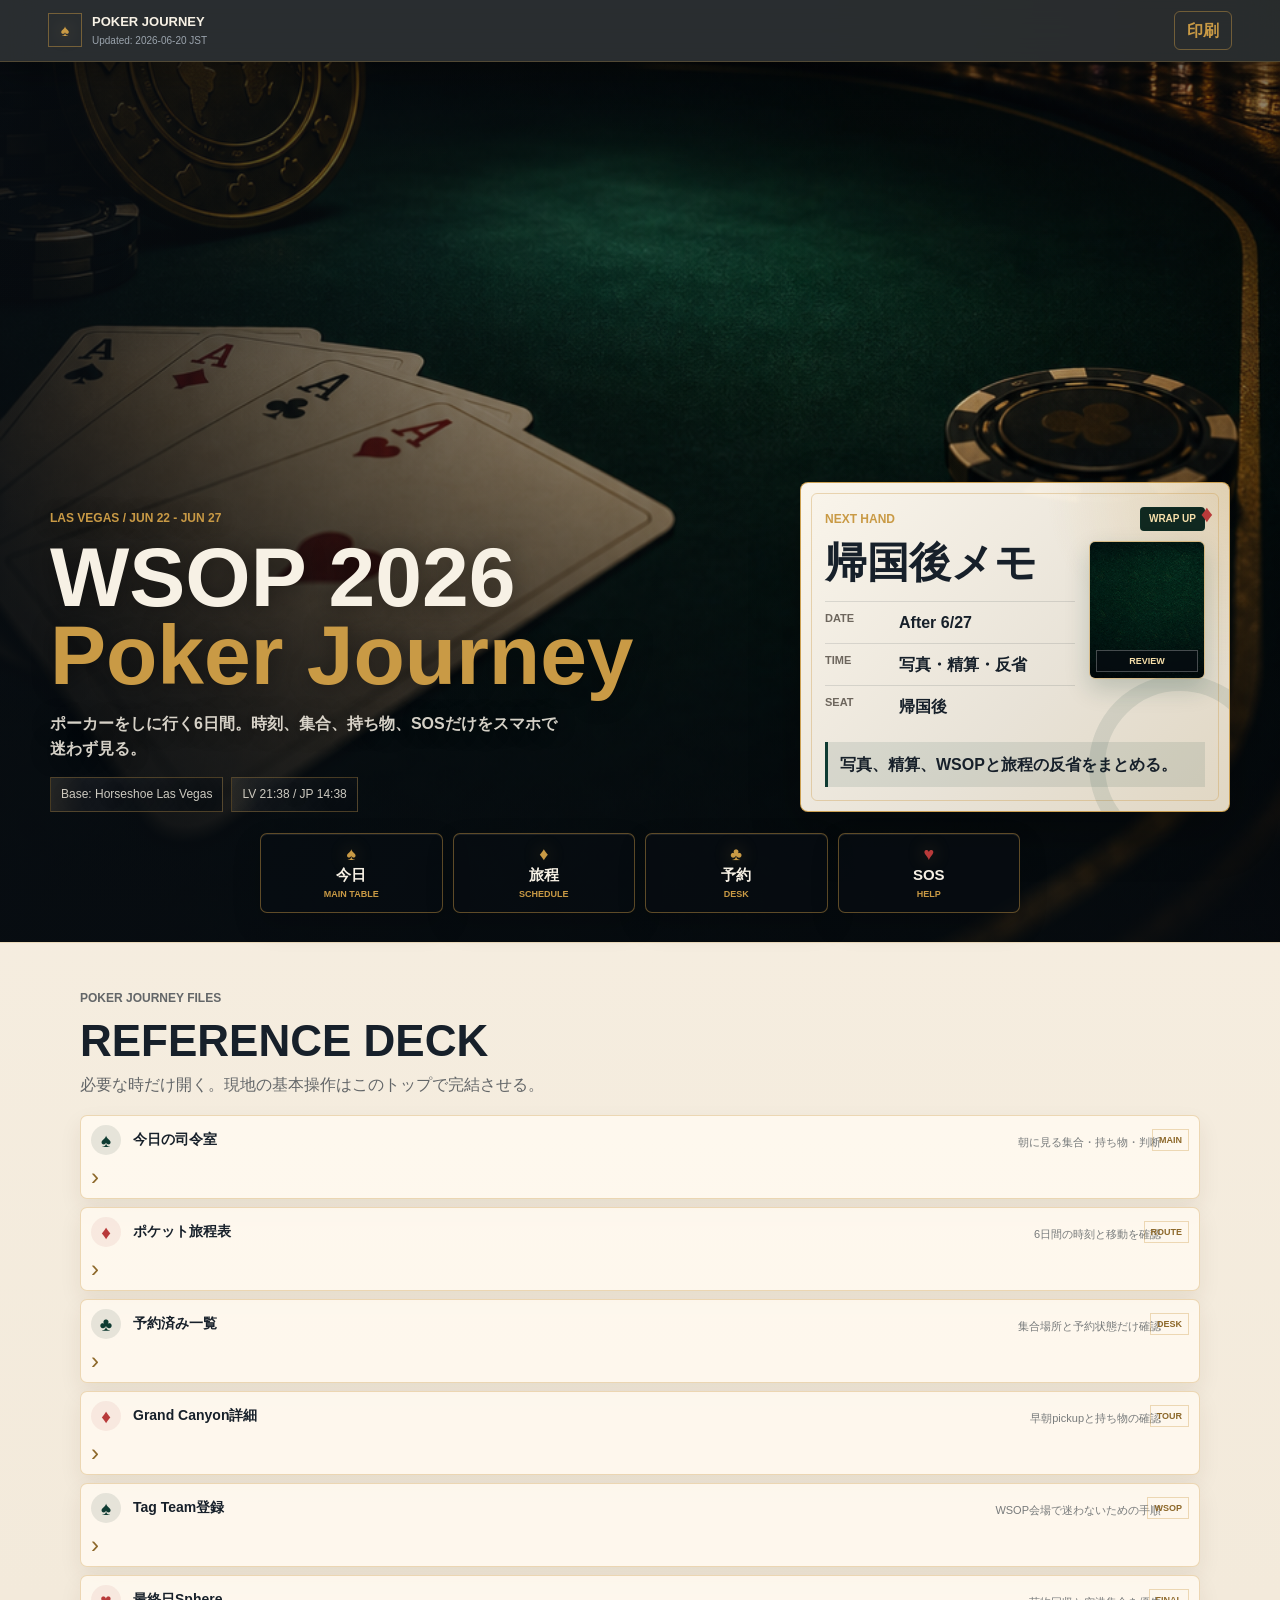
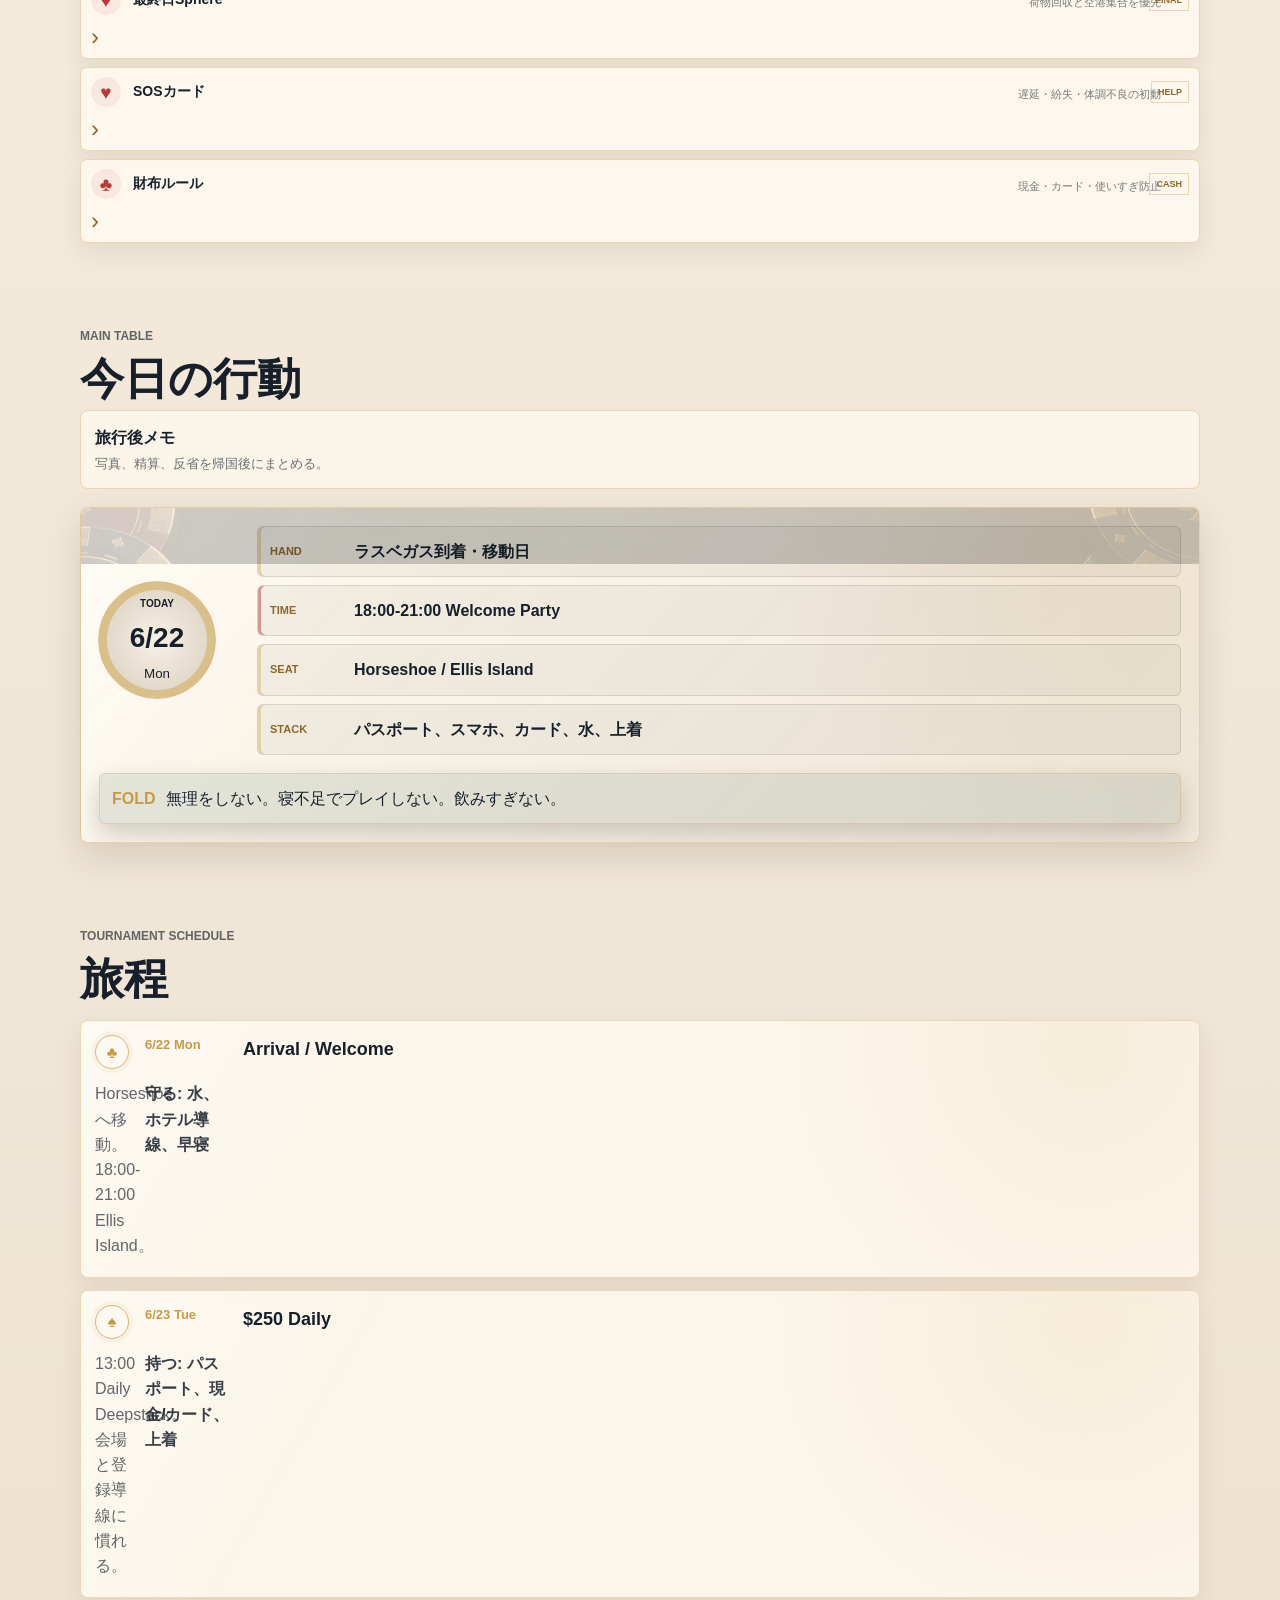
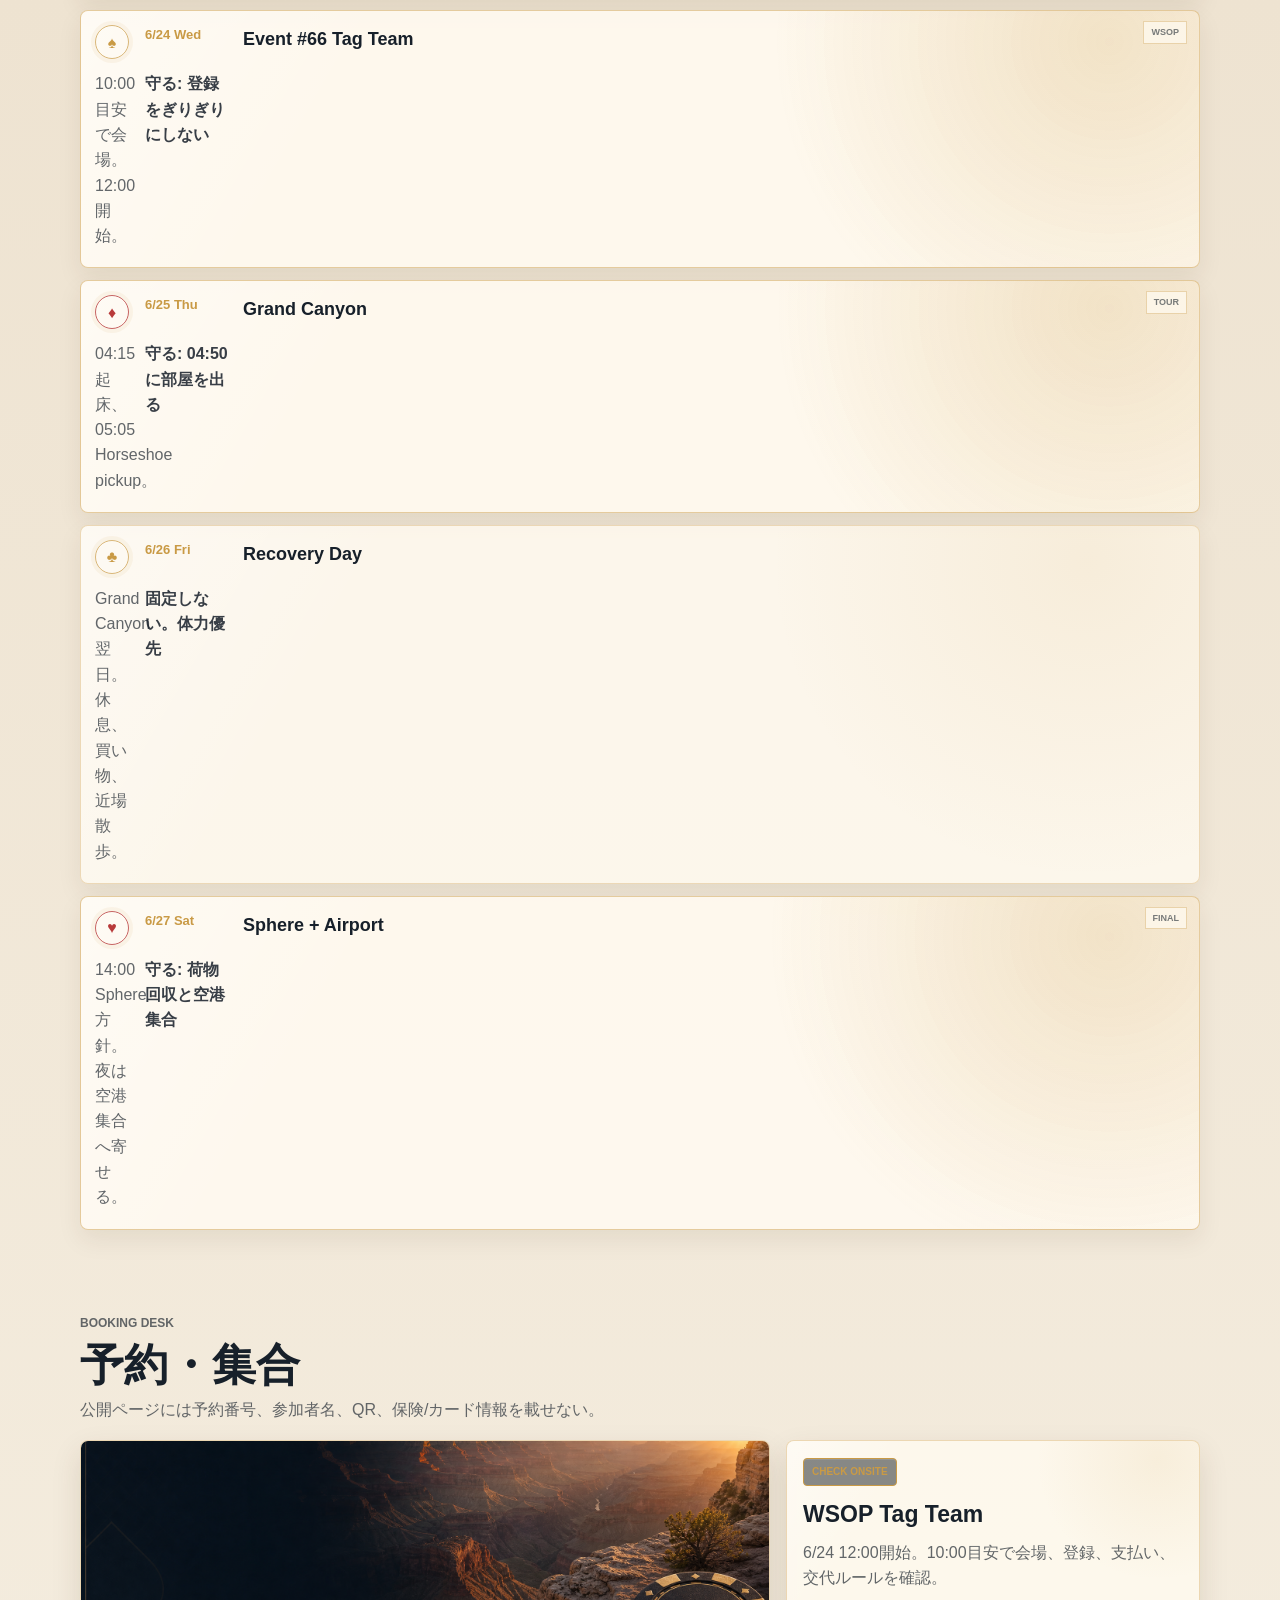
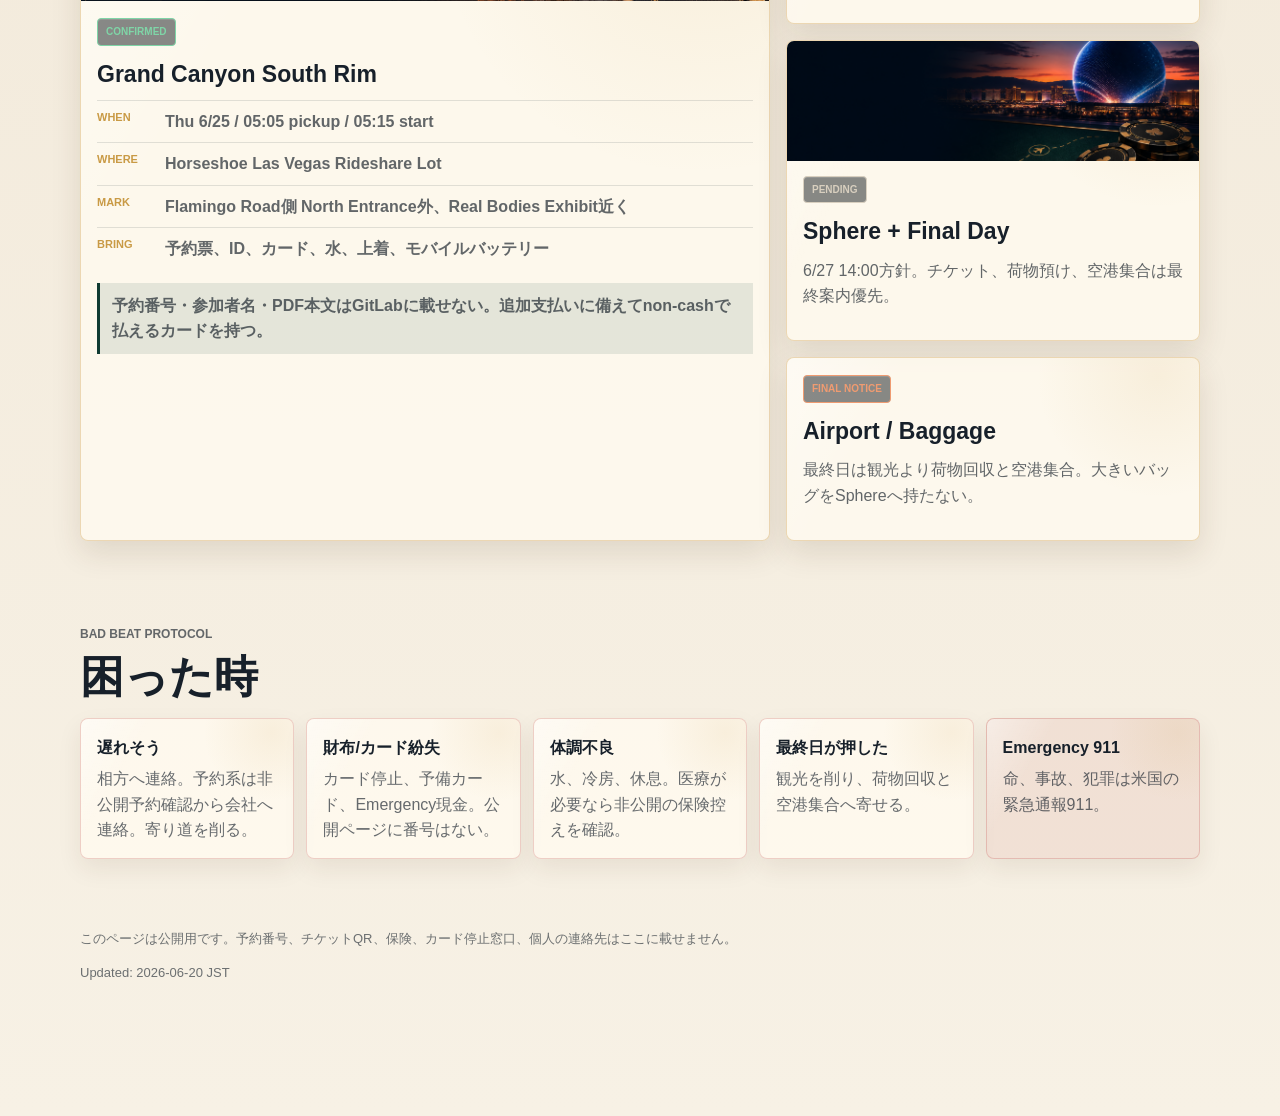
==== public/index.html @ 8a4e8544 "Refine mobile poker journey design" ====
<!doctype html>
<html lang="ja">
  <head>
    <meta charset="utf-8">
    <meta name="viewport" content="width=device-width, initial-scale=1, viewport-fit=cover">
    <title>WSOP 2026 Poker Journey</title>
    <meta name="description" content="WSOP 2026 ラスベガス旅行のスマホ向けポーカー旅しおり">
    <meta name="robots" content="noindex,nofollow">
    <meta name="theme-color" content="#080d12">
    <link rel="manifest" href="manifest.webmanifest">
    <link rel="shortcut icon" href="favicon.ico">
    <link rel="icon" type="image/png" sizes="192x192" href="assets/app-icon-192.png">
    <link rel="apple-touch-icon" href="assets/app-icon-192.png">
    <link rel="stylesheet" href="styles.css">
  </head>
  <body>
    <header class="site-header" aria-label="サイトヘッダー">
      <a class="brand" href="#top" aria-label="Poker Journey top">
        <span class="brand-suit" aria-hidden="true">♠</span>
        <span><b>POKER JOURNEY</b><small>Updated: 2026-06-20 JST</small></span>
      </a>
      <button class="print-button" type="button" data-print>印刷</button>
    </header>

    <main id="top">
      <section class="hero" aria-label="Poker Journey overview">
        <picture>
          <source media="(min-width: 760px)" srcset="assets/generated-poker-journey-hero-desktop.png">
          <img src="assets/generated-poker-journey-cover-mobile.png" alt="ポーカーテーブルとラスベガス夜景の旅しおりビジュアル">
        </picture>
        <div class="hero-shade"></div>
        <div class="hero-grid">
          <div class="hero-copy">
            <p class="kicker">LAS VEGAS / JUN 22 - JUN 27</p>
            <h1>WSOP 2026<br><span>Poker Journey</span></h1>
            <p class="hero-lead">ポーカーをしに行く6日間。時刻、集合、持ち物、SOSだけをスマホで迷わず見る。</p>
            <div class="hero-meta poker-controls" aria-label="旅の基本情報">
              <span>Base: Horseshoe Las Vegas</span>
              <span data-time-summary>LV --:-- / JP --:--</span>
            </div>
          </div>

          <article class="next-card playing-card" aria-label="次の行動" data-next-action>
            <div class="card-corner" aria-hidden="true">♦</div>
            <div class="next-card-top">
              <p class="eyebrow">NEXT HAND</p>
              <span class="next-chip" data-next-tag>ON DECK</span>
            </div>
            <div class="next-card-layout">
              <div class="next-copy">
                <h2 data-next-title>Grand Canyon<br>South Rim</h2>
                <dl>
                  <div><dt>DATE</dt><dd data-next-date>Thu 6/25</dd></div>
                  <div><dt>TIME</dt><dd data-next-time>04:15 Wake / 05:05 Pickup</dd></div>
                  <div><dt>SEAT</dt><dd data-next-seat>Horseshoe Rideshare Lot</dd></div>
                </dl>
              </div>
              <figure class="next-visual">
                <img data-next-visual src="assets/generated-grand-canyon-poker-card.png" alt="">
                <figcaption data-next-visual-label>CONFIRMED</figcaption>
              </figure>
            </div>
            <p class="do-not-break" data-next-rule>04:50に部屋を出る。05:05 pickupを外さない。</p>
          </article>
        </div>

      </section>

      <nav class="hero-actions" aria-label="主要セクション">
        <a href="#today"><span aria-hidden="true">♠</span><b>今日</b><small>MAIN TABLE</small></a>
        <a href="#itinerary"><span aria-hidden="true">♦</span><b>旅程</b><small>SCHEDULE</small></a>
        <a href="#bookings"><span aria-hidden="true">♣</span><b>予約</b><small>DESK</small></a>
        <a class="danger" href="#sos"><span aria-hidden="true">♥</span><b>SOS</b><small>HELP</small></a>
      </nav>

      <section class="section library-section" id="library" aria-labelledby="library-title">
        <div class="section-head compact">
          <p class="eyebrow">POKER JOURNEY FILES</p>
          <h2 id="library-title">REFERENCE DECK</h2>
          <p>必要な時だけ開く。現地の基本操作はこのトップで完結させる。</p>
        </div>
        <div class="library-grid">
          <a href="docs/reader.html?doc=today-command.md"><span aria-hidden="true">♠</span><b>今日の司令室</b><small>朝に見る集合・持ち物・判断</small><em>MAIN</em></a>
          <a href="docs/reader.html?doc=pocket-itinerary.md"><span aria-hidden="true">♦</span><b>ポケット旅程表</b><small>6日間の時刻と移動を確認</small><em>ROUTE</em></a>
          <a href="docs/reader.html?doc=confirmed-bookings.md"><span aria-hidden="true">♣</span><b>予約済み一覧</b><small>集合場所と予約状態だけ確認</small><em>DESK</em></a>
          <a href="docs/reader.html?doc=grand-canyon.md"><span aria-hidden="true">♦</span><b>Grand Canyon詳細</b><small>早朝pickupと持ち物の確認</small><em>TOUR</em></a>
          <a href="docs/reader.html?doc=tag-team-registration.md"><span aria-hidden="true">♠</span><b>Tag Team登録</b><small>WSOP会場で迷わないための手順</small><em>WSOP</em></a>
          <a href="docs/reader.html?doc=final-day-sphere.md"><span aria-hidden="true">♥</span><b>最終日Sphere</b><small>荷物回収と空港集合を優先</small><em>FINAL</em></a>
          <a href="docs/reader.html?doc=sos-quick-card.md"><span aria-hidden="true">♥</span><b>SOSカード</b><small>遅延・紛失・体調不良の初動</small><em>HELP</em></a>
          <a href="docs/reader.html?doc=daily-money-card.md"><span aria-hidden="true">♣</span><b>財布ルール</b><small>現金・カード・使いすぎ防止</small><em>CASH</em></a>
        </div>
      </section>

      <section class="section today-section" id="today" aria-labelledby="today-title">
        <div class="section-head">
          <p class="eyebrow">MAIN TABLE</p>
          <h2 id="today-title">今日の行動</h2>
          <p data-trip-status><b>出発前</b><small>現地日付に合わせて今日のカードを自動で目立たせる。</small></p>
        </div>
        <div class="today-card" data-today-card>
          <div class="chip-date"><span>TODAY</span><b>6/22</b><small>Mon</small></div>
          <div class="today-lines">
            <article><span>HAND</span><b>ラスベガス到着・移動日</b></article>
            <article><span>TIME</span><b>18:00-21:00 Welcome Party</b></article>
            <article><span>SEAT</span><b>Horseshoe / Ellis Island</b></article>
            <article><span>STACK</span><b>パスポート、スマホ、カード、水、上着</b></article>
          </div>
          <div class="fold-note"><b>FOLD</b><span>無理をしない。寝不足でプレイしない。飲みすぎない。</span></div>
        </div>
      </section>

      <section class="section" id="itinerary" aria-labelledby="itinerary-title">
        <div class="section-head compact">
          <p class="eyebrow">TOURNAMENT SCHEDULE</p>
          <h2 id="itinerary-title">旅程</h2>
        </div>
        <div class="timeline" aria-label="6日間の旅程">
          <article data-trip-date="2026-06-22"><div class="dot" aria-hidden="true">♣</div><time>6/22 Mon</time><h3>Arrival / Welcome</h3><p>Horseshoeへ移動。18:00-21:00 Ellis Island。</p><b>守る: 水、ホテル導線、早寝</b></article>
          <article data-trip-date="2026-06-23"><div class="dot" aria-hidden="true">♠</div><time>6/23 Tue</time><h3>$250 Daily</h3><p>13:00 Daily Deepstack。会場と登録導線に慣れる。</p><b>持つ: パスポート、現金/カード、上着</b></article>
          <article data-trip-date="2026-06-24"><div class="dot" aria-hidden="true">♠</div><time>6/24 Wed</time><h3>Event #66 Tag Team</h3><p>10:00目安で会場。12:00開始。</p><b>守る: 登録をぎりぎりにしない</b></article>
          <article data-trip-date="2026-06-25"><div class="dot red" aria-hidden="true">♦</div><time>6/25 Thu</time><h3>Grand Canyon</h3><p>04:15起床、05:05 Horseshoe pickup。</p><b>守る: 04:50に部屋を出る</b></article>
          <article data-trip-date="2026-06-26"><div class="dot" aria-hidden="true">♣</div><time>6/26 Fri</time><h3>Recovery Day</h3><p>Grand Canyon翌日。休息、買い物、近場散歩。</p><b>固定しない。体力優先</b></article>
          <article data-trip-date="2026-06-27"><div class="dot heart" aria-hidden="true">♥</div><time>6/27 Sat</time><h3>Sphere + Airport</h3><p>14:00 Sphere方針。夜は空港集合へ寄せる。</p><b>守る: 荷物回収と空港集合</b></article>
        </div>
      </section>

      <section class="section" id="bookings" aria-labelledby="bookings-title">
        <div class="section-head compact">
          <p class="eyebrow">BOOKING DESK</p>
          <h2 id="bookings-title">予約・集合</h2>
          <p>公開ページには予約番号、参加者名、QR、保険/カード情報を載せない。</p>
        </div>
        <div class="booking-grid">
          <article class="booking-card featured">
            <img src="assets/generated-grand-canyon-poker-card.png" alt="Grand Canyon South Rim sunrise">
            <div class="booking-body">
              <span class="status confirmed">CONFIRMED</span>
              <h3>Grand Canyon South Rim</h3>
              <dl>
                <div><dt>When</dt><dd>Thu 6/25 / 05:05 pickup / 05:15 start</dd></div>
                <div><dt>Where</dt><dd>Horseshoe Las Vegas Rideshare Lot</dd></div>
                <div><dt>Mark</dt><dd>Flamingo Road側 North Entrance外、Real Bodies Exhibit近く</dd></div>
                <div><dt>Bring</dt><dd>予約票、ID、カード、水、上着、モバイルバッテリー</dd></div>
              </dl>
              <p class="private-note">予約番号・参加者名・PDF本文はGitLabに載せない。追加支払いに備えてnon-cashで払えるカードを持つ。</p>
            </div>
          </article>

          <article class="booking-card compact-card">
            <span class="status onsite">CHECK ONSITE</span>
            <h3>WSOP Tag Team</h3>
            <p>6/24 12:00開始。10:00目安で会場、登録、支払い、交代ルールを確認。</p>
          </article>

          <article class="booking-card compact-card image-card">
            <img src="assets/generated-sphere-poker-card.png" alt="Sphere final day visual">
            <span class="status pending">PENDING</span>
            <h3>Sphere + Final Day</h3>
            <p>6/27 14:00方針。チケット、荷物預け、空港集合は最終案内優先。</p>
          </article>

          <article class="booking-card compact-card">
            <span class="status notice">FINAL NOTICE</span>
            <h3>Airport / Baggage</h3>
            <p>最終日は観光より荷物回収と空港集合。大きいバッグをSphereへ持たない。</p>
          </article>
        </div>
      </section>

      <section class="section sos-section" id="sos" aria-labelledby="sos-title">
        <div class="section-head compact">
          <p class="eyebrow red-text">BAD BEAT PROTOCOL</p>
          <h2 id="sos-title">困った時</h2>
        </div>
        <div class="sos-grid">
          <article><span>遅れそう</span><p>相方へ連絡。予約系は非公開予約確認から会社へ連絡。寄り道を削る。</p></article>
          <article><span>財布/カード紛失</span><p>カード停止、予備カード、Emergency現金。公開ページに番号はない。</p></article>
          <article><span>体調不良</span><p>水、冷房、休息。医療が必要なら非公開の保険控えを確認。</p></article>
          <article><span>最終日が押した</span><p>観光を削り、荷物回収と空港集合へ寄せる。</p></article>
          <article class="emergency"><span>Emergency 911</span><p>命、事故、犯罪は米国の緊急通報911。</p></article>
        </div>
      </section>
    </main>

    <nav class="mobile-dock" aria-label="スマホ下部ナビ">
      <a href="#today"><span aria-hidden="true">♠</span><b>今日</b><small>MAIN</small></a>
      <a href="#itinerary"><span aria-hidden="true">♦</span><b>旅程</b><small>ROUTE</small></a>
      <a href="#bookings"><span aria-hidden="true">♣</span><b>予約</b><small>DESK</small></a>
      <a class="danger" href="#sos"><span aria-hidden="true">♥</span><b>SOS</b><small>HELP</small></a>
    </nav>

    <footer class="site-footer">
      <p>このページは公開用です。予約番号、チケットQR、保険、カード停止窓口、個人の連絡先はここに載せません。</p>
      <p>Updated: 2026-06-20 JST</p>
    </footer>

    <script src="app.js"></script>
  </body>
</html>
---- public/styles.css ----
:root {
  --club: #080d12;
  --night: #101827;
  --felt: #0f3b32;
  --felt-soft: #16483f;
  --ivory: #f7f1e5;
  --paper: #efe7d8;
  --gold: #c99a45;
  --red: #b83a3a;
  --ink: #17202a;
  --muted: #9aa3ad;
  --line: rgba(216, 207, 191, 0.28);
  --shadow: 0 18px 50px rgba(0, 0, 0, 0.32);
}
* { box-sizing: border-box; }
html { scroll-behavior: smooth; overflow-x: clip; }
body {
  margin: 0;
  color: var(--ink);
  background:
    radial-gradient(circle at 100% 0%, rgba(201, 154, 69, 0.14), transparent 28rem),
    linear-gradient(180deg, #f8f1e5, #eee3d1 54%, #f7f1e5),
    var(--ivory);
  font-family: Inter, "Helvetica Neue", Arial, "Hiragino Kaku Gothic ProN", Meiryo, sans-serif;
  line-height: 1.58;
  letter-spacing: 0;
  padding-bottom: 78px;
}
a { color: inherit; }
button { font: inherit; }
h1,h2,h3,p { margin-top: 0; }
.site-header {
  position: sticky;
  top: 0;
  z-index: 50;
  display: flex;
  align-items: center;
  justify-content: space-between;
  gap: 16px;
  min-height: 62px;
  padding: 10px clamp(16px, 4vw, 48px);
  background: rgba(8, 13, 18, 0.86);
  color: var(--ivory);
  border-bottom: 1px solid rgba(201, 154, 69, 0.26);
  backdrop-filter: blur(18px);
}
.brand { display: inline-flex; align-items: center; gap: 10px; text-decoration: none; min-width: 0; }
.brand-suit { display: grid; place-items: center; width: 34px; height: 34px; border: 1px solid rgba(201,154,69,.48); color: var(--gold); }
.brand b { display: block; font-size: 13px; }
.brand small { display: block; color: var(--muted); font-size: 10px; }
.print-button { min-height: 36px; padding: 6px 12px; border: 1px solid rgba(201,154,69,.45); color: var(--gold); background: transparent; border-radius: 6px; font-weight: 780; }
.hero { position: relative; width: 100%; max-width: 100vw; min-height: min(880px, calc(100svh - 20px)); overflow: hidden; border-bottom: 1px solid rgba(201,154,69,.24); }
.hero > picture, .hero > picture > img { position: absolute; inset: 0; width: 100%; height: 100%; }
.hero > picture > img { object-fit: cover; object-position: center bottom; }
.hero-shade { position: absolute; inset: 0; background: linear-gradient(180deg, rgba(8,13,18,.34), rgba(8,13,18,.03) 34%, rgba(8,13,18,.7) 100%), linear-gradient(90deg, rgba(8,13,18,.78), rgba(8,13,18,.1) 62%, rgba(8,13,18,.18)); }
.hero-grid { position: relative; z-index: 1; display: grid; gap: 24px; min-width: 0; width: min(1180px, calc(100% - 32px)); margin: 0 auto; padding: clamp(34px, 7vw, 72px) 0 118px; min-height: inherit; align-content: end; }
.hero-copy { max-width: 620px; color: var(--ivory); text-shadow: 0 1px 22px rgba(0,0,0,.42); }
.kicker,.eyebrow { margin: 0 0 10px; color: var(--gold); font-weight: 850; font-size: 12px; text-transform: uppercase; }
h1 { margin-bottom: 16px; font-size: clamp(42px, 10vw, 84px); line-height: .93; }
h1 span { color: var(--gold); }
.hero-lead { max-width: 520px; color: rgba(247,241,229,.86); font-weight: 780; }
.hero-meta { display: flex; flex-wrap: wrap; gap: 8px; }
.hero-meta span { padding: 7px 10px; border: 1px solid rgba(247,241,229,.16); background: rgba(8,13,18,.42); font-size: 12px; color: rgba(247,241,229,.82); }
.playing-card { position: relative; color: var(--ink); background: linear-gradient(135deg, #fffaf0, var(--ivory)); border: 1px solid rgba(201,154,69,.9); box-shadow: var(--shadow); border-radius: 8px; }
.next-card { width: 100%; max-width: 460px; min-width: 0; padding: 24px; align-self: end; justify-self: end; }
.card-corner { position: absolute; right: 16px; top: 12px; color: var(--red); font-size: 24px; }
.next-card h2 { margin-bottom: 16px; font-size: clamp(28px, 7vw, 42px); line-height: 1.04; }
dl { margin: 0; }
.next-card dl div, .booking-card dl div { display: grid; grid-template-columns: 64px 1fr; gap: 10px; padding: 8px 0; border-top: 1px solid rgba(23,32,42,.12); }
dt { color: #6d665d; font-size: 11px; font-weight: 850; text-transform: uppercase; }
dd { margin: 0; font-weight: 850; }
.do-not-break, .private-note { margin: 14px 0 0; padding: 10px 12px; background: rgba(15,59,50,.1); border-left: 3px solid var(--felt); font-weight: 850; overflow-wrap: anywhere; }
.hero-actions { position: relative; z-index: 2; display: grid; grid-template-columns: repeat(4, minmax(0, 1fr)); gap: 10px; width: min(760px, calc(100% - 32px)); margin: -92px auto 34px; }
.hero-actions a, .mobile-dock a { text-decoration: none; text-align: center; border: 1px solid rgba(201,154,69,.45); background: rgba(8,13,18,.74); color: var(--ivory); border-radius: 7px; padding: 11px 6px; }
.hero-actions span, .mobile-dock span { display: block; color: var(--gold); font-size: 18px; line-height: 1; }
.hero-actions b, .mobile-dock b { display: block; font-size: 15px; }
.hero-actions small, .mobile-dock small { display: block; color: var(--gold); font-size: 9px; font-weight: 850; }
.hero-actions .danger span, .mobile-dock .danger span { color: var(--red); }
.section { width: min(1120px, calc(100% - 32px)); max-width: 100vw; margin: 0 auto; padding: 42px 0; color: var(--ink); scroll-margin-top: 76px; }
.section-head { margin-bottom: 18px; }
.section-head h2 { margin-bottom: 8px; font-size: clamp(28px, 6vw, 44px); line-height: 1.05; }
.section-head p { color: rgba(23,32,42,.66); }
.section-head p[data-trip-status] { display: grid; gap: 2px; padding: 14px; border: 1px solid rgba(201,154,69,.34); background: rgba(255,250,240,.72); border-radius: 8px; }
.section-head p[data-trip-status] b { color: var(--ink); }
.section-head p[data-trip-status] small { color: rgba(23,32,42,.62); }
.today-card { display: grid; gap: 18px; padding: 18px; border: 1px solid rgba(201,154,69,.42); background: linear-gradient(135deg, rgba(255,250,240,.98), rgba(239,231,216,.94)); color: var(--ink); border-radius: 8px; box-shadow: 0 14px 34px rgba(62,43,18,.14); }
.chip-date { display: grid; place-items: center; justify-self: start; width: 116px; aspect-ratio: 1; border: 8px solid #d9c08a; outline: 1px solid rgba(201,154,69,.6); border-radius: 999px; background: radial-gradient(circle, var(--ivory), #d8cfbf); color: var(--ink); }
.chip-date span { font-size: 10px; font-weight: 850; }
.chip-date b { font-size: 28px; line-height: 1; }
.today-lines { display: grid; gap: 8px; }
.today-lines article { display: grid; grid-template-columns: 72px 1fr; gap: 12px; align-items: center; padding: 12px; border: 1px solid rgba(23,32,42,.12); background: rgba(8,13,18,.04); border-radius: 6px; }
.today-lines span { color: #8d682a; font-size: 11px; font-weight: 850; }
.fold-note { display: flex; gap: 10px; padding: 12px; border: 1px solid rgba(201,154,69,.28); background: rgba(15,59,50,.1); border-radius: 6px; }
.fold-note b { color: var(--gold); }
.timeline { display: grid; gap: 12px; position: relative; }
.timeline article { display: grid; grid-template-columns: 38px 86px 1fr; gap: 12px; align-items: start; padding: 14px; border: 1px solid rgba(201,154,69,.32); background: rgba(255,250,240,.8); border-radius: 8px; box-shadow: 0 10px 24px rgba(62,43,18,.08); }
.timeline .dot { display: grid; place-items: center; width: 34px; height: 34px; border: 1px solid rgba(201,154,69,.7); color: var(--gold); border-radius: 999px; }
.timeline .red, .timeline .heart { color: var(--red); border-color: rgba(184,58,58,.78); }
.timeline time { color: var(--gold); font-weight: 850; font-size: 13px; }
.timeline h3 { margin: 0 0 4px; font-size: 18px; }
.timeline p { margin-bottom: 5px; color: rgba(23,32,42,.68); }
.timeline b { color: rgba(23,32,42,.86); }
.is-trip-today { outline: 2px solid var(--gold); }
.booking-grid { display: grid; gap: 16px; }
.booking-card { overflow: hidden; border: 1px solid rgba(201,154,69,.34); background: rgba(255,250,240,.82); color: var(--ink); border-radius: 8px; box-shadow: 0 12px 30px rgba(62,43,18,.12); }
.booking-card img { width: 100%; height: 160px; object-fit: cover; display: block; }
.booking-body, .compact-card { padding: 16px; }
.status { display: inline-flex; margin-bottom: 10px; padding: 5px 8px; border: 1px solid currentColor; border-radius: 4px; font-size: 10px; font-weight: 850; color: var(--gold); background: rgba(8,13,18,.48); }
.status.confirmed { color: #7fd5a7; }
.status.onsite { color: var(--gold); }
.status.pending { color: #d8cfbf; }
.status.notice { color: #ef9b71; }
.booking-card h3 { margin-bottom: 8px; font-size: 23px; }
.booking-card p, .booking-card dd { color: rgba(23,32,42,.68); }
.featured .booking-body { color: var(--ink); }
.featured dl div { grid-template-columns: 58px 1fr; border-color: rgba(23,32,42,.12); }
.featured dt { color: var(--gold); }
.image-card { position: relative; }
.image-card img { height: 120px; margin: -16px -16px 14px; width: calc(100% + 32px); }
.sos-grid { display: grid; gap: 12px; }
.sos-grid article { padding: 16px; border: 1px solid rgba(184,58,58,.22); background: rgba(255,250,240,.82); border-radius: 8px; box-shadow: 0 10px 24px rgba(62,43,18,.08); }
.sos-grid span { color: var(--ink); font-weight: 850; }
.sos-grid p { margin: 6px 0 0; color: rgba(23,32,42,.66); }
.sos-grid .emergency { background: rgba(184,58,58,.08); }
.red-text { color: var(--red); }
.library-grid { display: grid; gap: 8px; }
.library-grid a { position: relative; display: grid; grid-template-columns: 32px minmax(0, 1fr) auto 18px; gap: 10px; align-items: center; min-height: 58px; padding: 9px 10px; border: 1px solid rgba(201,154,69,.34); background: rgba(255,250,240,.86); color: var(--ink); border-radius: 7px; text-decoration: none; box-shadow: 0 9px 22px rgba(62,43,18,.08); }
.library-grid a::after { content: "›"; color: #8d682a; font-size: 24px; line-height: 1; }
.library-grid a span { display: grid; place-items: center; width: 30px; height: 30px; border-radius: 50%; background: rgba(15,59,50,.1); color: var(--felt); font-size: 19px; line-height: 1; }
.library-grid a:nth-child(2n) span,
.library-grid a:nth-child(4n) span,
.library-grid a:nth-child(6n) span,
.library-grid a:nth-child(7n) span { color: var(--red); background: rgba(184,58,58,.08); }
.library-grid b { min-width: 0; font-size: 14px; line-height: 1.12; overflow-wrap: anywhere; }
.library-grid small { display: block; min-width: 0; margin-top: 3px; color: rgba(23,32,42,.58); font-size: 11px; line-height: 1.3; overflow-wrap: anywhere; }
.library-grid em { justify-self: end; padding: 3px 6px; border: 1px solid rgba(201,154,69,.34); color: #8d682a; font-size: 9px; font-style: normal; font-weight: 850; white-space: nowrap; }
.site-footer { width: min(1120px, calc(100% - 32px)); margin: 0 auto; padding: 28px 0 120px; color: rgba(23,32,42,.62); font-size: 13px; }
.mobile-dock { position: fixed; left: 0; right: 0; bottom: 0; z-index: 60; display: grid; grid-template-columns: repeat(4,minmax(0,1fr)); gap: 0; max-width: 100vw; overflow: hidden; padding: 5px 10px calc(5px + env(safe-area-inset-bottom)); background: rgba(8,13,18,.94); border-top: 1px solid rgba(201,154,69,.3); backdrop-filter: blur(18px); }
.mobile-dock a { border-radius: 0; border-width: 0 0 3px; border-color: transparent; background: transparent; }
.mobile-dock a.is-active { border-bottom-color: var(--gold); }
.mobile-dock a.danger.is-active { border-bottom-color: var(--red); }
@media (min-width: 760px) {
  body { padding-bottom: 0; }
  .hero-grid { grid-template-columns: 1fr 430px; align-items: end; padding-bottom: 130px; }
  .hero-actions { margin-top: -110px; }
  .today-card { grid-template-columns: 140px 1fr; align-items: center; }
  .fold-note { grid-column: 1 / -1; }
  .booking-grid { grid-template-columns: 1.25fr .75fr; }
  .featured { grid-row: span 3; }
  .sos-grid { grid-template-columns: repeat(5, minmax(0, 1fr)); }
  .mobile-dock { display: none; }
}
@media (max-width: 520px) {
  .site-header { min-height: 58px; padding-inline: 12px; }
  .print-button { display: none; }
  .hero { min-height: 724px; }
  .hero-grid { width: calc(100vw - 24px); max-width: 420px; padding-top: 24px; padding-bottom: 92px; }
  h1 { font-size: 40px; }
  .hero-lead { font-size: 13px; }
  .next-card { width: 100%; max-width: calc(100vw - 24px); justify-self: stretch; padding: 15px; }
  .next-card h2 { font-size: 27px; overflow-wrap: anywhere; }
  .hero-actions { display: none; }
  .section { width: calc(100vw - 24px); max-width: 420px; padding: 34px 0; }
  .today-lines article { grid-template-columns: 58px 1fr; }
  .timeline article { grid-template-columns: 30px 68px 1fr; gap: 9px; padding: 12px 10px; }
  .timeline .dot { width: 28px; height: 28px; }
  .timeline h3 { font-size: 16px; }
  .timeline p, .timeline b { font-size: 13px; }
  .library-grid { grid-template-columns: 1fr; }
}
@media print {
  body { background: #fff; color: #111; padding: 0; }
  .site-header,.hero picture,.hero-shade,.hero-actions,.mobile-dock,.library-section,.print-button { display: none !important; }
  .hero { min-height: 0; border: 0; }
  .hero-grid,.section,.site-footer { width: 100%; padding: 0 0 16px; margin: 0; }
  .hero-copy,.next-card,.today-card,.timeline article,.booking-card,.sos-grid article { box-shadow: none; background: #fff; color: #111; border-color: #bbb; }
  .next-card { width: 100%; }
}

@media (max-width: 520px) {
  .mobile-dock span { font-size: 15px; }
  .mobile-dock b { font-size: 14px; }
  .mobile-dock small { display: none; }
  .mobile-dock a { padding: 7px 4px; }
  .timeline article { grid-template-columns: 30px 1fr; }
  .timeline time { grid-column: 2; }
  .timeline h3, .timeline p, .timeline b { grid-column: 2; }
}

@media (max-width: 520px) {
  html, body, main { max-width: 100vw; overflow-x: clip; }
  .hero-copy, .next-card, .today-card, .booking-card, .timeline article { min-width: 0; }
  .next-card dd, .today-lines b, .timeline h3, .timeline p, .timeline b { overflow-wrap: anywhere; }
}


/* Poker Journey polish pass */
.site-header {
  box-shadow: 0 10px 34px rgba(0, 0, 0, 0.34);
}
.brand-suit,
.hero-actions a span,
.mobile-dock a span {
  text-shadow: 0 0 18px rgba(201, 154, 69, 0.42);
}
.poker-controls span {
  position: relative;
  overflow: hidden;
  border-color: rgba(201, 154, 69, 0.32);
  background:
    linear-gradient(135deg, rgba(255,255,255,.08), rgba(255,255,255,0)),
    rgba(8, 13, 18, 0.58);
}
.poker-controls span::before {
  content: "";
  position: absolute;
  inset: 0;
  background: linear-gradient(90deg, transparent, rgba(201,154,69,.16), transparent);
  transform: translateX(-80%);
}
.next-card {
  isolation: isolate;
  overflow: hidden;
  background:
    radial-gradient(circle at 100% 0%, rgba(201,154,69,.26), transparent 34%),
    linear-gradient(135deg, rgba(255,250,240,.98), rgba(247,241,229,.94) 58%, rgba(229,219,199,.98));
}
.next-card::before {
  content: "";
  position: absolute;
  inset: 10px;
  z-index: -1;
  border: 1px solid rgba(201,154,69,.36);
  border-radius: 6px;
  pointer-events: none;
}
.next-card::after {
  content: "";
  position: absolute;
  right: -42px;
  bottom: -46px;
  width: 150px;
  height: 150px;
  border: 16px solid rgba(15,59,50,.1);
  border-radius: 50%;
  pointer-events: none;
}
.next-card-top {
  display: flex;
  align-items: center;
  justify-content: space-between;
  gap: 12px;
  margin-bottom: 10px;
}
.next-card-top .eyebrow {
  margin: 0;
}
.next-chip {
  display: inline-flex;
  min-height: 24px;
  align-items: center;
  padding: 3px 8px;
  border: 1px solid rgba(15,59,50,.26);
  border-radius: 4px;
  background: #102820;
  color: #f6dfaa;
  font-size: 10px;
  font-weight: 850;
  letter-spacing: 0;
}
.next-card-layout {
  display: grid;
  grid-template-columns: minmax(0, 1fr) 116px;
  gap: 14px;
  align-items: start;
}
.next-copy {
  min-width: 0;
}
.next-visual {
  position: relative;
  margin: 0;
  min-width: 0;
}
.next-visual img {
  display: block;
  width: 100%;
  height: 138px;
  object-fit: cover;
  border: 1px solid rgba(201,154,69,.52);
  border-radius: 6px;
  box-shadow: 0 10px 24px rgba(15, 59, 50, .2);
}
.next-visual figcaption {
  position: absolute;
  left: 7px;
  right: 7px;
  bottom: 7px;
  padding: 3px 6px;
  border: 1px solid rgba(255,255,255,.26);
  background: rgba(8,13,18,.74);
  color: #f6dfaa;
  font-size: 9px;
  font-weight: 850;
  text-align: center;
  backdrop-filter: blur(8px);
}
.today-card,
.booking-card,
.timeline article,
.sos-grid article {
  position: relative;
  overflow: hidden;
}
.today-card::before,
.booking-card::before,
.timeline article::before,
.sos-grid article::before {
  content: "";
  position: absolute;
  inset: 0;
  pointer-events: none;
  background:
    linear-gradient(120deg, rgba(255,255,255,.42), transparent 24%),
    radial-gradient(circle at 90% 10%, rgba(201,154,69,.1), transparent 30%);
}
.today-card::after {
  content: "";
  position: absolute;
  left: 0;
  right: 0;
  top: 0;
  height: 56px;
  background: url("assets/generated-chip-tray-accent.png") center / cover no-repeat;
  opacity: .2;
  pointer-events: none;
}
.today-card > *,
.booking-card > *,
.timeline article > *,
.sos-grid article > * {
  position: relative;
}
.today-lines article {
  box-shadow: inset 3px 0 0 rgba(201,154,69,.34);
}
.today-lines article:nth-child(2) {
  box-shadow: inset 3px 0 0 rgba(184,58,58,.48);
}
.fold-note {
  box-shadow: inset 0 1px 0 rgba(255,255,255,.1), 0 10px 26px rgba(0,0,0,.18);
}
.hero-actions a {
  position: relative;
  overflow: hidden;
  min-height: 76px;
  box-shadow: inset 0 1px 0 rgba(255,255,255,.08), 0 12px 28px rgba(0,0,0,.18);
}
.hero-actions a::before,
.mobile-dock a::before {
  content: "";
  position: absolute;
  inset: 0;
  background: radial-gradient(circle at 50% 0%, rgba(201,154,69,.18), transparent 54%);
  opacity: 0;
  transition: opacity 160ms ease;
}
.hero-actions a:hover::before,
.mobile-dock a.is-active::before {
  opacity: 1;
}
.mobile-dock {
  background:
    linear-gradient(180deg, rgba(8,13,18,.74), rgba(8,13,18,.96)),
    url("assets/generated-chip-tray-accent.png") center / cover no-repeat;
  box-shadow: 0 -18px 42px rgba(0,0,0,.45);
}
.mobile-dock a {
  position: relative;
  border-left: 1px solid rgba(247,241,229,.08);
  border-bottom-width: 2px;
  border-radius: 6px 6px 0 0;
}
.mobile-dock a:first-child {
  border-left: 0;
}
.mobile-dock a.is-active {
  background: rgba(201,154,69,.09);
  box-shadow: inset 0 1px 0 rgba(255,255,255,.12);
}
.timeline .dot {
  box-shadow: 0 0 0 4px rgba(201,154,69,.08), inset 0 1px 0 rgba(255,255,255,.16);
}
.timeline article[data-trip-date="2026-06-24"],
.timeline article[data-trip-date="2026-06-25"],
.timeline article[data-trip-date="2026-06-27"] {
  border-color: rgba(201,154,69,.48);
  background:
    radial-gradient(circle at 92% 12%, rgba(201,154,69,.14), transparent 32%),
    rgba(255,250,240,.9);
}
.timeline article[data-trip-date="2026-06-24"]::after,
.timeline article[data-trip-date="2026-06-25"]::after,
.timeline article[data-trip-date="2026-06-27"]::after {
  position: absolute;
  right: 12px;
  top: 10px;
  padding: 3px 7px;
  border: 1px solid rgba(201,154,69,.38);
  background: rgba(255,250,240,.76);
  color: rgba(23,32,42,.58);
  font-size: 9px;
  font-weight: 850;
}
.timeline article[data-trip-date="2026-06-24"]::after { content: "WSOP"; }
.timeline article[data-trip-date="2026-06-25"]::after { content: "TOUR"; }
.timeline article[data-trip-date="2026-06-27"]::after { content: "FINAL"; }
.status {
  box-shadow: inset 0 1px 0 rgba(255,255,255,.12);
}
@media (max-width: 520px) {
  body {
    padding-bottom: 62px;
  }
  .site-header {
    min-height: 50px;
    padding-block: 7px;
    background: rgba(8,13,18,.78);
  }
  .brand-suit {
    width: 30px;
    height: 30px;
  }
  .brand b {
    font-size: 12px;
  }
  .brand small {
    font-size: 9px;
  }
  .hero {
    min-height: 552px;
  }
  .hero > picture > img {
    object-position: 62% bottom;
    filter: saturate(1.12) contrast(1.06) brightness(1.06);
  }
  .hero-shade {
    background:
      linear-gradient(180deg, rgba(8,13,18,.16), rgba(8,13,18,.02) 38%, rgba(8,13,18,.56) 100%),
      linear-gradient(90deg, rgba(8,13,18,.58), rgba(8,13,18,.04) 74%);
  }
  .hero-grid {
    gap: 12px;
    padding-top: 14px;
    padding-bottom: 36px;
    align-content: end;
  }
  .hero-copy {
    padding-top: 0;
  }
  .kicker {
    margin-bottom: 8px;
  }
  h1 {
    margin-bottom: 10px;
    font-size: 31px;
  }
  .hero-lead {
    max-width: 350px;
    margin-bottom: 10px;
    font-size: 12.5px;
    line-height: 1.5;
    text-shadow: 0 1px 16px rgba(0,0,0,.36);
  }
  .hero-meta span {
    padding: 6px 8px;
    font-size: 11px;
  }
  .next-card {
    width: 100%;
    max-width: 100%;
    justify-self: stretch;
    padding: 10px 12px;
    color: var(--ivory);
    border-color: rgba(201,154,69,.4);
    border-inline: 0;
    background:
      linear-gradient(135deg, rgba(8,13,18,.62), rgba(8,13,18,.38)),
      rgba(15,59,50,.24);
    box-shadow: 0 16px 38px rgba(0,0,0,.28);
    backdrop-filter: blur(10px);
  }
  .next-card::before,
  .next-card::after,
  .card-corner {
    display: none;
  }
  .next-card-top {
    position: static;
    margin-bottom: 6px;
    min-width: 0;
  }
  .next-card-top .eyebrow {
    color: #f6dfaa;
    text-shadow: 0 1px 12px rgba(0,0,0,.5);
  }
  .next-chip {
    flex: 0 1 auto;
    max-width: 112px;
    min-width: 0;
    border-color: rgba(201,154,69,.44);
    background: rgba(8,13,18,.72);
    color: #f6dfaa;
    font-size: 9px;
    overflow: hidden;
    text-overflow: ellipsis;
    white-space: nowrap;
  }
  .next-card-layout {
    display: block;
  }
  .next-copy {
    padding: 0;
  }
  .next-card h2 {
    margin-bottom: 7px;
    color: var(--ivory);
    font-size: 20px;
    text-shadow: 0 1px 14px rgba(0,0,0,.35);
    overflow-wrap: anywhere;
  }
  .next-card dl {
    display: grid;
    grid-template-columns: minmax(82px, .72fr) minmax(0, 1.28fr);
    gap: 6px;
  }
  .next-card dl div {
    display: block;
    min-width: 0;
    overflow: hidden;
    padding: 5px 7px;
    border: 1px solid rgba(201,154,69,.2);
    border-radius: 6px;
    background: rgba(247,241,229,.06);
  }
  .next-card dl div:nth-child(3) {
    grid-column: 1 / -1;
  }
  .next-card dt {
    margin-bottom: 2px;
    color: rgba(246,223,170,.82);
    font-size: 9px;
  }
  .next-card dd {
    color: var(--ivory);
    font-size: 12.5px;
    line-height: 1.3;
    overflow-wrap: anywhere;
  }
  .next-visual {
    display: none;
  }
  .do-not-break {
    margin: 7px 0 0;
    padding: 7px 10px;
    border-left-color: var(--gold);
    background: rgba(15,59,50,.62);
    color: var(--ivory);
    font-size: 12.5px;
    line-height: 1.45;
  }
  .today-card {
    grid-template-columns: 86px minmax(0, 1fr);
    gap: 10px;
    align-items: start;
    padding: 12px;
    border-color: rgba(201,154,69,.56);
    background:
      linear-gradient(135deg, rgba(255,250,240,.96), rgba(239,231,216,.94)),
      var(--ivory);
    color: var(--ink);
    box-shadow: 0 14px 34px rgba(0,0,0,.22);
  }
  .section {
    width: calc(100svw - 24px);
    padding: 28px 0;
  }
  .section-head {
    margin-bottom: 14px;
  }
  .section-head h2 {
    font-size: 30px;
  }
  .section-head p[data-trip-status] {
    padding: 11px 12px;
  }
  .chip-date {
    width: 82px;
    border-width: 6px;
  }
  .chip-date b {
    font-size: 22px;
  }
  .today-lines {
    gap: 6px;
  }
  .today-lines article {
    grid-template-columns: 44px minmax(0, 1fr);
    gap: 8px;
    padding: 7px 8px;
    border-color: rgba(23,32,42,.12);
    background: rgba(8,13,18,.04);
  }
  .today-lines span {
    color: #8d682a;
    font-size: 9px;
  }
  .today-lines b {
    color: var(--ink);
    font-size: 12px;
    line-height: 1.35;
  }
  .fold-note {
    grid-column: 1 / -1;
    padding: 9px 10px;
    background: rgba(15,59,50,.1);
    color: var(--ink);
    font-size: 12px;
  }
  .mobile-dock {
    padding: 4px 10px calc(4px + env(safe-area-inset-bottom));
    background: rgba(8,13,18,.96);
  }
  .mobile-dock a {
    min-height: 50px;
    padding: 5px 2px 4px;
  }
  .mobile-dock span { font-size: 15px; }
  .mobile-dock b { font-size: 12px; line-height: 1.08; }
  .mobile-dock small { display: none; }
  .timeline article {
    grid-template-columns: 30px minmax(0, 1fr);
    gap: 8px;
  }
  .timeline time,
  .timeline h3,
  .timeline p,
  .timeline b {
    grid-column: 2;
  }
  .timeline h3 {
    overflow-wrap: anywhere;
  }
  .booking-card img {
    height: 128px;
  }
  .library-section {
    padding-bottom: 92px;
  }
  .library-grid a {
    grid-template-columns: 32px minmax(0, 1fr) auto 18px;
    min-height: 60px;
    padding: 9px 10px;
  }
  .library-grid em {
    max-width: 52px;
    overflow: hidden;
    text-overflow: ellipsis;
  }
}

@media (max-width: 520px) {
  body {
    background:
      radial-gradient(circle at 100% -8%, rgba(201, 154, 69, 0.18), transparent 18rem),
      linear-gradient(180deg, #f8f1e5 0%, #efe5d4 42%, #fbf6eb 100%),
      var(--ivory);
  }

  .hero {
    min-height: 340px;
    border-bottom: 0;
  }

  .hero::after {
    content: "";
    position: absolute;
    left: -12%;
    right: -12%;
    bottom: -46px;
    height: 80px;
    border-top: 1px solid rgba(201,154,69,.74);
    border-radius: 50% 50% 0 0 / 100% 100% 0 0;
    background: #f8f1e5;
    box-shadow: 0 -8px 22px rgba(201,154,69,.18);
  }

  .hero > picture > img {
    object-position: 58% center;
    filter: saturate(1.08) contrast(1.08) brightness(.94);
  }

  .hero-shade {
    background:
      radial-gradient(circle at 50% 36%, rgba(201,154,69,.12), transparent 30%),
      linear-gradient(180deg, rgba(8,13,18,.14), rgba(8,13,18,.3) 42%, rgba(8,13,18,.72) 100%),
      linear-gradient(90deg, rgba(8,13,18,.68), rgba(8,13,18,.08) 56%, rgba(8,13,18,.46));
  }

  .hero-grid {
    width: calc(100svw - 28px);
    max-width: 410px;
    min-height: 340px;
    padding: 22px 0 46px;
    align-content: center;
    justify-items: center;
  }

  .hero-copy {
    max-width: 350px;
    text-align: center;
  }

  .kicker {
    margin-bottom: 9px;
    color: #f6dfaa;
    font-size: 10px;
    letter-spacing: 0;
  }

  h1 {
    margin-bottom: 10px;
    color: #fff7e6;
    font-family: Georgia, "Times New Roman", "Yu Mincho", serif;
    font-size: 39px;
    font-weight: 700;
    line-height: .9;
  }

  h1 span {
    color: #f0cf86;
  }

  .hero-lead {
    display: none;
  }

  .hero-meta {
    justify-content: center;
  }

  .hero-meta span {
    max-width: 100%;
    border-color: rgba(246,223,170,.3);
    background: rgba(8,13,18,.42);
    color: rgba(255,250,240,.9);
    font-size: 10px;
  }

  .next-card {
    display: none;
  }

  .hero-actions {
    display: grid;
    grid-template-columns: 1fr;
    gap: 8px;
    width: calc(100svw - 44px);
    max-width: 390px;
    margin: 0 auto 96px;
  }

  .hero-actions::before {
    content: "MAIN TABLE";
    display: flex;
    align-items: center;
    justify-content: center;
    margin: 0 0 4px;
    color: var(--felt);
    font-family: Georgia, "Times New Roman", "Yu Mincho", serif;
    font-size: 27px;
    font-weight: 700;
    letter-spacing: 0;
    text-align: center;
    white-space: nowrap;
  }

  .hero-actions::before {
    text-shadow: 0 1px 0 rgba(255,255,255,.82);
  }

  .hero-actions a {
    display: grid;
    grid-template-columns: 58px minmax(0, 1fr) 18px;
    grid-template-rows: auto auto;
    column-gap: 12px;
    align-items: center;
    min-height: 70px;
    padding: 9px 12px;
    border: 1px solid rgba(201,154,69,.48);
    border-radius: 8px;
    background:
      linear-gradient(135deg, rgba(255,253,248,.96), rgba(246,239,225,.94)),
      var(--ivory);
    color: var(--ink);
    text-align: left;
    box-shadow: 0 11px 24px rgba(62,43,18,.13);
  }

  .hero-actions a::before {
    display: none;
  }

  .hero-actions a::after {
    content: "›";
    grid-column: 3;
    grid-row: 1 / span 2;
    align-self: center;
    justify-self: end;
    color: #8d682a;
    font-size: 30px;
    line-height: 1;
  }

  .hero-actions span {
    display: grid;
    grid-column: 1;
    grid-row: 1 / span 2;
    place-items: center;
    width: 46px;
    height: 46px;
    border: 1px solid rgba(201,154,69,.42);
    border-radius: 50%;
    background:
      radial-gradient(circle at 38% 30%, rgba(255,255,255,.18), transparent 38%),
      var(--felt);
    color: #f6dfaa;
    font-size: 22px;
    box-shadow: inset 0 1px 0 rgba(255,255,255,.18), 0 8px 18px rgba(15,59,50,.2);
  }

  .hero-actions .danger span {
    background:
      radial-gradient(circle at 38% 30%, rgba(255,255,255,.2), transparent 38%),
      #b20f1d;
    color: #fffdf8;
  }

  .hero-actions b {
    grid-column: 2;
    min-width: 0;
    color: var(--felt);
    font-family: Georgia, "Times New Roman", "Yu Mincho", serif;
    font-size: 22px;
    font-weight: 700;
    line-height: 1.05;
    overflow-wrap: anywhere;
  }

  .hero-actions small {
    grid-column: 2;
    color: #8d682a;
    font-size: 9px;
    font-weight: 900;
    letter-spacing: 0;
  }

  .library-section {
    overflow: hidden;
    padding-top: 2px;
    padding-bottom: 118px;
  }

  .library-section:target::before {
    content: "";
    display: block;
    height: 118px;
    margin: -2px -12px 22px;
    border-bottom: 1px solid rgba(201,154,69,.54);
    background:
      linear-gradient(180deg, rgba(8,13,18,.04), rgba(8,13,18,.7)),
      url("assets/generated-poker-journey-cover-mobile.png") center 55% / cover no-repeat;
    box-shadow: 0 14px 30px rgba(62,43,18,.16);
  }

  .library-section .section-head {
    margin-bottom: 14px;
    text-align: center;
  }

  .library-section .section-head .eyebrow {
    margin-bottom: 5px;
  }

  .library-section .section-head h2 {
    margin-bottom: 0;
    color: var(--felt);
    font-family: Georgia, "Times New Roman", "Yu Mincho", serif;
    font-size: 30px;
    line-height: 1;
  }

  .library-section .section-head p:not(.eyebrow) {
    display: none;
  }

  .library-grid {
    gap: 7px;
  }

  .library-grid a {
    grid-template-columns: 30px minmax(0, 1fr) auto 16px;
    min-height: 56px;
    padding: 8px 10px;
    border-color: rgba(201,154,69,.42);
    background:
      linear-gradient(135deg, rgba(255,253,248,.96), rgba(246,239,225,.92)),
      var(--ivory);
    box-shadow: 0 8px 18px rgba(62,43,18,.09);
  }

  .library-grid a span {
    width: 28px;
    height: 28px;
    background: transparent;
    color: #0b1016;
    font-size: 22px;
  }

  .library-grid a:nth-child(2n) span,
  .library-grid a:nth-child(4n) span,
  .library-grid a:nth-child(6n) span,
  .library-grid a:nth-child(7n) span {
    background: transparent;
    color: #b20f1d;
  }

  .library-grid b {
    color: var(--ink);
    font-size: 14px;
    line-height: 1.12;
  }

  .library-grid small {
    display: none;
  }

  .library-grid em {
    max-width: 56px;
    padding: 0;
    border: 0;
    color: #8d682a;
    font-size: 10px;
  }

  .section:not(.library-section) {
    padding-top: 28px;
  }

  .section-head h2 {
    font-family: Georgia, "Times New Roman", "Yu Mincho", serif;
    color: var(--felt);
  }
}
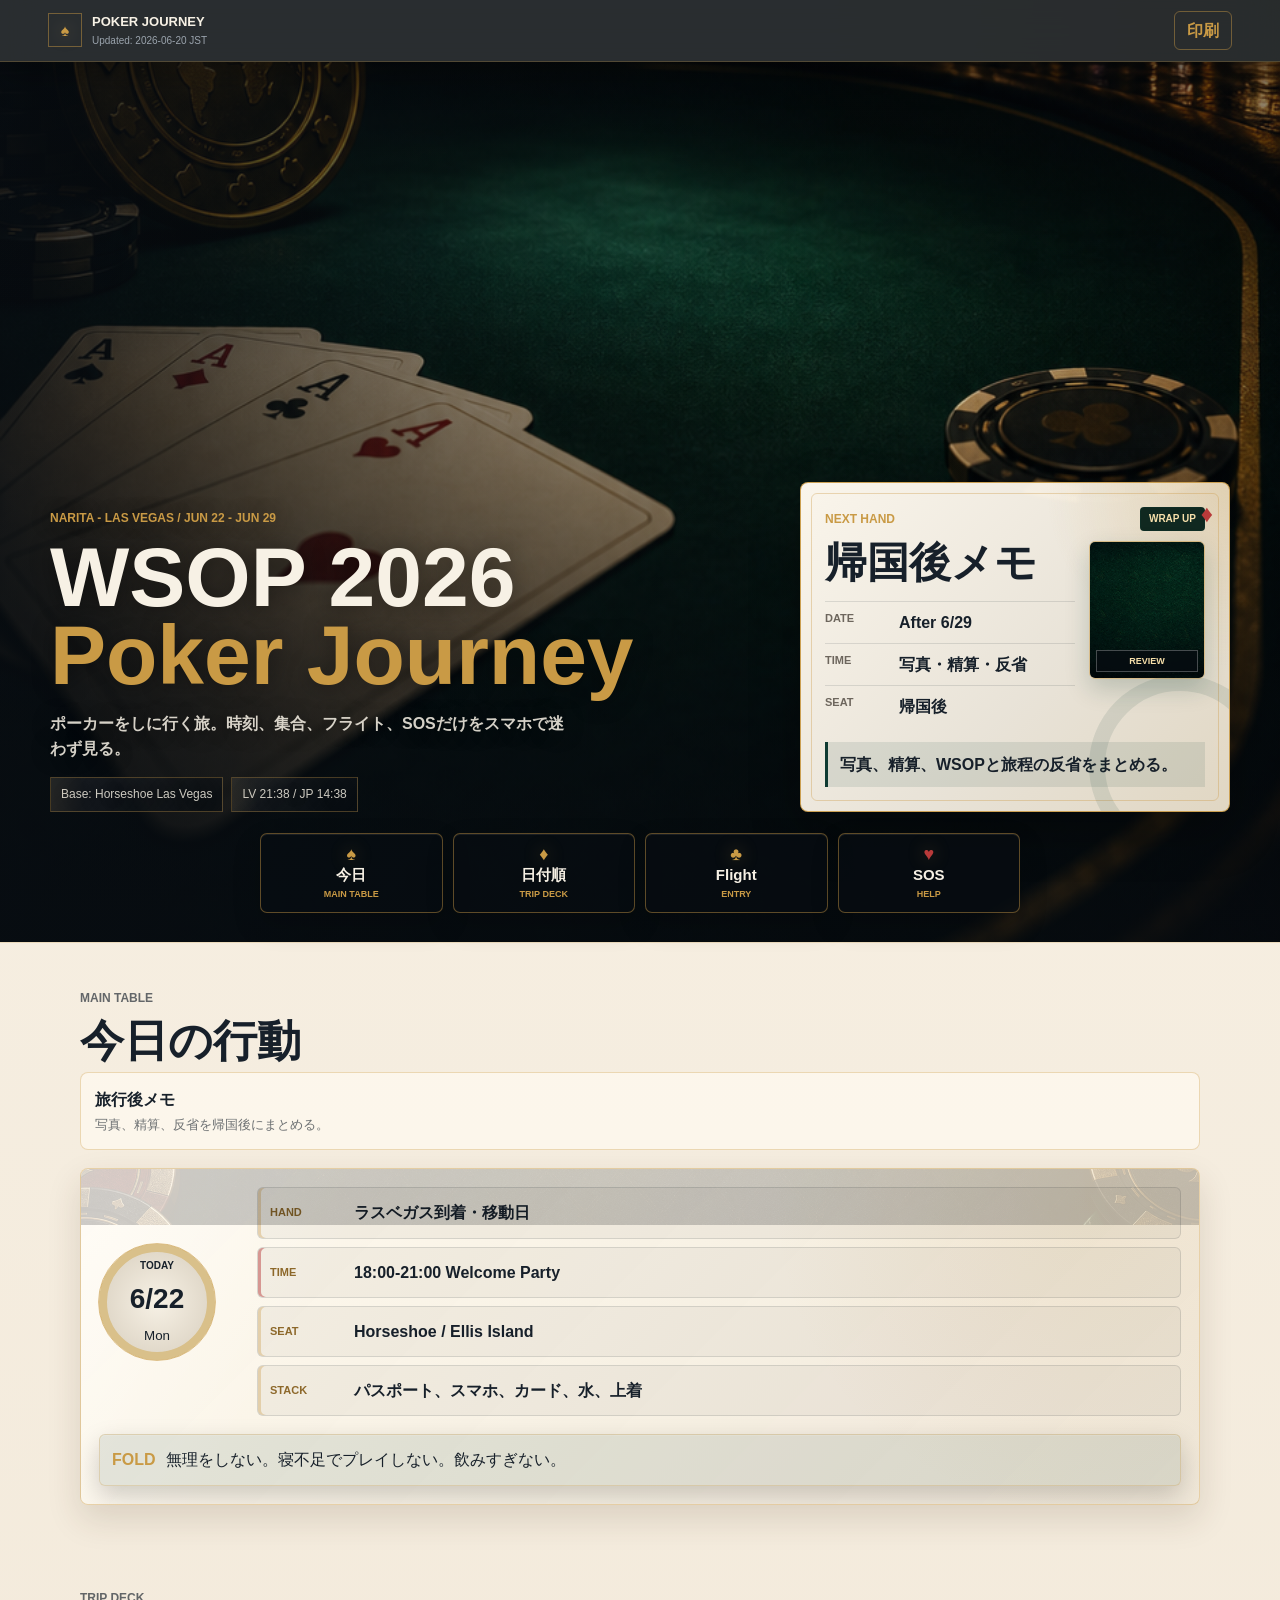
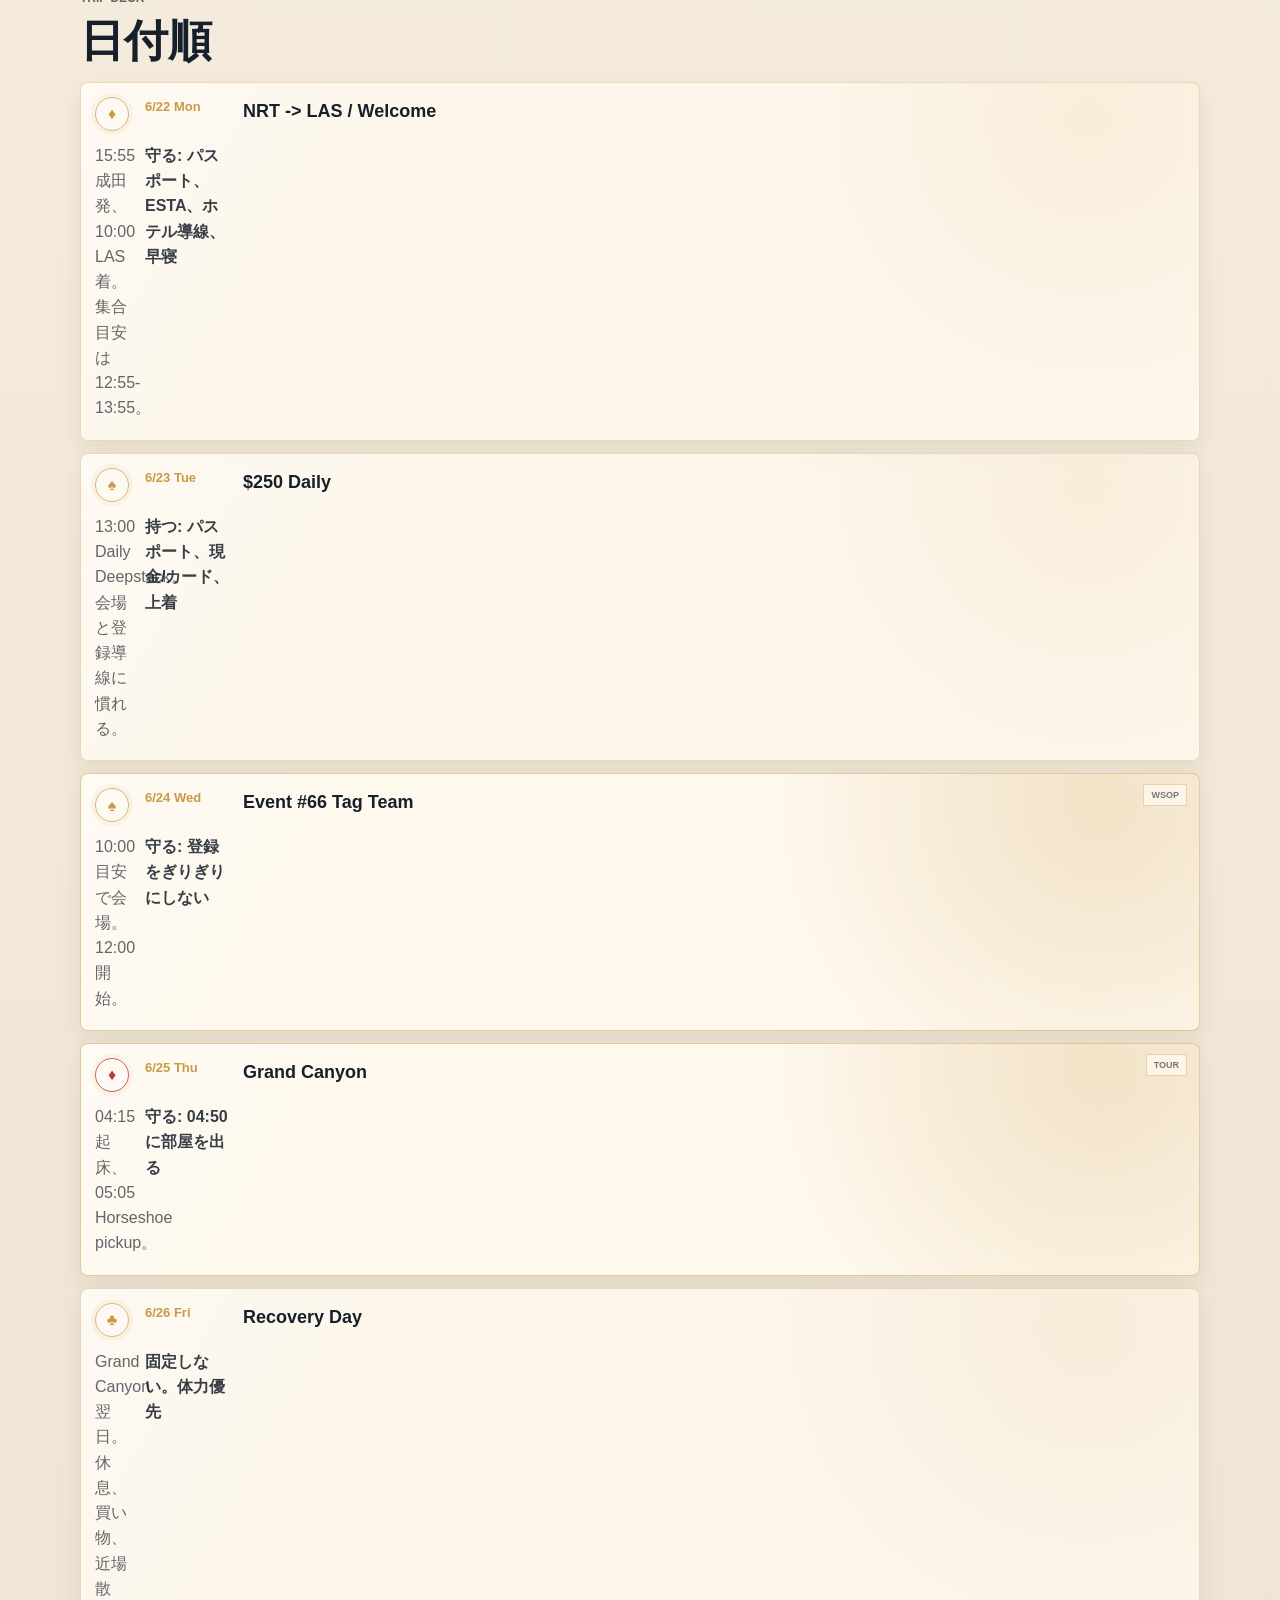
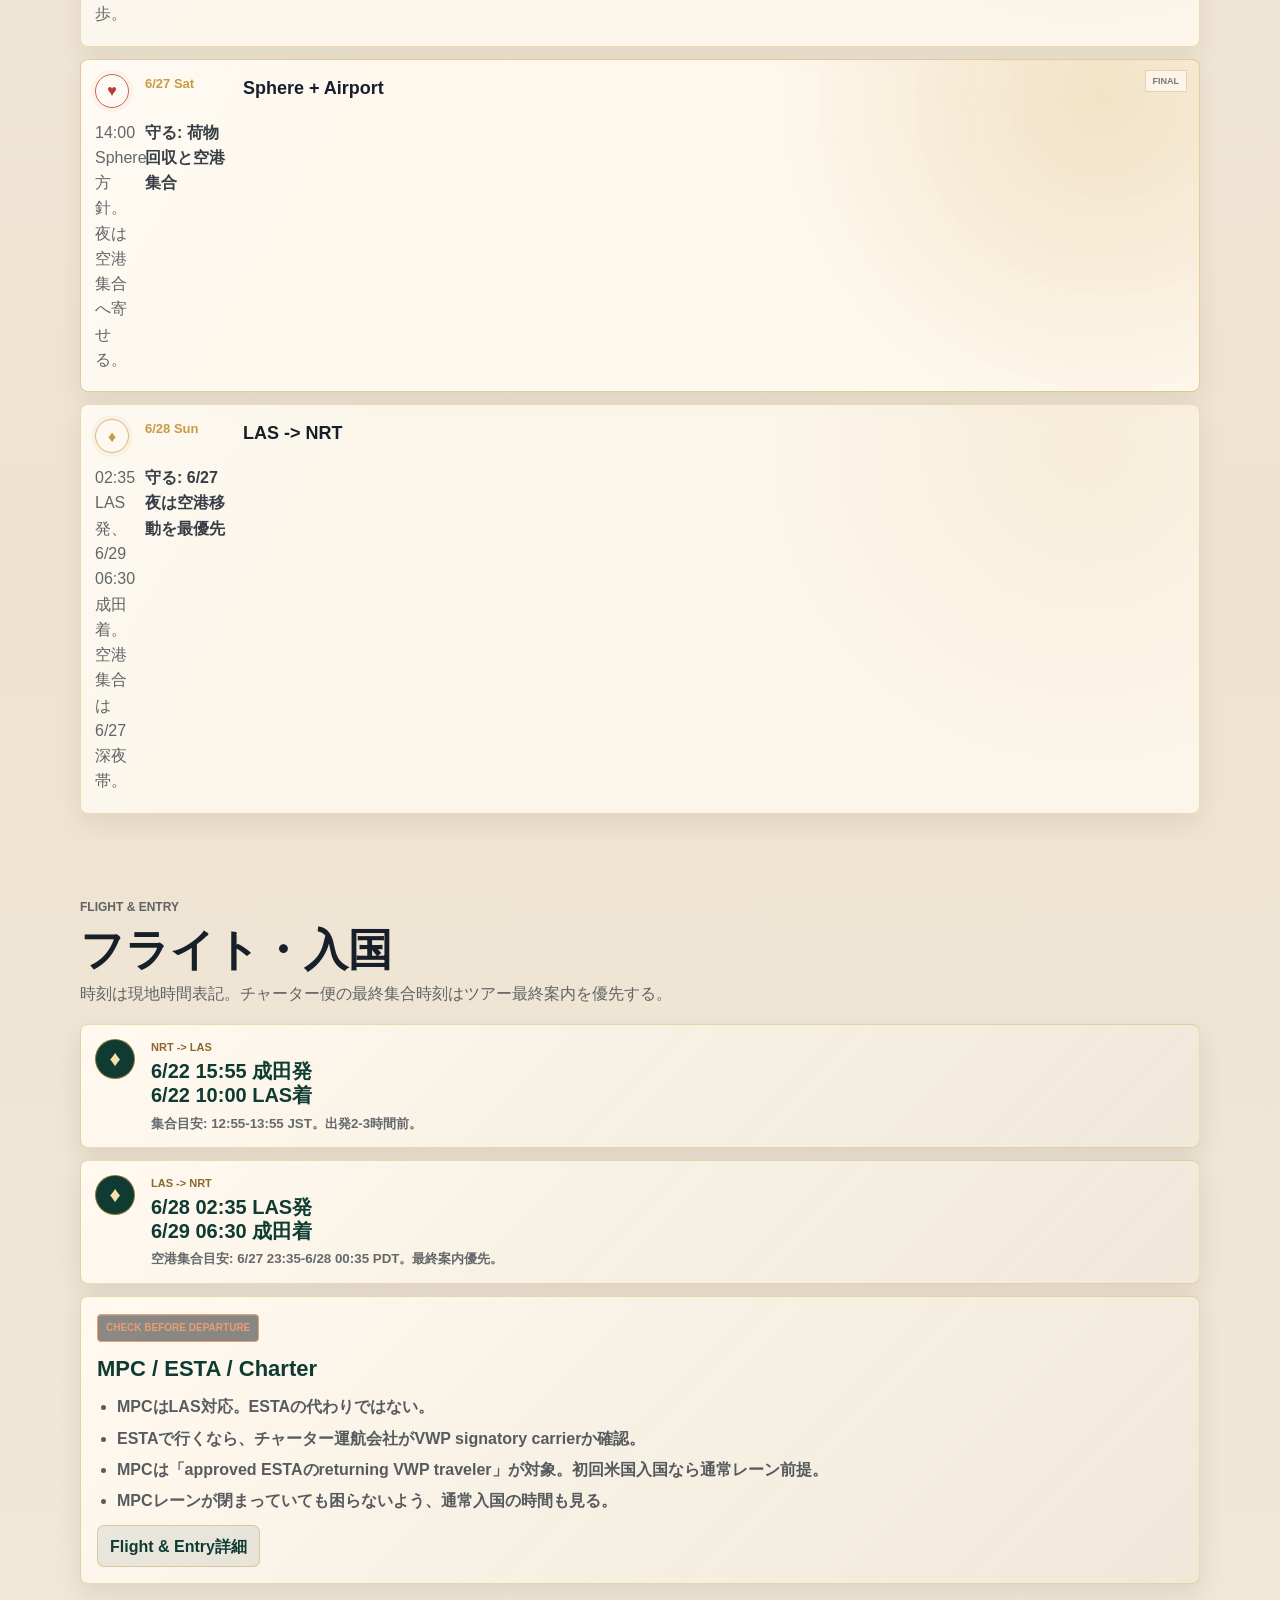
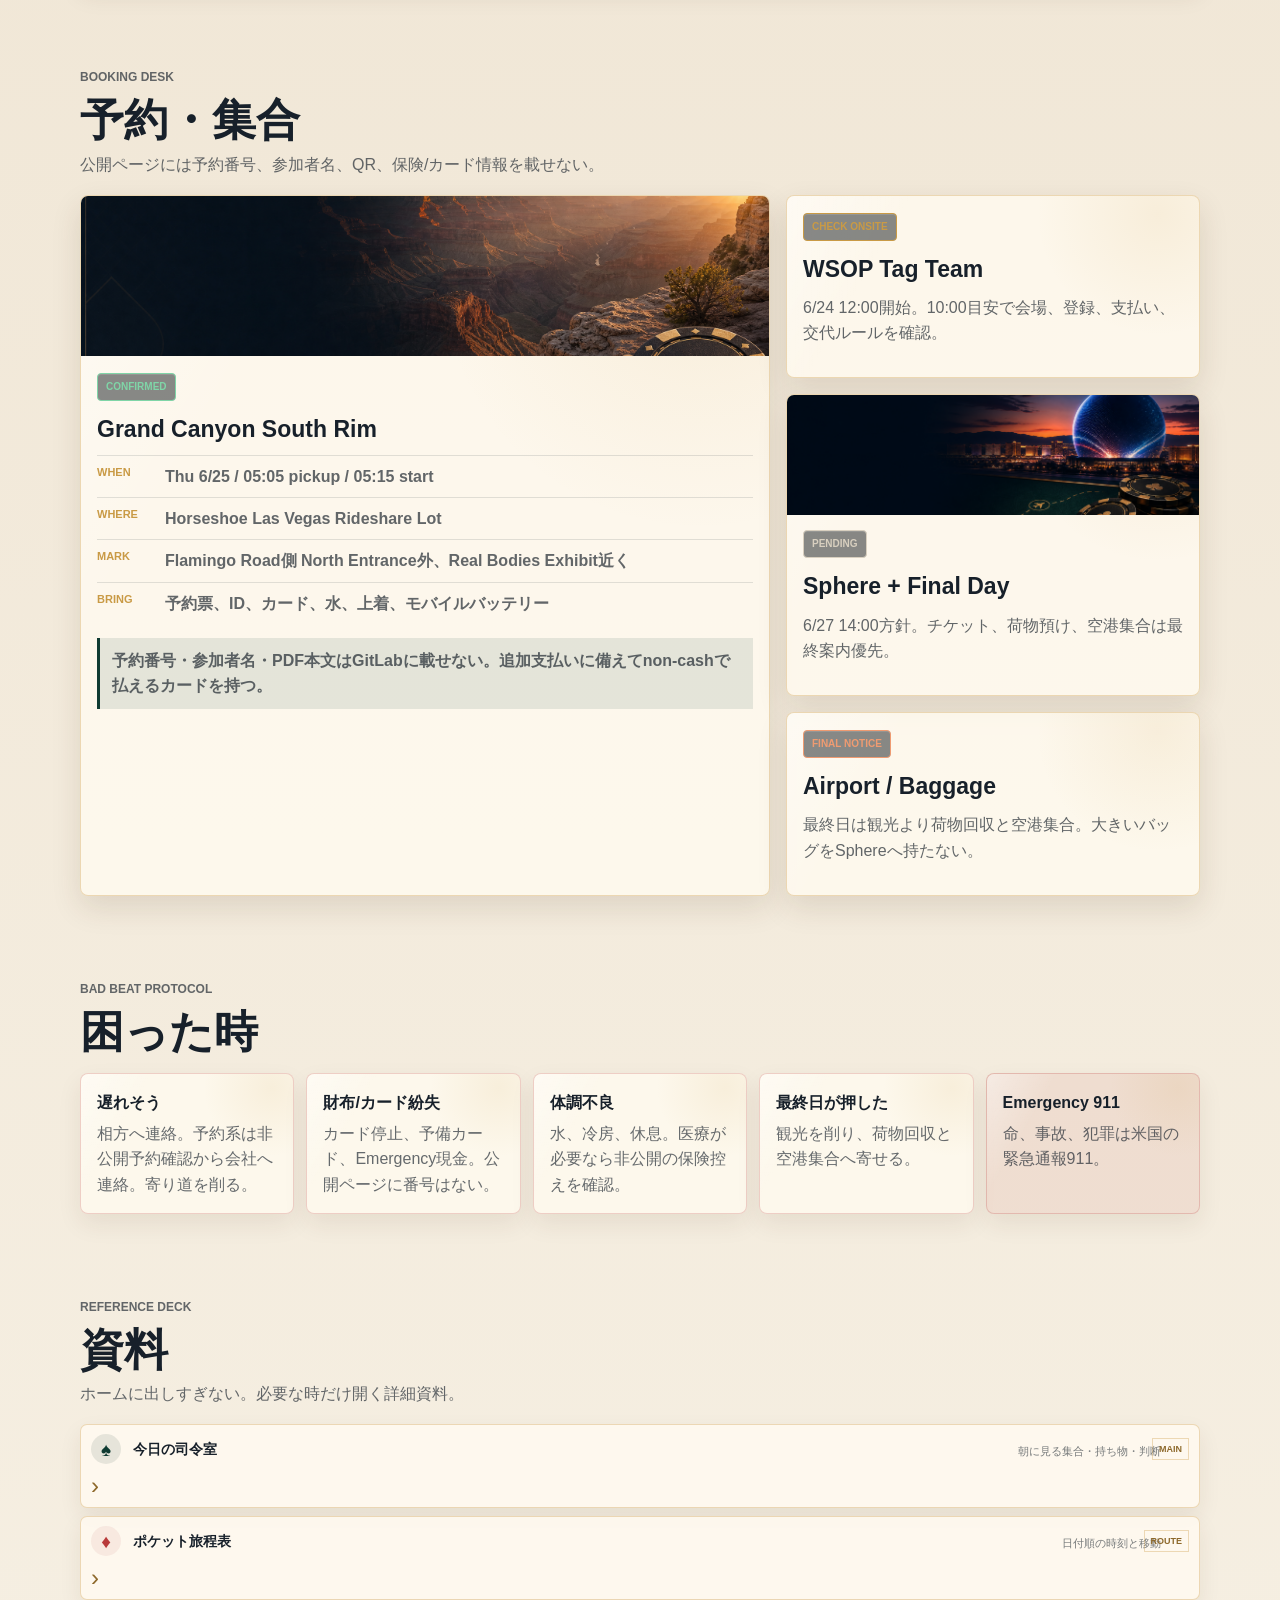
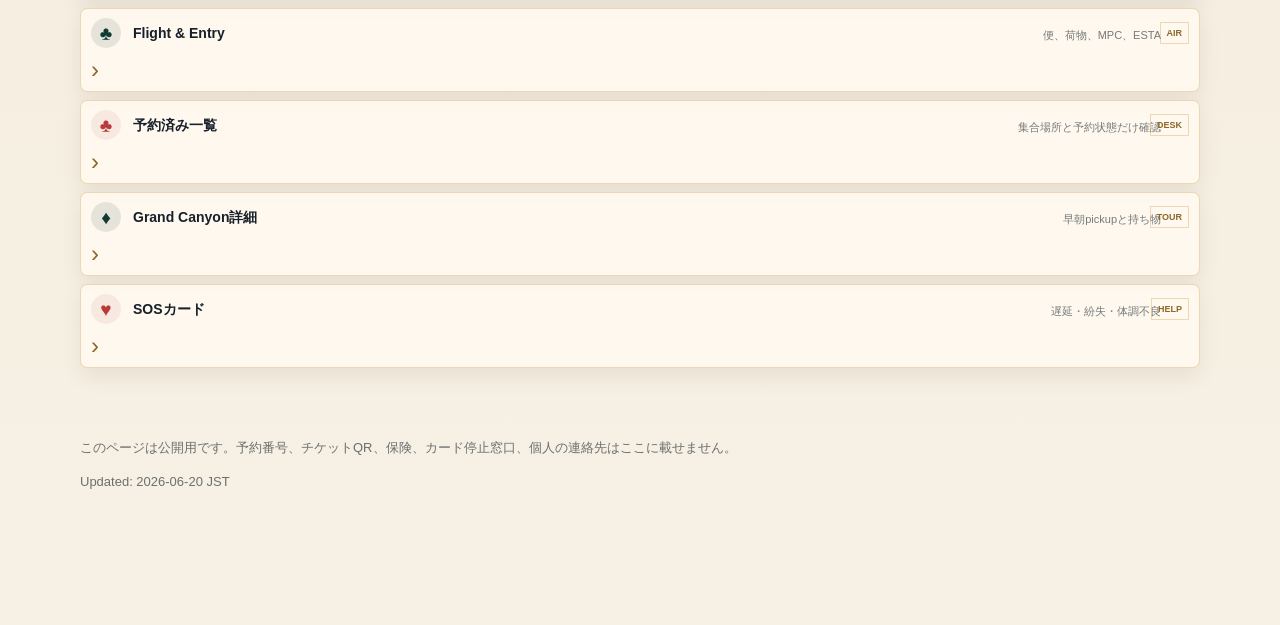
==== commit 680196c0: "Add flight entry flow and simplify mobile deck" ====
--- a/public/index.html
+++ b/public/index.html
@@ -31,9 +31,9 @@
         <div class="hero-shade"></div>
         <div class="hero-grid">
           <div class="hero-copy">
-            <p class="kicker">LAS VEGAS / JUN 22 - JUN 27</p>
+            <p class="kicker">NARITA - LAS VEGAS / JUN 22 - JUN 29</p>
             <h1>WSOP 2026<br><span>Poker Journey</span></h1>
-            <p class="hero-lead">ポーカーをしに行く6日間。時刻、集合、持ち物、SOSだけをスマホで迷わず見る。</p>
+            <p class="hero-lead">ポーカーをしに行く旅。時刻、集合、フライト、SOSだけをスマホで迷わず見る。</p>
             <div class="hero-meta poker-controls" aria-label="旅の基本情報">
               <span>Base: Horseshoe Las Vegas</span>
               <span data-time-summary>LV --:-- / JP --:--</span>
@@ -68,28 +68,10 @@
 
       <nav class="hero-actions" aria-label="主要セクション">
         <a href="#today"><span aria-hidden="true">♠</span><b>今日</b><small>MAIN TABLE</small></a>
-        <a href="#itinerary"><span aria-hidden="true">♦</span><b>旅程</b><small>SCHEDULE</small></a>
-        <a href="#bookings"><span aria-hidden="true">♣</span><b>予約</b><small>DESK</small></a>
+        <a href="#itinerary"><span aria-hidden="true">♦</span><b>日付順</b><small>TRIP DECK</small></a>
+        <a href="#flight"><span aria-hidden="true">♣</span><b>Flight</b><small>ENTRY</small></a>
         <a class="danger" href="#sos"><span aria-hidden="true">♥</span><b>SOS</b><small>HELP</small></a>
       </nav>
-
-      <section class="section library-section" id="library" aria-labelledby="library-title">
-        <div class="section-head compact">
-          <p class="eyebrow">POKER JOURNEY FILES</p>
-          <h2 id="library-title">REFERENCE DECK</h2>
-          <p>必要な時だけ開く。現地の基本操作はこのトップで完結させる。</p>
-        </div>
-        <div class="library-grid">
-          <a href="docs/reader.html?doc=today-command.md"><span aria-hidden="true">♠</span><b>今日の司令室</b><small>朝に見る集合・持ち物・判断</small><em>MAIN</em></a>
-          <a href="docs/reader.html?doc=pocket-itinerary.md"><span aria-hidden="true">♦</span><b>ポケット旅程表</b><small>6日間の時刻と移動を確認</small><em>ROUTE</em></a>
-          <a href="docs/reader.html?doc=confirmed-bookings.md"><span aria-hidden="true">♣</span><b>予約済み一覧</b><small>集合場所と予約状態だけ確認</small><em>DESK</em></a>
-          <a href="docs/reader.html?doc=grand-canyon.md"><span aria-hidden="true">♦</span><b>Grand Canyon詳細</b><small>早朝pickupと持ち物の確認</small><em>TOUR</em></a>
-          <a href="docs/reader.html?doc=tag-team-registration.md"><span aria-hidden="true">♠</span><b>Tag Team登録</b><small>WSOP会場で迷わないための手順</small><em>WSOP</em></a>
-          <a href="docs/reader.html?doc=final-day-sphere.md"><span aria-hidden="true">♥</span><b>最終日Sphere</b><small>荷物回収と空港集合を優先</small><em>FINAL</em></a>
-          <a href="docs/reader.html?doc=sos-quick-card.md"><span aria-hidden="true">♥</span><b>SOSカード</b><small>遅延・紛失・体調不良の初動</small><em>HELP</em></a>
-          <a href="docs/reader.html?doc=daily-money-card.md"><span aria-hidden="true">♣</span><b>財布ルール</b><small>現金・カード・使いすぎ防止</small><em>CASH</em></a>
-        </div>
-      </section>
 
       <section class="section today-section" id="today" aria-labelledby="today-title">
         <div class="section-head">
@@ -111,16 +93,54 @@
 
       <section class="section" id="itinerary" aria-labelledby="itinerary-title">
         <div class="section-head compact">
-          <p class="eyebrow">TOURNAMENT SCHEDULE</p>
-          <h2 id="itinerary-title">旅程</h2>
+          <p class="eyebrow">TRIP DECK</p>
+          <h2 id="itinerary-title">日付順</h2>
         </div>
         <div class="timeline" aria-label="6日間の旅程">
-          <article data-trip-date="2026-06-22"><div class="dot" aria-hidden="true">♣</div><time>6/22 Mon</time><h3>Arrival / Welcome</h3><p>Horseshoeへ移動。18:00-21:00 Ellis Island。</p><b>守る: 水、ホテル導線、早寝</b></article>
+          <article data-trip-date="2026-06-22"><div class="dot" aria-hidden="true">♦</div><time>6/22 Mon</time><h3>NRT -> LAS / Welcome</h3><p>15:55成田発、10:00 LAS着。集合目安は12:55-13:55。</p><b>守る: パスポート、ESTA、ホテル導線、早寝</b></article>
           <article data-trip-date="2026-06-23"><div class="dot" aria-hidden="true">♠</div><time>6/23 Tue</time><h3>$250 Daily</h3><p>13:00 Daily Deepstack。会場と登録導線に慣れる。</p><b>持つ: パスポート、現金/カード、上着</b></article>
           <article data-trip-date="2026-06-24"><div class="dot" aria-hidden="true">♠</div><time>6/24 Wed</time><h3>Event #66 Tag Team</h3><p>10:00目安で会場。12:00開始。</p><b>守る: 登録をぎりぎりにしない</b></article>
           <article data-trip-date="2026-06-25"><div class="dot red" aria-hidden="true">♦</div><time>6/25 Thu</time><h3>Grand Canyon</h3><p>04:15起床、05:05 Horseshoe pickup。</p><b>守る: 04:50に部屋を出る</b></article>
           <article data-trip-date="2026-06-26"><div class="dot" aria-hidden="true">♣</div><time>6/26 Fri</time><h3>Recovery Day</h3><p>Grand Canyon翌日。休息、買い物、近場散歩。</p><b>固定しない。体力優先</b></article>
           <article data-trip-date="2026-06-27"><div class="dot heart" aria-hidden="true">♥</div><time>6/27 Sat</time><h3>Sphere + Airport</h3><p>14:00 Sphere方針。夜は空港集合へ寄せる。</p><b>守る: 荷物回収と空港集合</b></article>
+          <article data-trip-date="2026-06-28"><div class="dot" aria-hidden="true">♦</div><time>6/28 Sun</time><h3>LAS -> NRT</h3><p>02:35 LAS発、6/29 06:30成田着。空港集合は6/27深夜帯。</p><b>守る: 6/27夜は空港移動を最優先</b></article>
+        </div>
+      </section>
+
+      <section class="section flight-section" id="flight" aria-labelledby="flight-title">
+        <div class="section-head compact">
+          <p class="eyebrow">FLIGHT & ENTRY</p>
+          <h2 id="flight-title">フライト・入国</h2>
+          <p>時刻は現地時間表記。チャーター便の最終集合時刻はツアー最終案内を優先する。</p>
+        </div>
+        <div class="flight-grid">
+          <article class="flight-card">
+            <span aria-hidden="true">♦</span>
+            <div>
+              <p>NRT -> LAS</p>
+              <h3>6/22 15:55 成田発<br>6/22 10:00 LAS着</h3>
+              <small>集合目安: 12:55-13:55 JST。出発2-3時間前。</small>
+            </div>
+          </article>
+          <article class="flight-card">
+            <span aria-hidden="true">♦</span>
+            <div>
+              <p>LAS -> NRT</p>
+              <h3>6/28 02:35 LAS発<br>6/29 06:30 成田着</h3>
+              <small>空港集合目安: 6/27 23:35-6/28 00:35 PDT。最終案内優先。</small>
+            </div>
+          </article>
+          <article class="entry-card">
+            <span class="status notice">CHECK BEFORE DEPARTURE</span>
+            <h3>MPC / ESTA / Charter</h3>
+            <ul>
+              <li>MPCはLAS対応。ESTAの代わりではない。</li>
+              <li>ESTAで行くなら、チャーター運航会社がVWP signatory carrierか確認。</li>
+              <li>MPCは「approved ESTAのreturning VWP traveler」が対象。初回米国入国なら通常レーン前提。</li>
+              <li>MPCレーンが閉まっていても困らないよう、通常入国の時間も見る。</li>
+            </ul>
+            <a href="docs/reader.html?doc=flight-baggage.md">Flight & Entry詳細</a>
+          </article>
         </div>
       </section>
 
@@ -180,12 +200,28 @@
           <article class="emergency"><span>Emergency 911</span><p>命、事故、犯罪は米国の緊急通報911。</p></article>
         </div>
       </section>
+
+      <section class="section library-section" id="library" aria-labelledby="library-title">
+        <div class="section-head compact">
+          <p class="eyebrow">REFERENCE DECK</p>
+          <h2 id="library-title">資料</h2>
+          <p>ホームに出しすぎない。必要な時だけ開く詳細資料。</p>
+        </div>
+        <div class="library-grid">
+          <a href="docs/reader.html?doc=today-command.md"><span aria-hidden="true">♠</span><b>今日の司令室</b><small>朝に見る集合・持ち物・判断</small><em>MAIN</em></a>
+          <a href="docs/reader.html?doc=pocket-itinerary.md"><span aria-hidden="true">♦</span><b>ポケット旅程表</b><small>日付順の時刻と移動</small><em>ROUTE</em></a>
+          <a href="docs/reader.html?doc=flight-baggage.md"><span aria-hidden="true">♣</span><b>Flight & Entry</b><small>便、荷物、MPC、ESTA</small><em>AIR</em></a>
+          <a href="docs/reader.html?doc=confirmed-bookings.md"><span aria-hidden="true">♣</span><b>予約済み一覧</b><small>集合場所と予約状態だけ確認</small><em>DESK</em></a>
+          <a href="docs/reader.html?doc=grand-canyon.md"><span aria-hidden="true">♦</span><b>Grand Canyon詳細</b><small>早朝pickupと持ち物</small><em>TOUR</em></a>
+          <a href="docs/reader.html?doc=sos-quick-card.md"><span aria-hidden="true">♥</span><b>SOSカード</b><small>遅延・紛失・体調不良</small><em>HELP</em></a>
+        </div>
+      </section>
     </main>
 
     <nav class="mobile-dock" aria-label="スマホ下部ナビ">
       <a href="#today"><span aria-hidden="true">♠</span><b>今日</b><small>MAIN</small></a>
-      <a href="#itinerary"><span aria-hidden="true">♦</span><b>旅程</b><small>ROUTE</small></a>
-      <a href="#bookings"><span aria-hidden="true">♣</span><b>予約</b><small>DESK</small></a>
+      <a href="#itinerary"><span aria-hidden="true">♦</span><b>日付順</b><small>ROUTE</small></a>
+      <a href="#flight"><span aria-hidden="true">♣</span><b>Flight</b><small>ENTRY</small></a>
       <a class="danger" href="#sos"><span aria-hidden="true">♥</span><b>SOS</b><small>HELP</small></a>
     </nav>
 
--- a/public/styles.css
+++ b/public/styles.css
@@ -101,6 +101,80 @@
 .timeline p { margin-bottom: 5px; color: rgba(23,32,42,.68); }
 .timeline b { color: rgba(23,32,42,.86); }
 .is-trip-today { outline: 2px solid var(--gold); }
+.flight-grid { display: grid; gap: 12px; }
+.flight-card,
+.entry-card {
+  border: 1px solid rgba(201,154,69,.34);
+  border-radius: 8px;
+  background:
+    linear-gradient(135deg, rgba(255,250,240,.96), rgba(239,231,216,.9)),
+    var(--ivory);
+  box-shadow: 0 10px 24px rgba(62,43,18,.1);
+}
+.flight-card {
+  display: grid;
+  grid-template-columns: 44px minmax(0, 1fr);
+  gap: 12px;
+  align-items: start;
+  padding: 14px;
+}
+.flight-card > span {
+  display: grid;
+  place-items: center;
+  width: 40px;
+  height: 40px;
+  border: 1px solid rgba(201,154,69,.62);
+  border-radius: 50%;
+  background: var(--felt);
+  color: #f6dfaa;
+  font-size: 22px;
+}
+.flight-card p {
+  margin: 0 0 4px;
+  color: #8d682a;
+  font-size: 11px;
+  font-weight: 900;
+}
+.flight-card h3 {
+  margin: 0 0 6px;
+  color: var(--felt);
+  font-size: 20px;
+  line-height: 1.18;
+}
+.flight-card small {
+  display: block;
+  color: rgba(23,32,42,.66);
+  font-weight: 800;
+  line-height: 1.45;
+}
+.entry-card {
+  padding: 16px;
+}
+.entry-card h3 {
+  margin-bottom: 8px;
+  color: var(--felt);
+  font-size: 22px;
+}
+.entry-card ul {
+  margin: 0;
+  padding-left: 20px;
+  color: rgba(23,32,42,.72);
+  font-weight: 750;
+}
+.entry-card li + li { margin-top: 6px; }
+.entry-card a {
+  display: inline-flex;
+  min-height: 42px;
+  align-items: center;
+  margin-top: 12px;
+  padding: 0 12px;
+  border: 1px solid rgba(201,154,69,.42);
+  border-radius: 7px;
+  background: rgba(15,59,50,.08);
+  color: var(--felt);
+  font-weight: 900;
+  text-decoration: none;
+}
 .booking-grid { display: grid; gap: 16px; }
 .booking-card { overflow: hidden; border: 1px solid rgba(201,154,69,.34); background: rgba(255,250,240,.82); color: var(--ink); border-radius: 8px; box-shadow: 0 12px 30px rgba(62,43,18,.12); }
 .booking-card img { width: 100%; height: 160px; object-fit: cover; display: block; }
@@ -639,8 +713,25 @@
   .mobile-dock b { font-size: 12px; line-height: 1.08; }
   .mobile-dock small { display: none; }
   .timeline article {
+    scroll-snap-align: start;
+    flex: 0 0 min(82vw, 310px);
     grid-template-columns: 30px minmax(0, 1fr);
     gap: 8px;
+    min-height: 168px;
+  }
+  .timeline {
+    display: flex;
+    width: 100%;
+    max-width: 100%;
+    gap: 10px;
+    overflow-x: auto;
+    overscroll-behavior-x: contain;
+    padding: 2px 4px 10px 0;
+    scroll-snap-type: x mandatory;
+    scrollbar-width: none;
+  }
+  .timeline::-webkit-scrollbar {
+    display: none;
   }
   .timeline time,
   .timeline h3,
@@ -650,6 +741,29 @@
   }
   .timeline h3 {
     overflow-wrap: anywhere;
+  }
+  .flight-card {
+    grid-template-columns: 38px minmax(0, 1fr);
+    padding: 12px;
+  }
+  .flight-card > span {
+    width: 36px;
+    height: 36px;
+    font-size: 19px;
+  }
+  .flight-card h3 {
+    font-size: 17px;
+  }
+  .entry-card {
+    padding: 13px;
+  }
+  .entry-card h3 {
+    font-size: 19px;
+  }
+  .entry-card ul {
+    padding-left: 18px;
+    font-size: 13px;
+    line-height: 1.55;
   }
   .booking-card img {
     height: 128px;
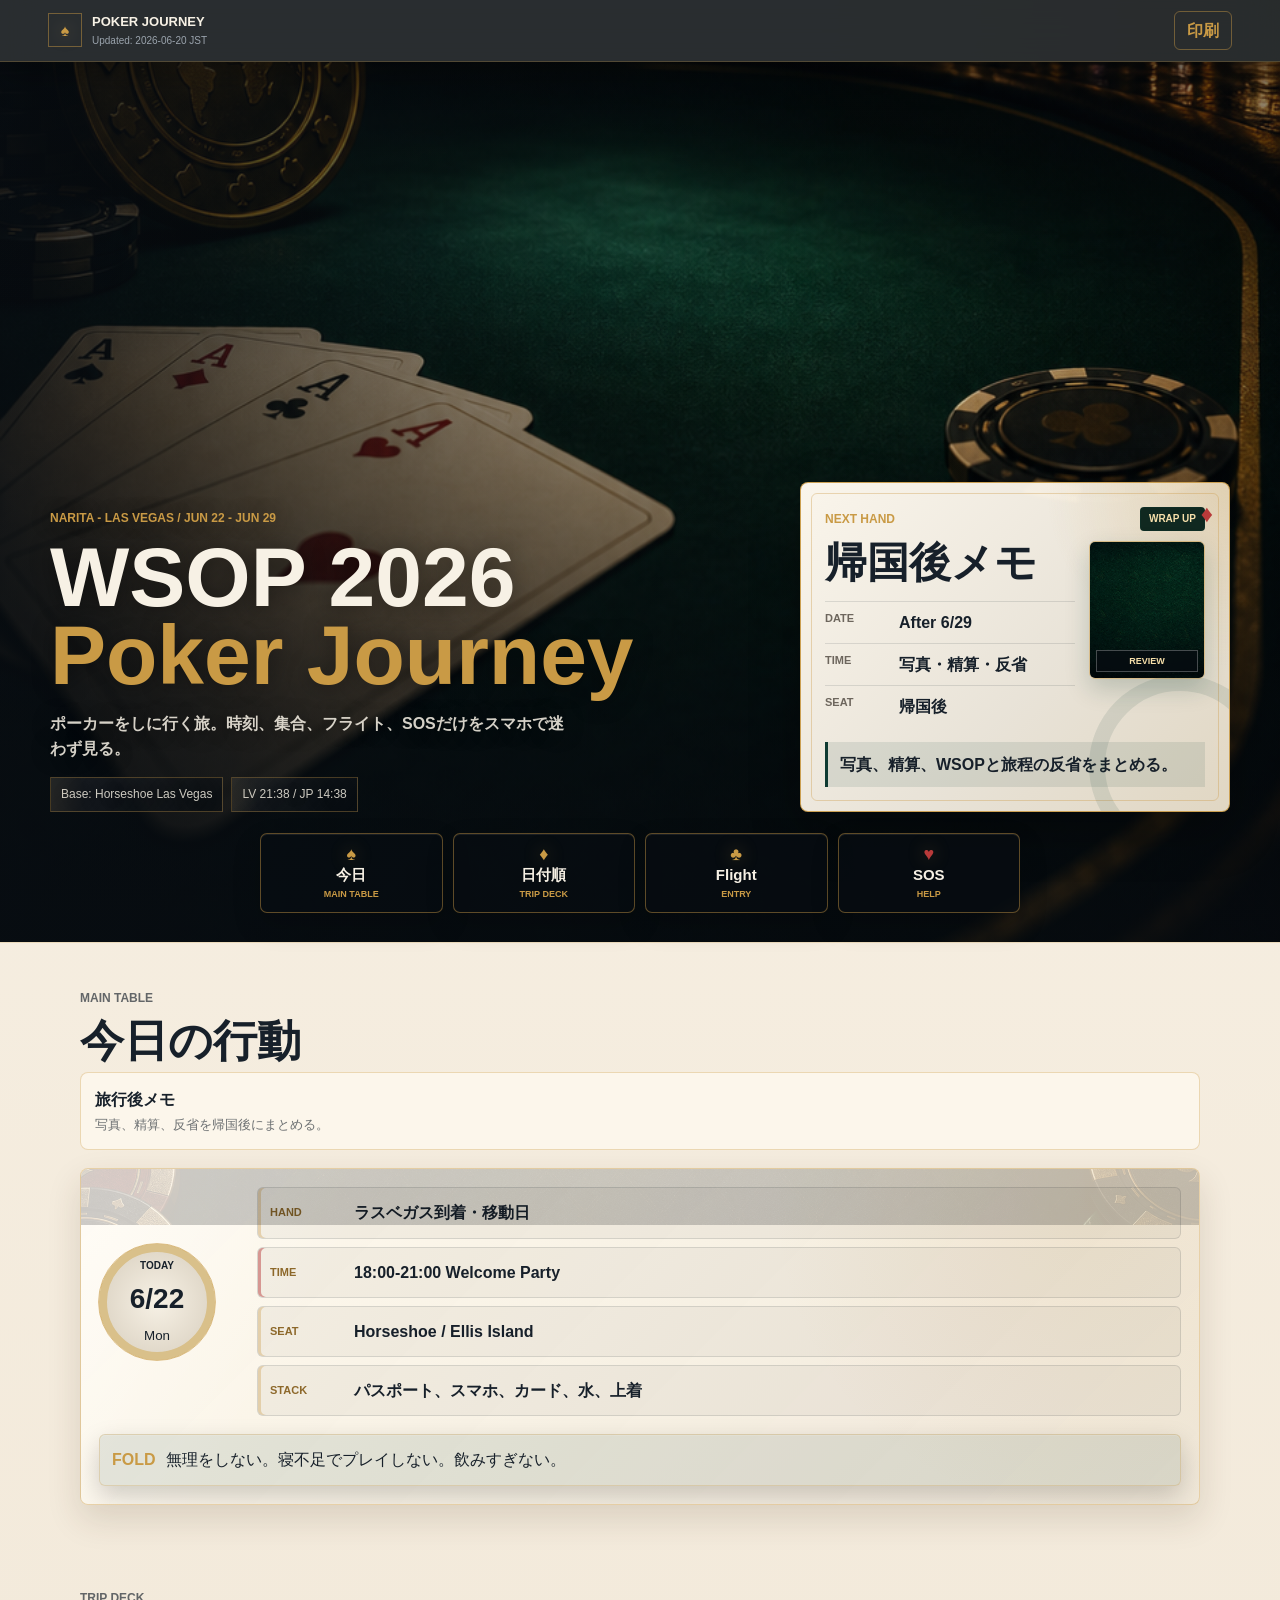
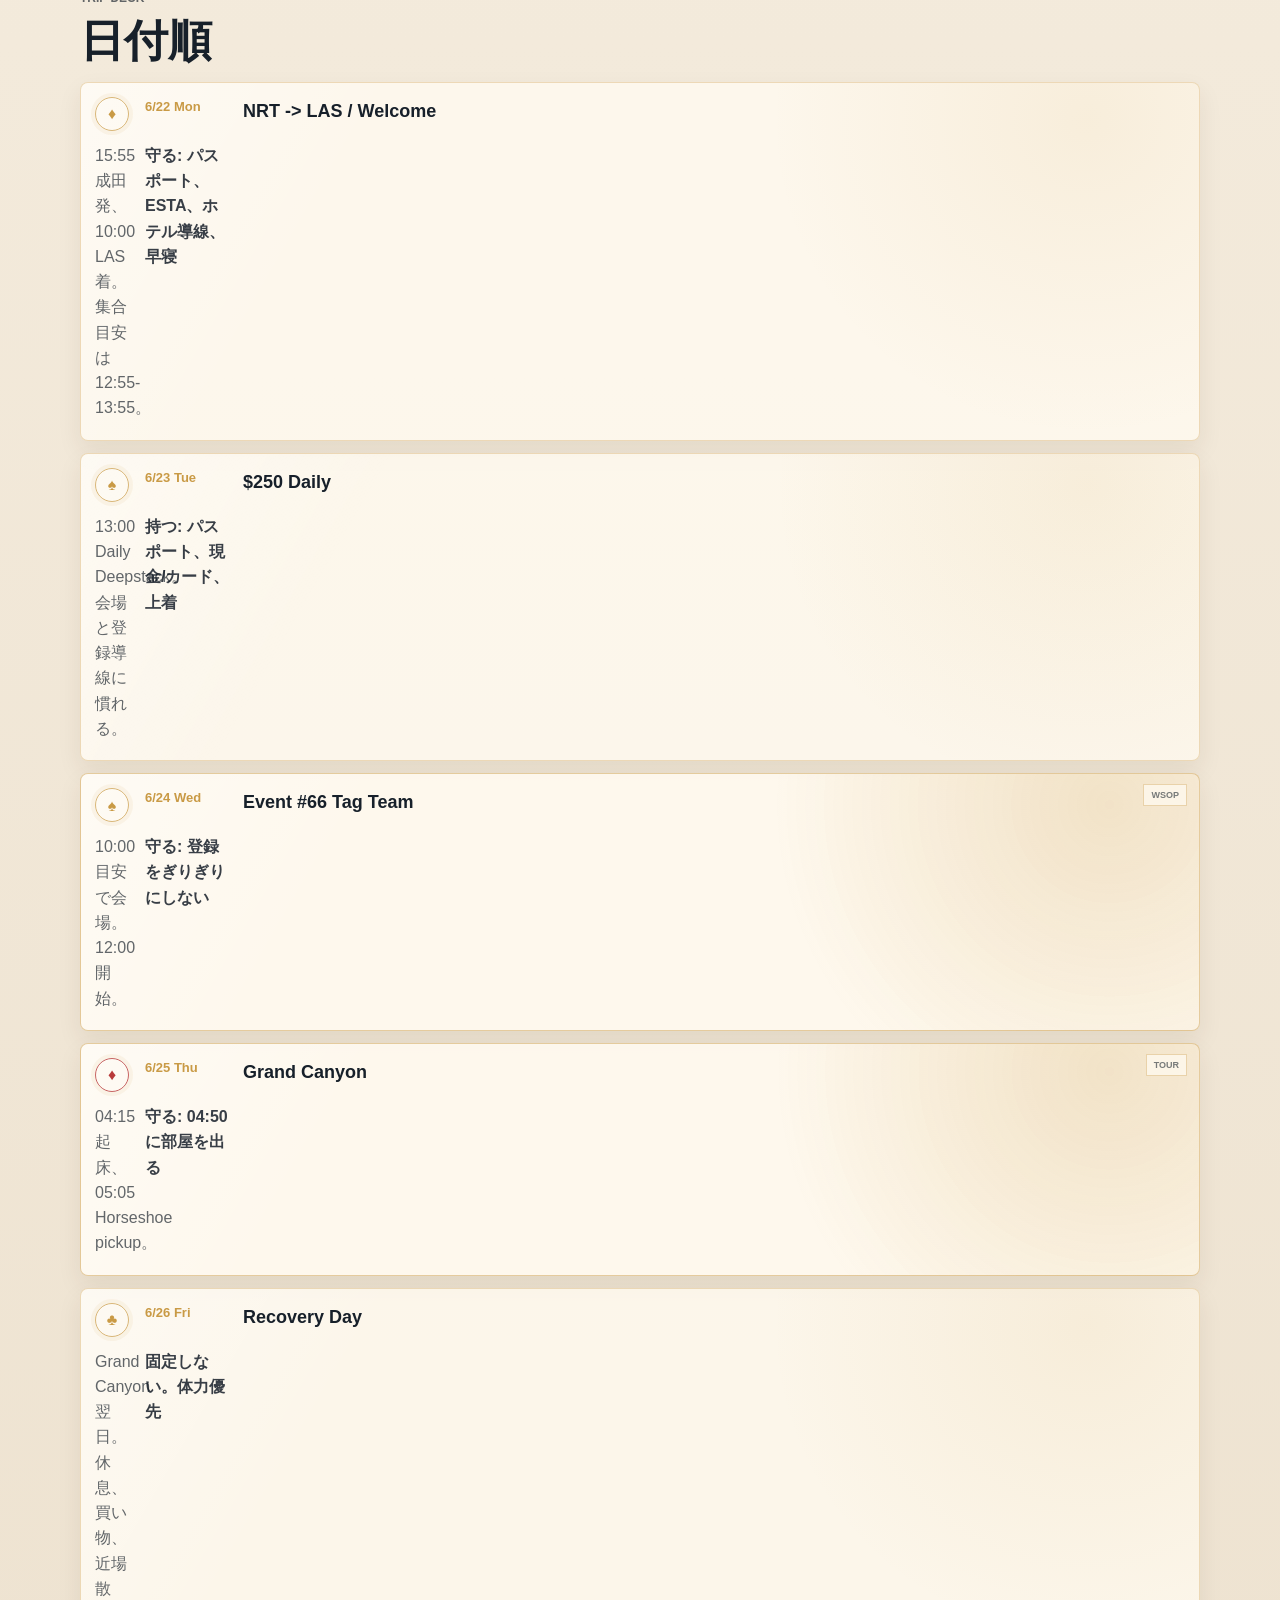
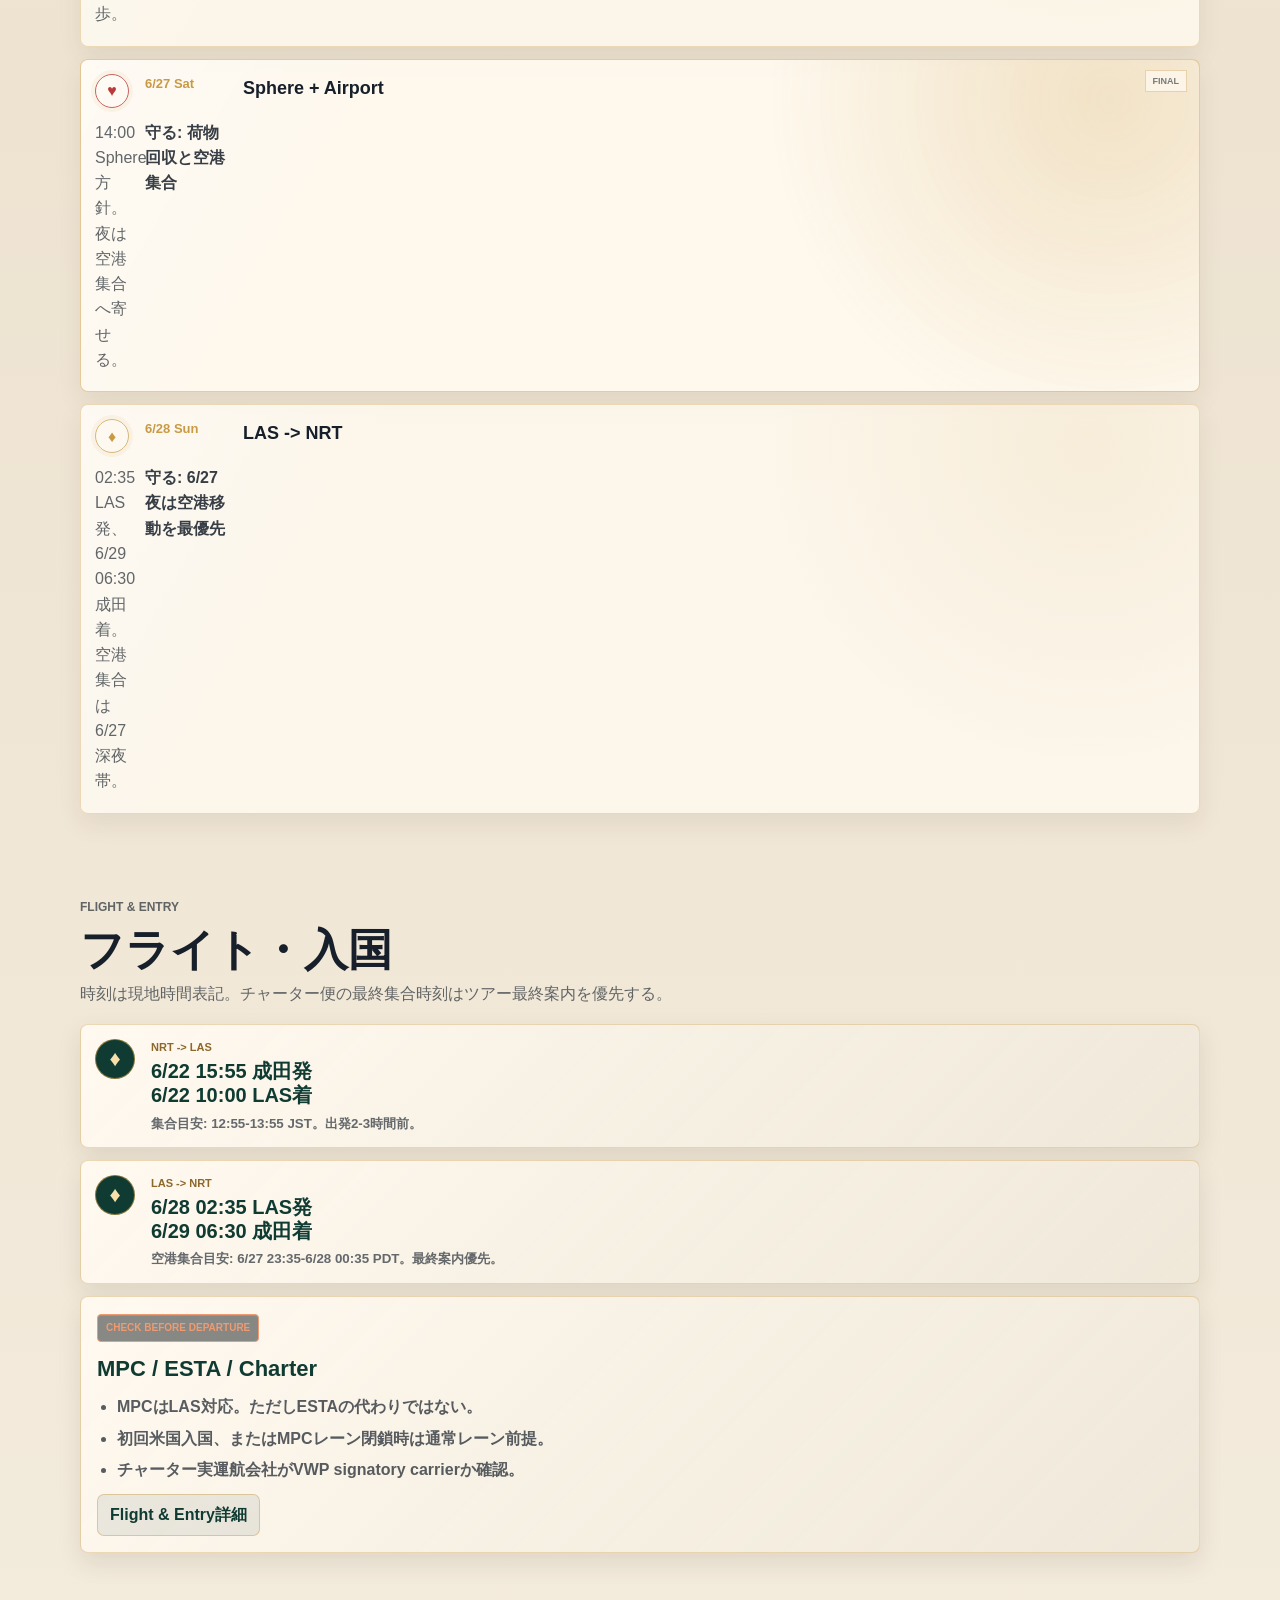
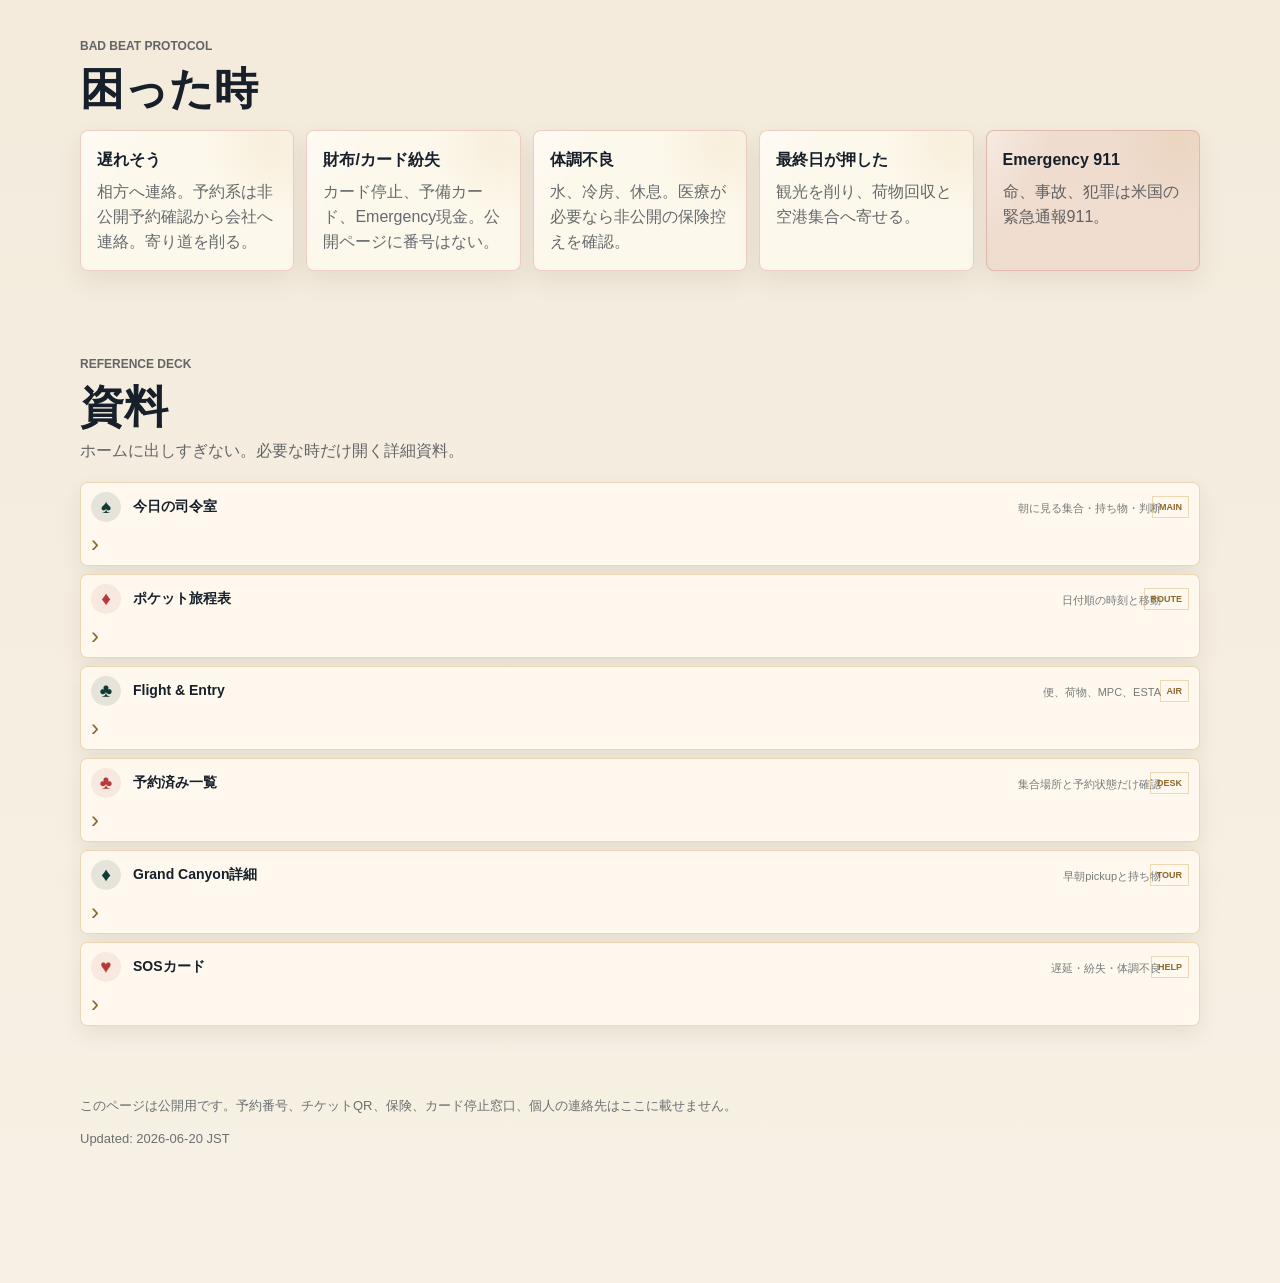
==== commit 9e021ea3: "Tighten mobile home deck" ====
--- a/public/index.html
+++ b/public/index.html
@@ -134,55 +134,11 @@
             <span class="status notice">CHECK BEFORE DEPARTURE</span>
             <h3>MPC / ESTA / Charter</h3>
             <ul>
-              <li>MPCはLAS対応。ESTAの代わりではない。</li>
-              <li>ESTAで行くなら、チャーター運航会社がVWP signatory carrierか確認。</li>
-              <li>MPCは「approved ESTAのreturning VWP traveler」が対象。初回米国入国なら通常レーン前提。</li>
-              <li>MPCレーンが閉まっていても困らないよう、通常入国の時間も見る。</li>
+              <li>MPCはLAS対応。ただしESTAの代わりではない。</li>
+              <li>初回米国入国、またはMPCレーン閉鎖時は通常レーン前提。</li>
+              <li>チャーター実運航会社がVWP signatory carrierか確認。</li>
             </ul>
             <a href="docs/reader.html?doc=flight-baggage.md">Flight & Entry詳細</a>
-          </article>
-        </div>
-      </section>
-
-      <section class="section" id="bookings" aria-labelledby="bookings-title">
-        <div class="section-head compact">
-          <p class="eyebrow">BOOKING DESK</p>
-          <h2 id="bookings-title">予約・集合</h2>
-          <p>公開ページには予約番号、参加者名、QR、保険/カード情報を載せない。</p>
-        </div>
-        <div class="booking-grid">
-          <article class="booking-card featured">
-            <img src="assets/generated-grand-canyon-poker-card.png" alt="Grand Canyon South Rim sunrise">
-            <div class="booking-body">
-              <span class="status confirmed">CONFIRMED</span>
-              <h3>Grand Canyon South Rim</h3>
-              <dl>
-                <div><dt>When</dt><dd>Thu 6/25 / 05:05 pickup / 05:15 start</dd></div>
-                <div><dt>Where</dt><dd>Horseshoe Las Vegas Rideshare Lot</dd></div>
-                <div><dt>Mark</dt><dd>Flamingo Road側 North Entrance外、Real Bodies Exhibit近く</dd></div>
-                <div><dt>Bring</dt><dd>予約票、ID、カード、水、上着、モバイルバッテリー</dd></div>
-              </dl>
-              <p class="private-note">予約番号・参加者名・PDF本文はGitLabに載せない。追加支払いに備えてnon-cashで払えるカードを持つ。</p>
-            </div>
-          </article>
-
-          <article class="booking-card compact-card">
-            <span class="status onsite">CHECK ONSITE</span>
-            <h3>WSOP Tag Team</h3>
-            <p>6/24 12:00開始。10:00目安で会場、登録、支払い、交代ルールを確認。</p>
-          </article>
-
-          <article class="booking-card compact-card image-card">
-            <img src="assets/generated-sphere-poker-card.png" alt="Sphere final day visual">
-            <span class="status pending">PENDING</span>
-            <h3>Sphere + Final Day</h3>
-            <p>6/27 14:00方針。チケット、荷物預け、空港集合は最終案内優先。</p>
-          </article>
-
-          <article class="booking-card compact-card">
-            <span class="status notice">FINAL NOTICE</span>
-            <h3>Airport / Baggage</h3>
-            <p>最終日は観光より荷物回収と空港集合。大きいバッグをSphereへ持たない。</p>
           </article>
         </div>
       </section>
--- a/public/styles.css
+++ b/public/styles.css
@@ -701,6 +701,9 @@
     color: var(--ink);
     font-size: 12px;
   }
+  .today-card::after {
+    display: none;
+  }
   .mobile-dock {
     padding: 4px 10px calc(4px + env(safe-area-inset-bottom));
     background: rgba(8,13,18,.96);
@@ -764,6 +767,30 @@
     padding-left: 18px;
     font-size: 13px;
     line-height: 1.55;
+  }
+  .sos-grid {
+    gap: 8px;
+  }
+  .sos-grid article {
+    display: grid;
+    gap: 3px;
+    min-height: 68px;
+    padding: 11px 13px;
+    border-radius: 7px;
+  }
+  .sos-grid article::before {
+    background:
+      linear-gradient(120deg, rgba(255,255,255,.28), transparent 22%),
+      radial-gradient(circle at 94% 8%, rgba(184,58,58,.08), transparent 32%);
+  }
+  .sos-grid span {
+    font-size: 15px;
+    line-height: 1.25;
+  }
+  .sos-grid p {
+    margin-top: 0;
+    font-size: 13px;
+    line-height: 1.45;
   }
   .booking-card img {
     height: 128px;
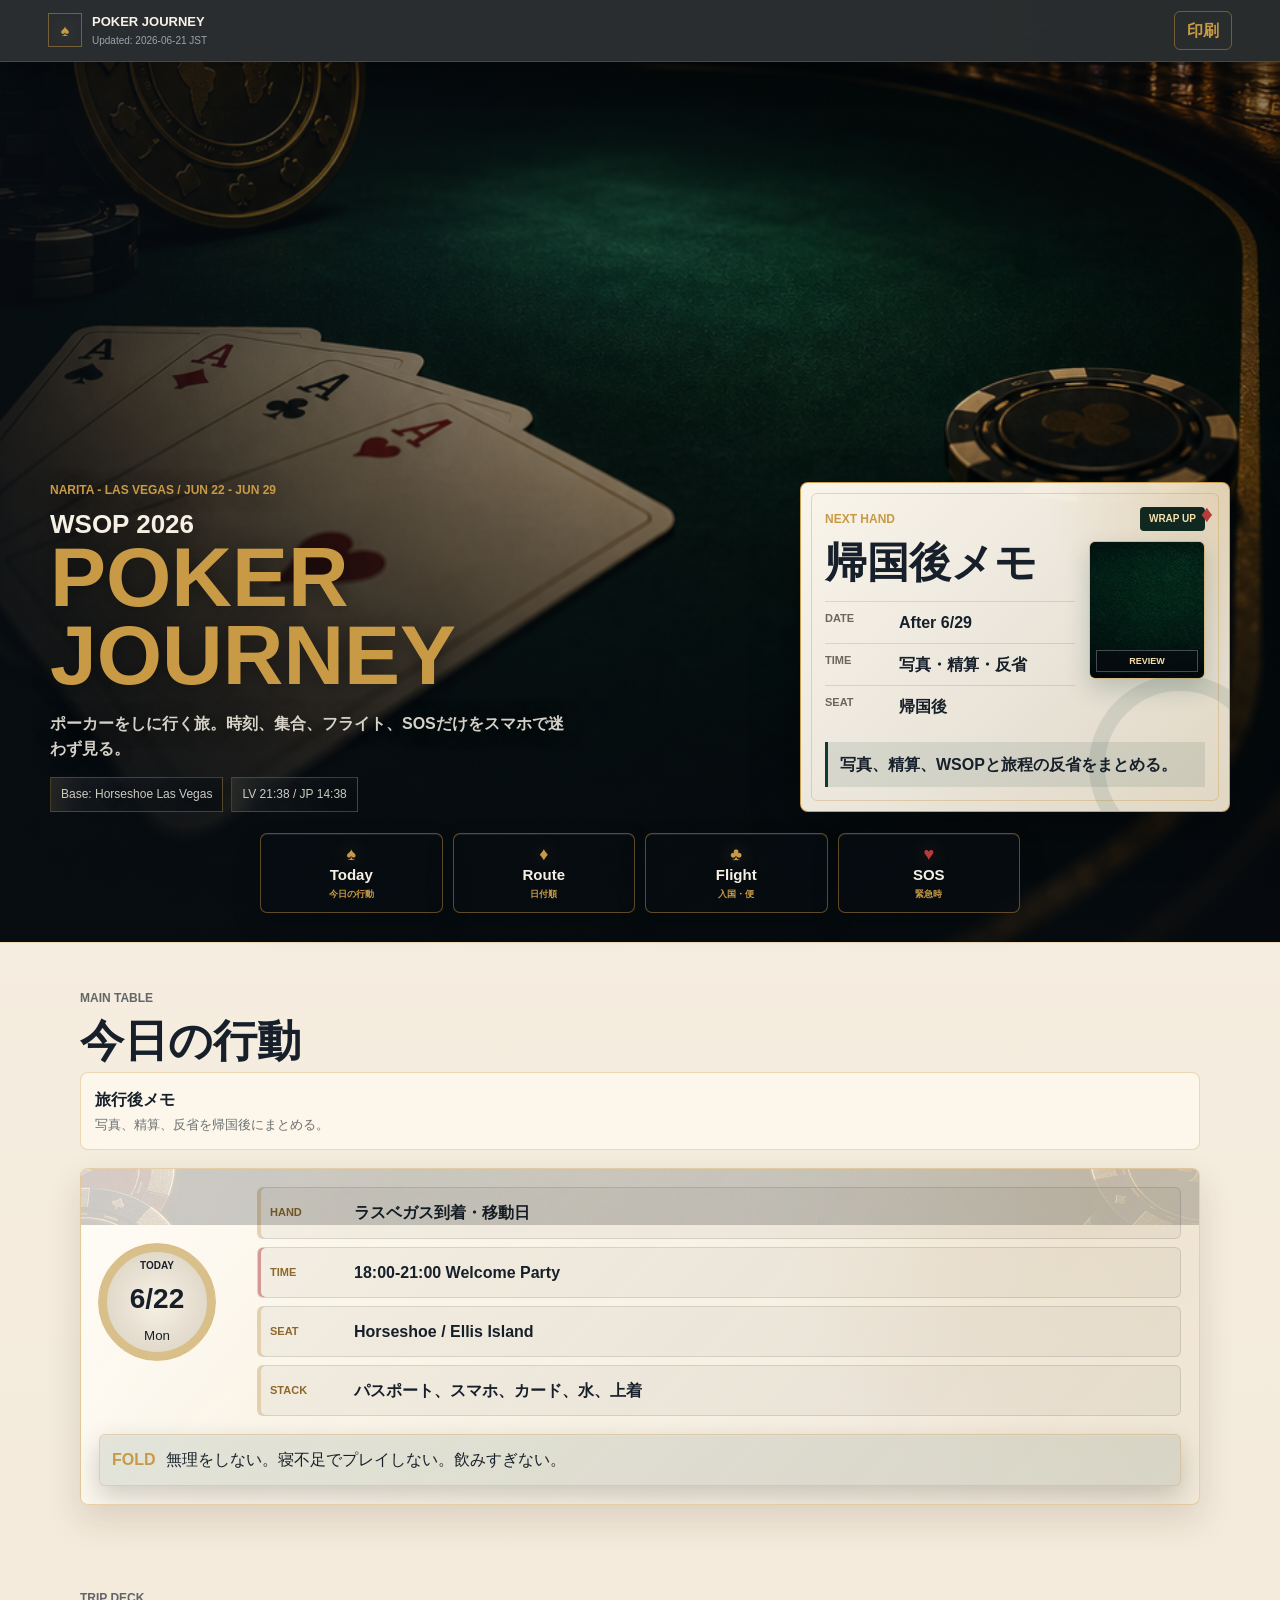
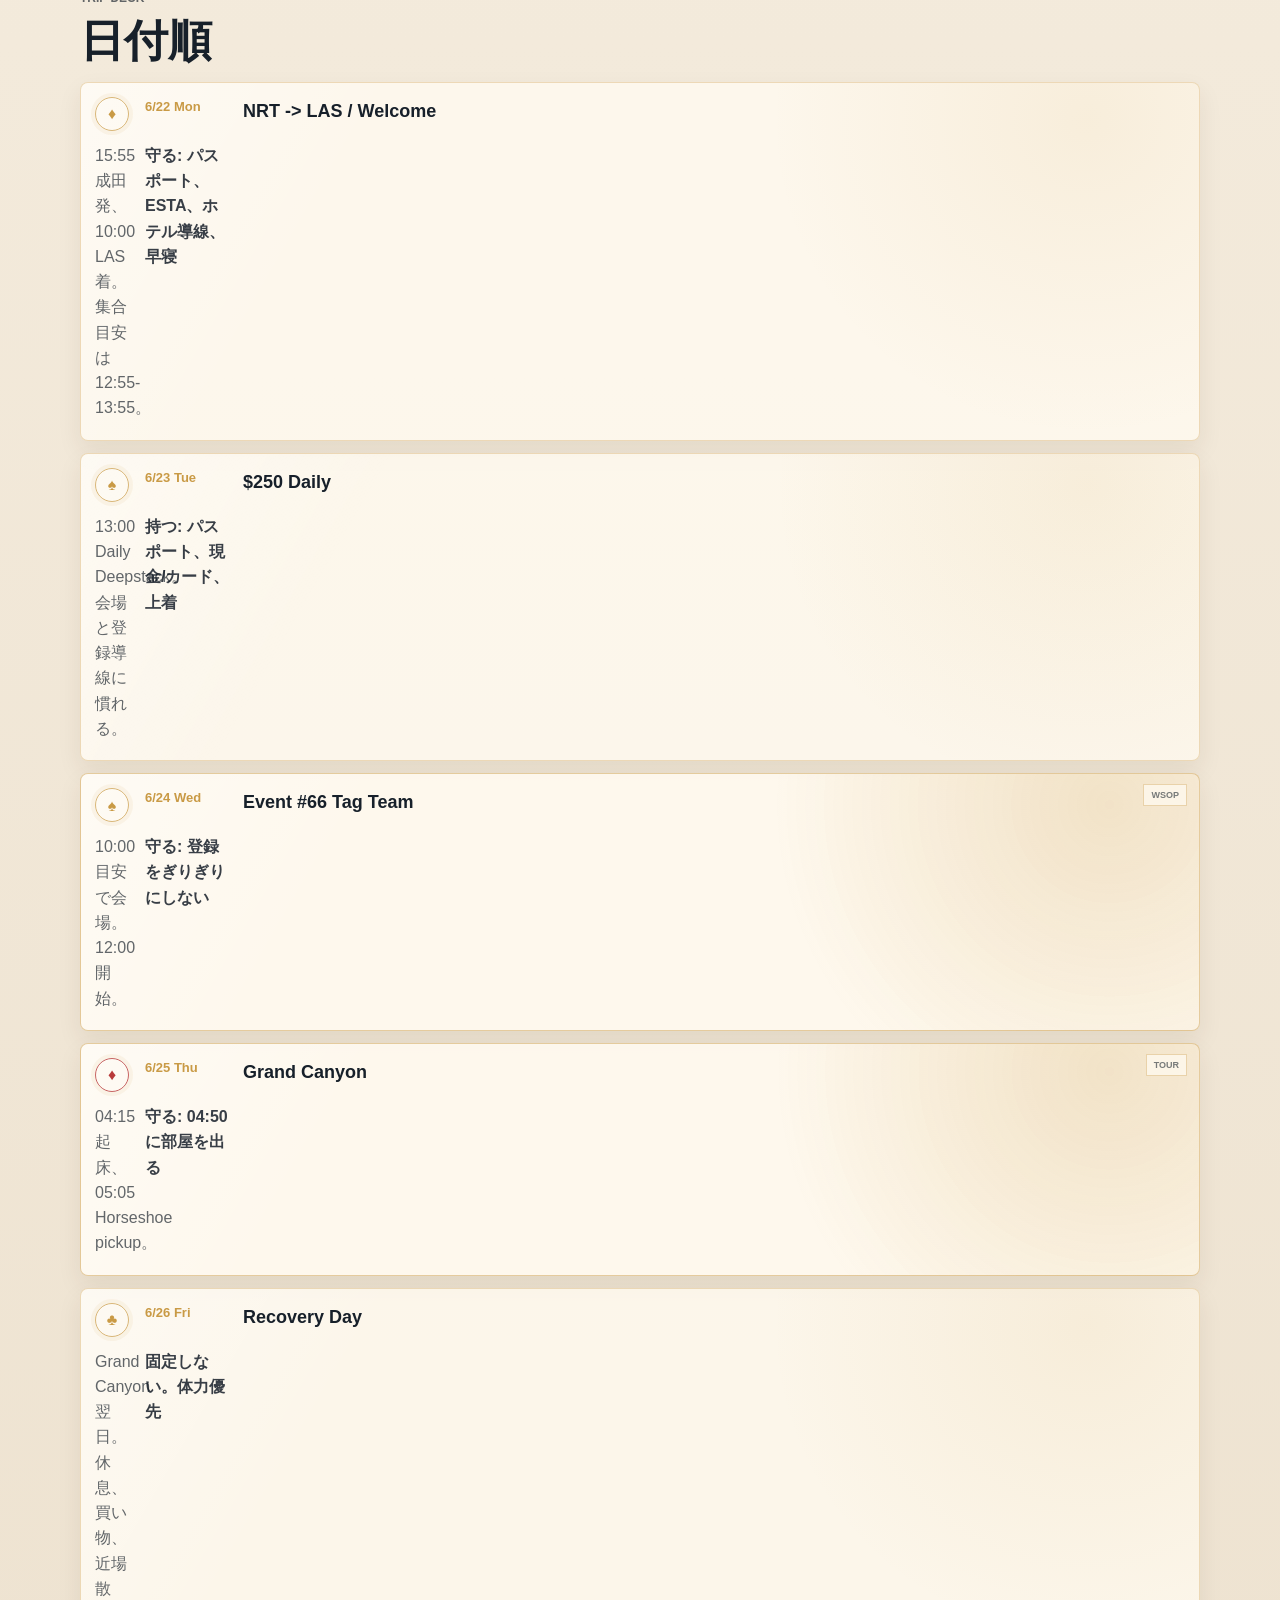
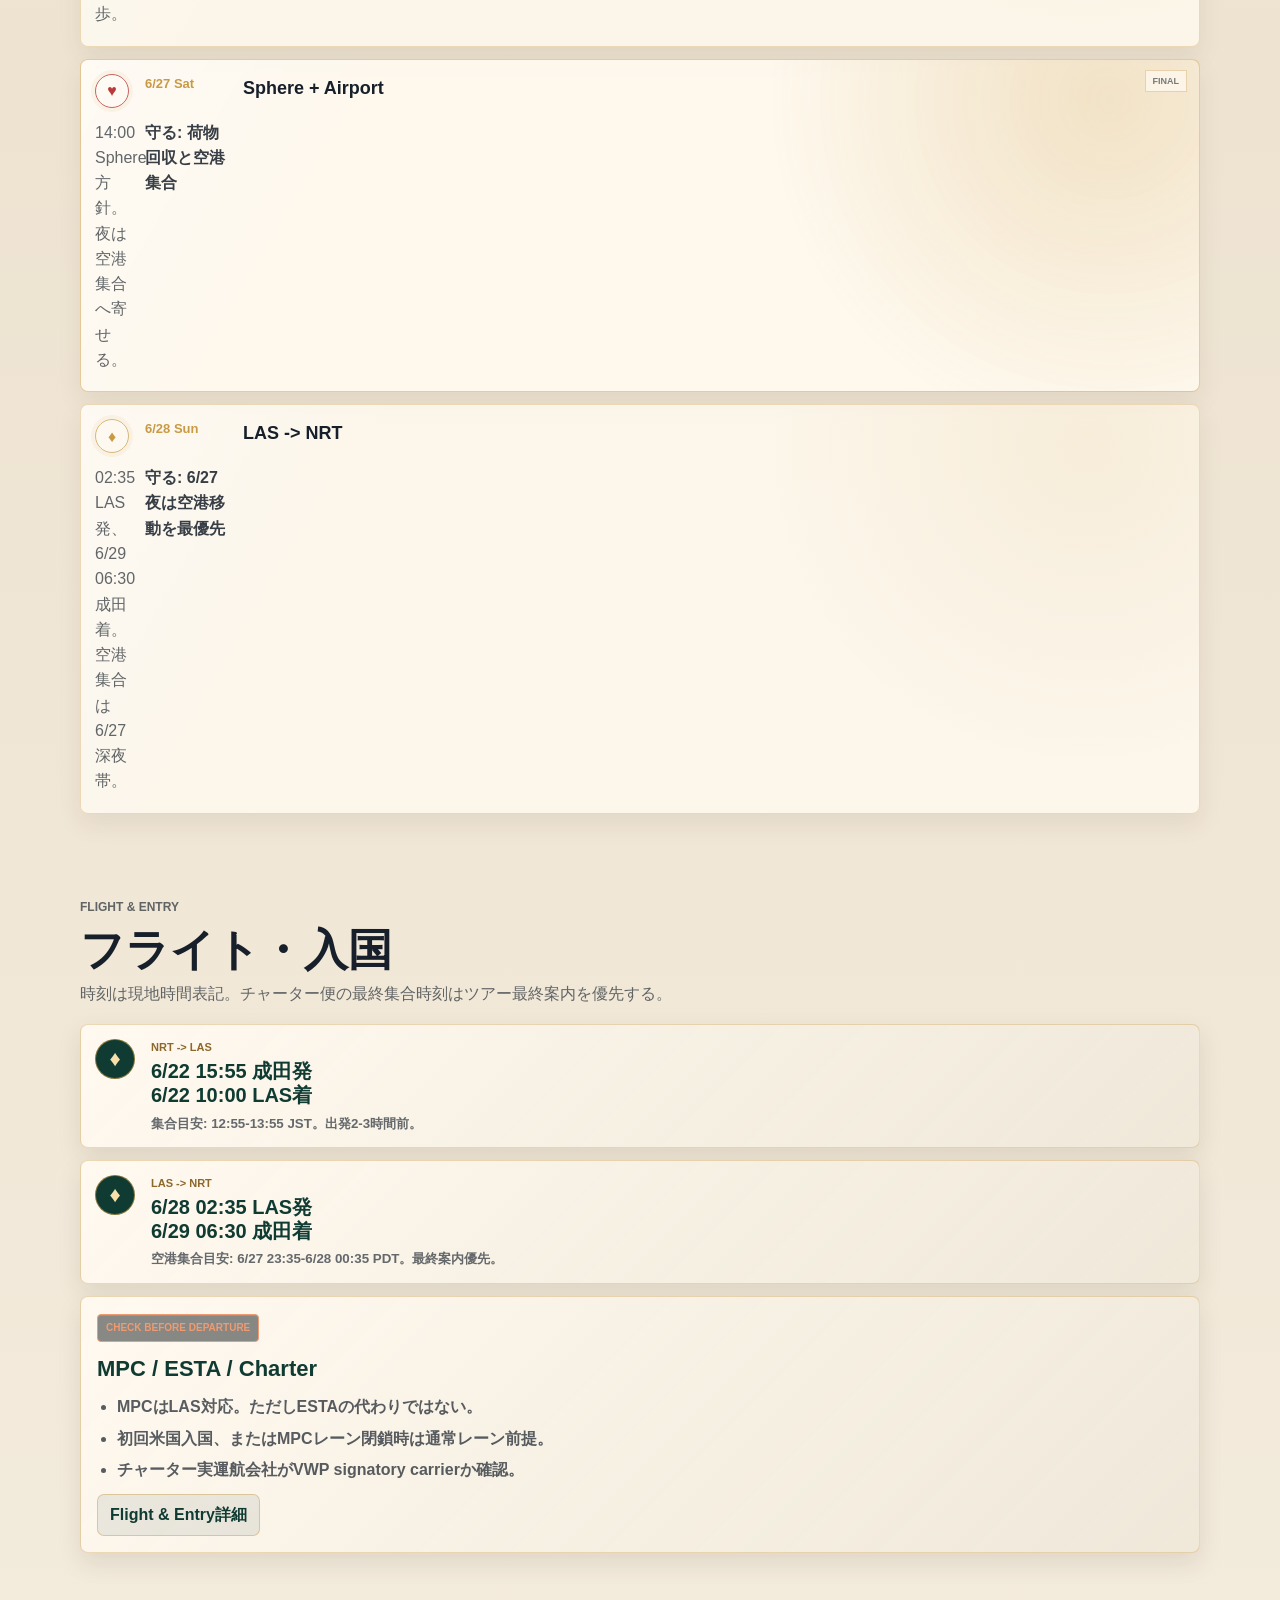
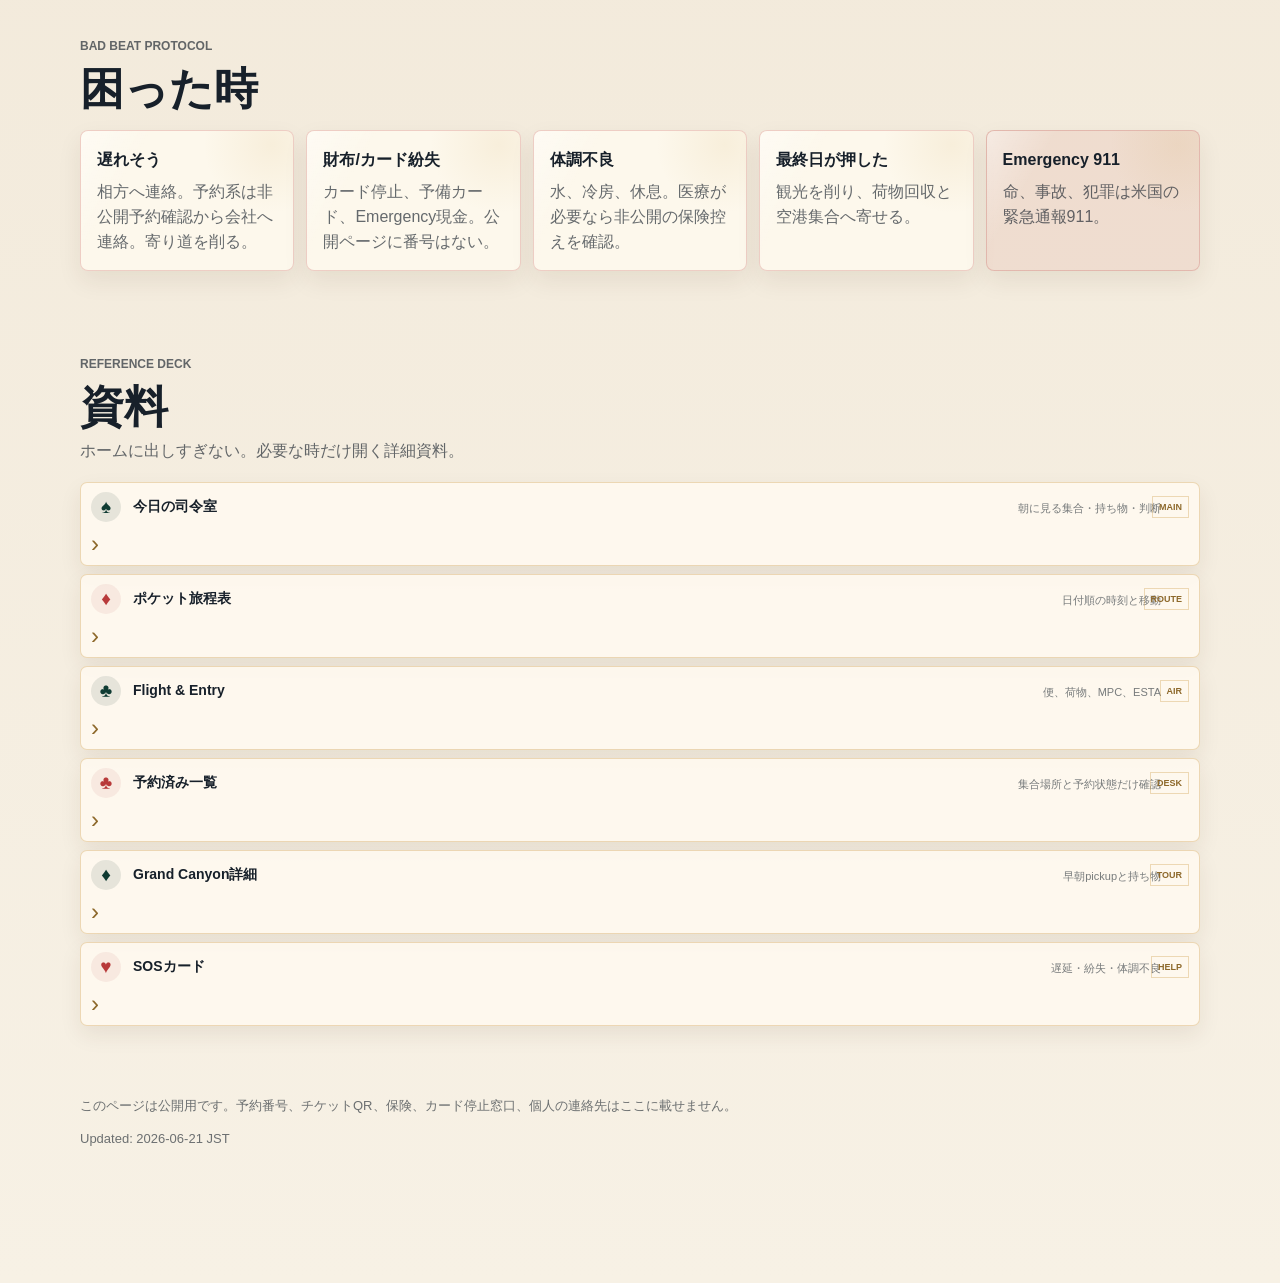
==== commit 4f544367: "Align mobile cover with poker journey mock" ====
--- a/public/index.html
+++ b/public/index.html
@@ -17,7 +17,7 @@
     <header class="site-header" aria-label="サイトヘッダー">
       <a class="brand" href="#top" aria-label="Poker Journey top">
         <span class="brand-suit" aria-hidden="true">♠</span>
-        <span><b>POKER JOURNEY</b><small>Updated: 2026-06-20 JST</small></span>
+        <span><b>POKER JOURNEY</b><small>Updated: 2026-06-21 JST</small></span>
       </a>
       <button class="print-button" type="button" data-print>印刷</button>
     </header>
@@ -32,7 +32,7 @@
         <div class="hero-grid">
           <div class="hero-copy">
             <p class="kicker">NARITA - LAS VEGAS / JUN 22 - JUN 29</p>
-            <h1>WSOP 2026<br><span>Poker Journey</span></h1>
+            <h1><span class="hero-year">WSOP 2026</span><span class="hero-title-main">POKER<br>JOURNEY</span></h1>
             <p class="hero-lead">ポーカーをしに行く旅。時刻、集合、フライト、SOSだけをスマホで迷わず見る。</p>
             <div class="hero-meta poker-controls" aria-label="旅の基本情報">
               <span>Base: Horseshoe Las Vegas</span>
@@ -67,10 +67,10 @@
       </section>
 
       <nav class="hero-actions" aria-label="主要セクション">
-        <a href="#today"><span aria-hidden="true">♠</span><b>今日</b><small>MAIN TABLE</small></a>
-        <a href="#itinerary"><span aria-hidden="true">♦</span><b>日付順</b><small>TRIP DECK</small></a>
-        <a href="#flight"><span aria-hidden="true">♣</span><b>Flight</b><small>ENTRY</small></a>
-        <a class="danger" href="#sos"><span aria-hidden="true">♥</span><b>SOS</b><small>HELP</small></a>
+        <a href="#today"><span aria-hidden="true">♠</span><b>Today</b><small>今日の行動</small></a>
+        <a href="#itinerary"><span aria-hidden="true">♦</span><b>Route</b><small>日付順</small></a>
+        <a href="#flight"><span aria-hidden="true">♣</span><b>Flight</b><small>入国・便</small></a>
+        <a class="danger" href="#sos"><span aria-hidden="true">♥</span><b>SOS</b><small>緊急時</small></a>
       </nav>
 
       <section class="section today-section" id="today" aria-labelledby="today-title">
@@ -183,7 +183,7 @@
 
     <footer class="site-footer">
       <p>このページは公開用です。予約番号、チケットQR、保険、カード停止窓口、個人の連絡先はここに載せません。</p>
-      <p>Updated: 2026-06-20 JST</p>
+      <p>Updated: 2026-06-21 JST</p>
     </footer>
 
     <script src="app.js"></script>
--- a/public/styles.css
+++ b/public/styles.css
@@ -58,6 +58,16 @@
 .kicker,.eyebrow { margin: 0 0 10px; color: var(--gold); font-weight: 850; font-size: 12px; text-transform: uppercase; }
 h1 { margin-bottom: 16px; font-size: clamp(42px, 10vw, 84px); line-height: .93; }
 h1 span { color: var(--gold); }
+.hero-year {
+  display: block;
+  color: var(--ivory);
+  font-size: clamp(18px, 3.5vw, 26px);
+  line-height: 1.1;
+}
+.hero-title-main {
+  display: block;
+  color: var(--gold);
+}
 .hero-lead { max-width: 520px; color: rgba(247,241,229,.86); font-weight: 780; }
 .hero-meta { display: flex; flex-wrap: wrap; gap: 8px; }
 .hero-meta span { padding: 7px 10px; border: 1px solid rgba(247,241,229,.16); background: rgba(8,13,18,.42); font-size: 12px; color: rgba(247,241,229,.82); }
@@ -705,7 +715,7 @@
     display: none;
   }
   .mobile-dock {
-    padding: 4px 10px calc(4px + env(safe-area-inset-bottom));
+    padding: 4px 8px calc(4px + env(safe-area-inset-bottom));
     background: rgba(8,13,18,.96);
   }
   .mobile-dock a {
@@ -818,8 +828,41 @@
       var(--ivory);
   }
 
+  .site-header {
+    position: absolute;
+    inset: 0 0 auto;
+    z-index: 8;
+    min-height: 56px;
+    padding: 12px 16px;
+    border-bottom: 0;
+    background: linear-gradient(180deg, rgba(8,13,18,.62), rgba(8,13,18,0));
+    color: #fff7e6;
+    backdrop-filter: none;
+  }
+
+  .brand {
+    gap: 8px;
+  }
+
+  .brand-suit {
+    width: 32px;
+    height: 32px;
+    border-color: rgba(201,154,69,.66);
+    background: rgba(8,13,18,.34);
+  }
+
+  .brand b {
+    color: #fff7e6;
+    font-size: 11px;
+  }
+
+  .brand small,
+  .print-button {
+    display: none;
+  }
+
   .hero {
-    min-height: 340px;
+    min-height: 372px;
     border-bottom: 0;
   }
 
@@ -851,8 +894,8 @@
   .hero-grid {
     width: calc(100svw - 28px);
     max-width: 410px;
-    min-height: 340px;
-    padding: 22px 0 46px;
+    min-height: 372px;
+    padding: 48px 0 52px;
     align-content: center;
     justify-items: center;
   }
@@ -863,22 +906,29 @@
   }
 
   .kicker {
-    margin-bottom: 9px;
+    margin-bottom: 8px;
     color: #f6dfaa;
-    font-size: 10px;
+    font-size: 9px;
     letter-spacing: 0;
   }
 
   h1 {
-    margin-bottom: 10px;
+    margin-bottom: 11px;
+    font-family: Georgia, "Times New Roman", "Yu Mincho", serif;
+    font-size: 42px;
+    font-weight: 700;
+    line-height: .88;
+    text-align: center;
+  }
+
+  .hero-year {
+    margin-bottom: 6px;
     color: #fff7e6;
-    font-family: Georgia, "Times New Roman", "Yu Mincho", serif;
-    font-size: 39px;
-    font-weight: 700;
-    line-height: .9;
-  }
-
-  h1 span {
+    font-size: 17px;
+    line-height: 1;
+  }
+
+  .hero-title-main {
     color: #f0cf86;
   }
 
@@ -895,7 +945,7 @@
     border-color: rgba(246,223,170,.3);
     background: rgba(8,13,18,.42);
     color: rgba(255,250,240,.9);
-    font-size: 10px;
+    font-size: 9px;
   }
 
   .next-card {
@@ -906,8 +956,8 @@
     display: grid;
     grid-template-columns: 1fr;
     gap: 8px;
-    width: calc(100svw - 44px);
-    max-width: 390px;
+    width: calc(100% - 58px);
+    max-width: 324px;
     margin: 0 auto 96px;
   }
 
@@ -932,12 +982,12 @@
 
   .hero-actions a {
     display: grid;
-    grid-template-columns: 58px minmax(0, 1fr) 18px;
+    grid-template-columns: 50px minmax(0, 1fr) 22px;
     grid-template-rows: auto auto;
-    column-gap: 12px;
+    column-gap: 10px;
     align-items: center;
     min-height: 70px;
-    padding: 9px 12px;
+    padding: 9px 10px;
     border: 1px solid rgba(201,154,69,.48);
     border-radius: 8px;
     background:
@@ -957,9 +1007,9 @@
     grid-column: 3;
     grid-row: 1 / span 2;
     align-self: center;
-    justify-self: end;
+    justify-self: center;
     color: #8d682a;
-    font-size: 30px;
+    font-size: 24px;
     line-height: 1;
   }
 
@@ -968,15 +1018,15 @@
     grid-column: 1;
     grid-row: 1 / span 2;
     place-items: center;
-    width: 46px;
-    height: 46px;
+    width: 42px;
+    height: 42px;
     border: 1px solid rgba(201,154,69,.42);
     border-radius: 50%;
     background:
       radial-gradient(circle at 38% 30%, rgba(255,255,255,.18), transparent 38%),
       var(--felt);
     color: #f6dfaa;
-    font-size: 22px;
+    font-size: 20px;
     box-shadow: inset 0 1px 0 rgba(255,255,255,.18), 0 8px 18px rgba(15,59,50,.2);
   }
 
@@ -989,17 +1039,27 @@
 
   .hero-actions b {
     grid-column: 2;
+    grid-row: 1;
     min-width: 0;
     color: var(--felt);
     font-family: Georgia, "Times New Roman", "Yu Mincho", serif;
-    font-size: 22px;
+    font-size: 21px;
     font-weight: 700;
     line-height: 1.05;
     overflow-wrap: anywhere;
   }
 
+  .hero-actions b::after {
+    content: "";
+    display: block;
+    height: 1px;
+    margin-top: 5px;
+    background: linear-gradient(90deg, rgba(201,154,69,.6), rgba(201,154,69,.08));
+  }
+
   .hero-actions small {
     grid-column: 2;
+    grid-row: 2;
     color: #8d682a;
     font-size: 9px;
     font-weight: 900;
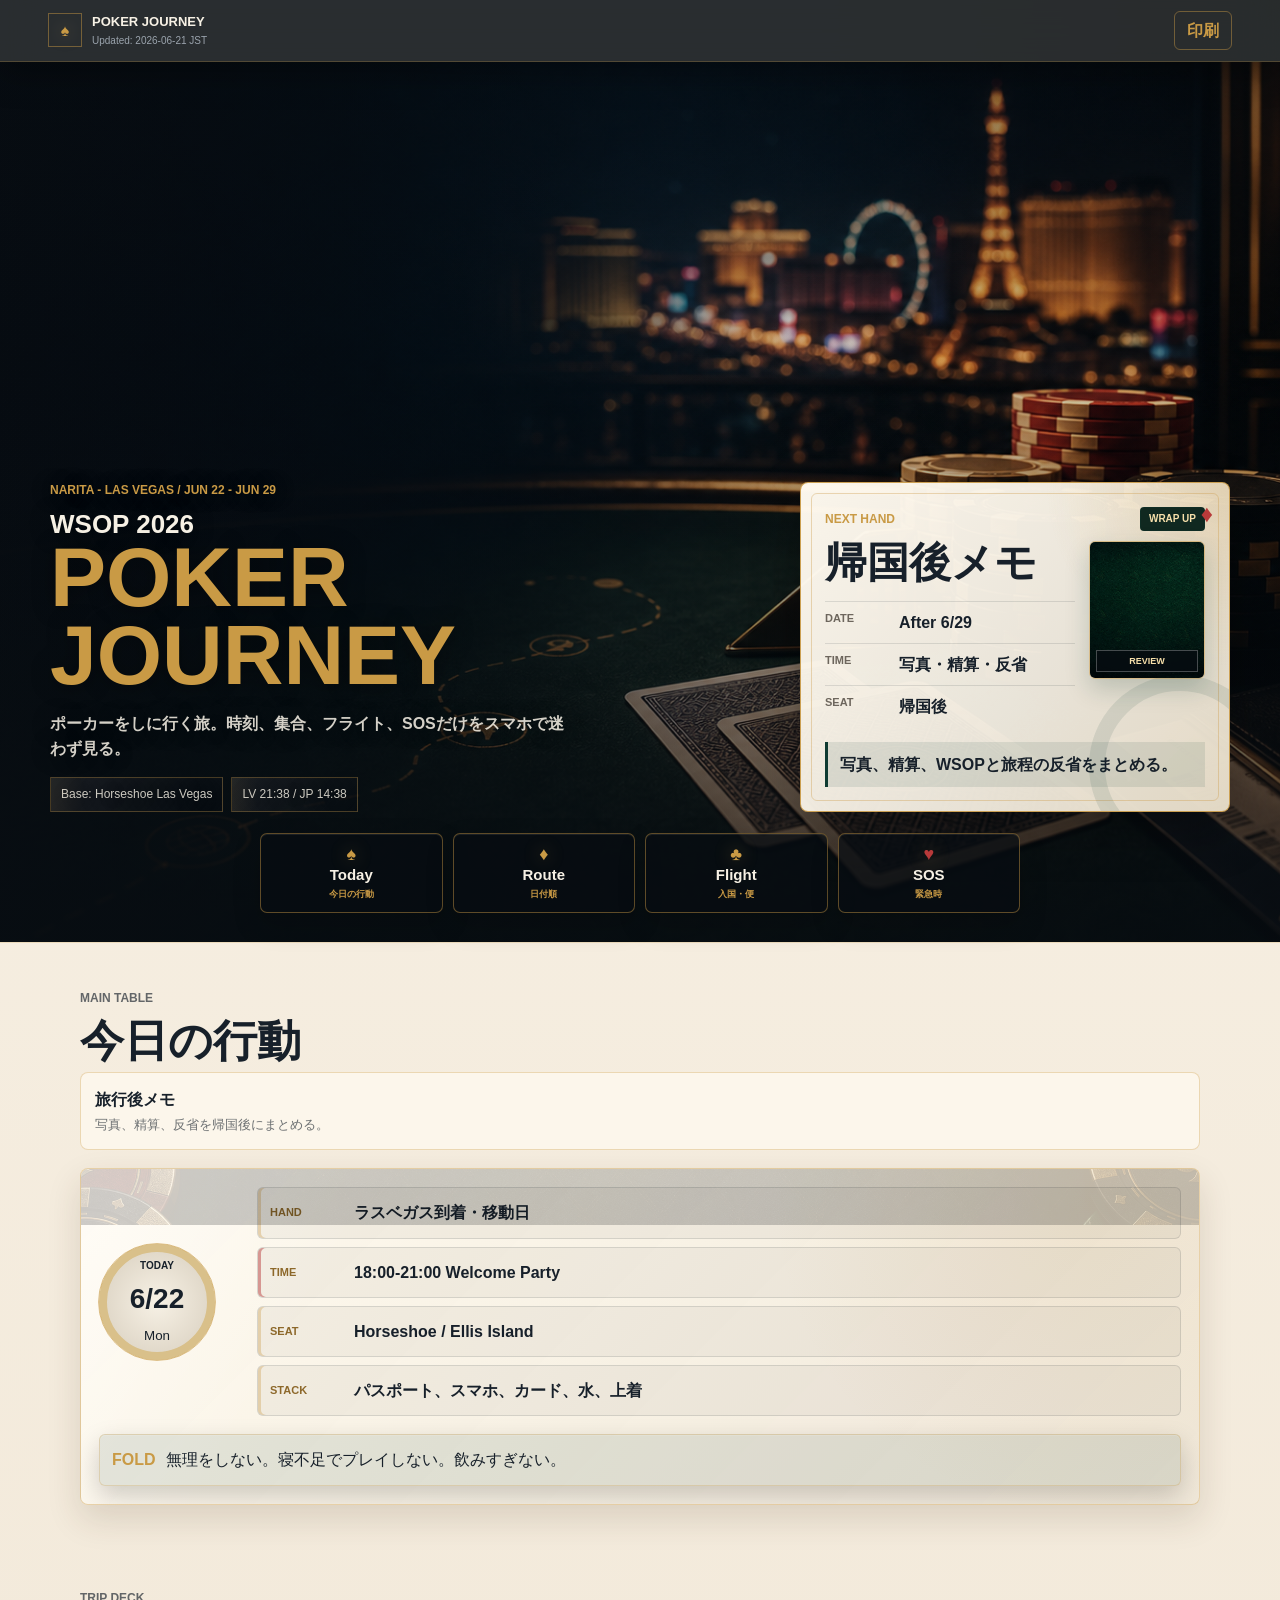
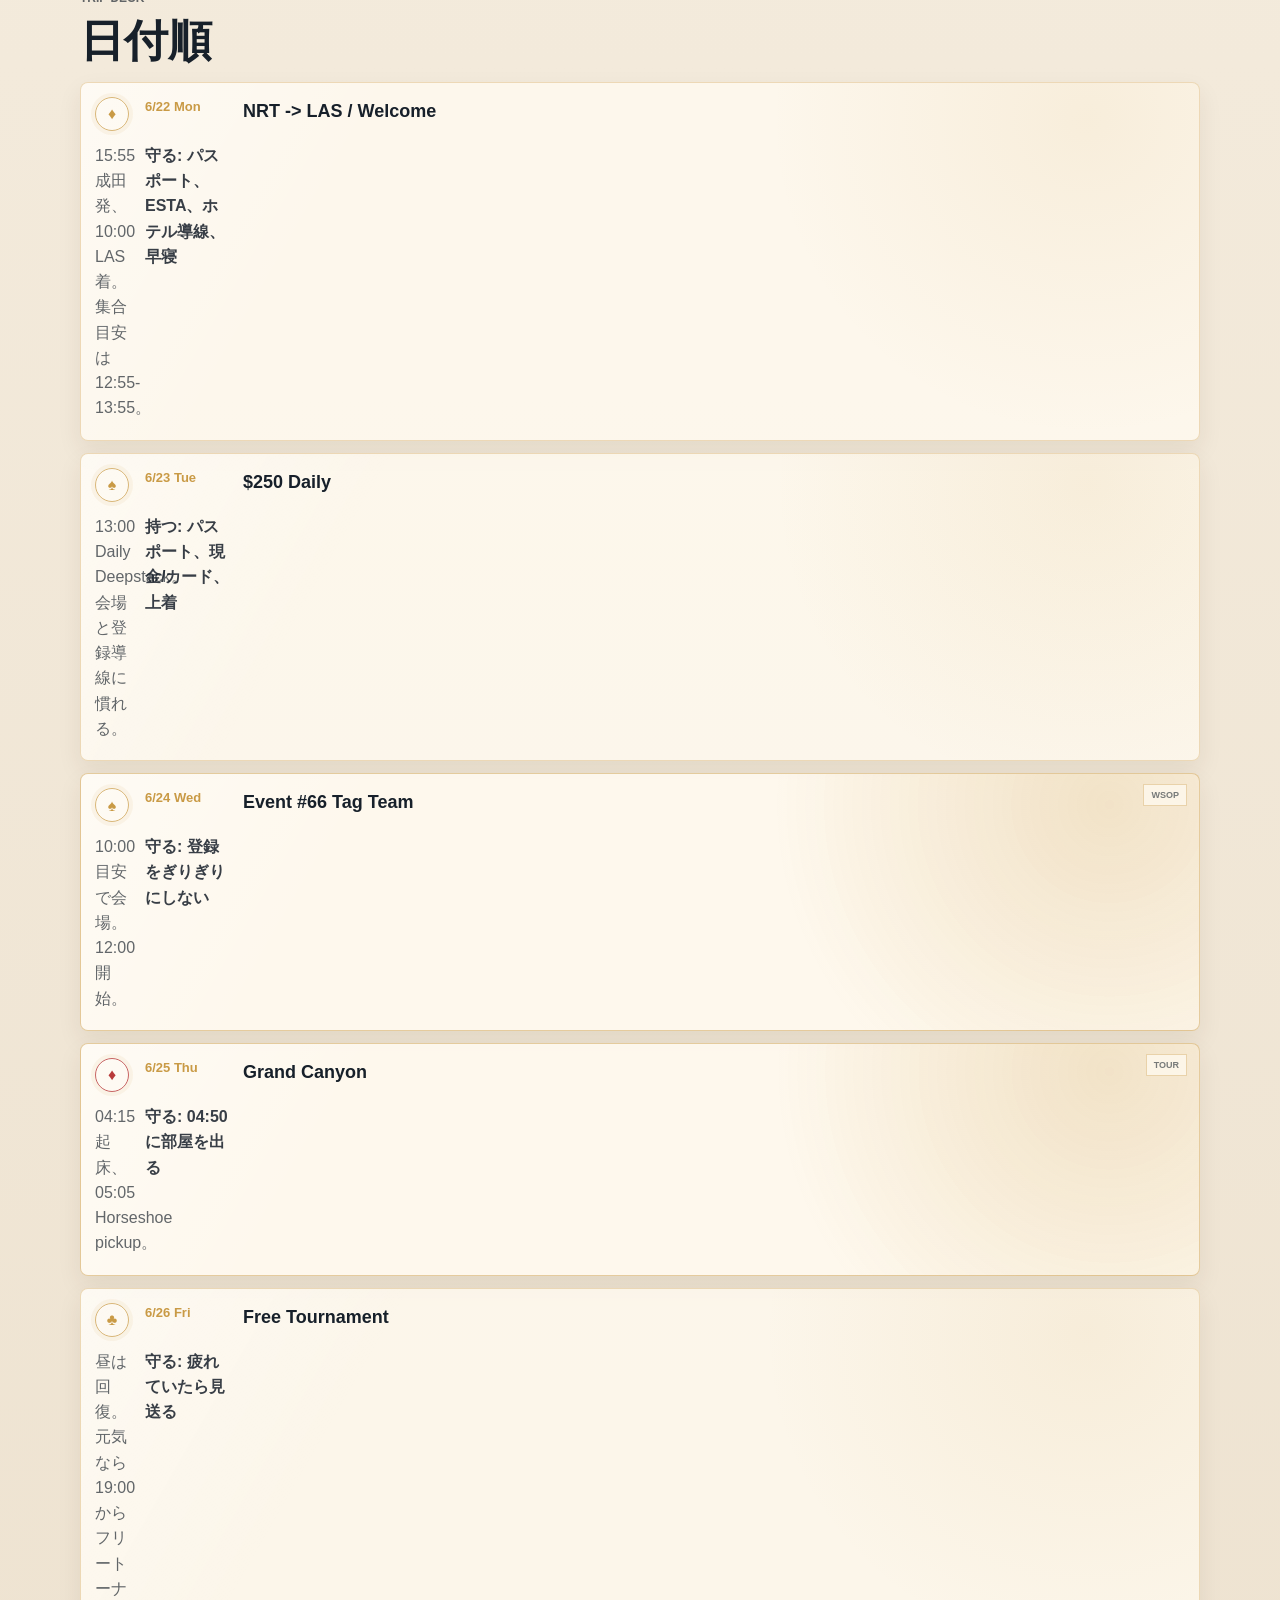
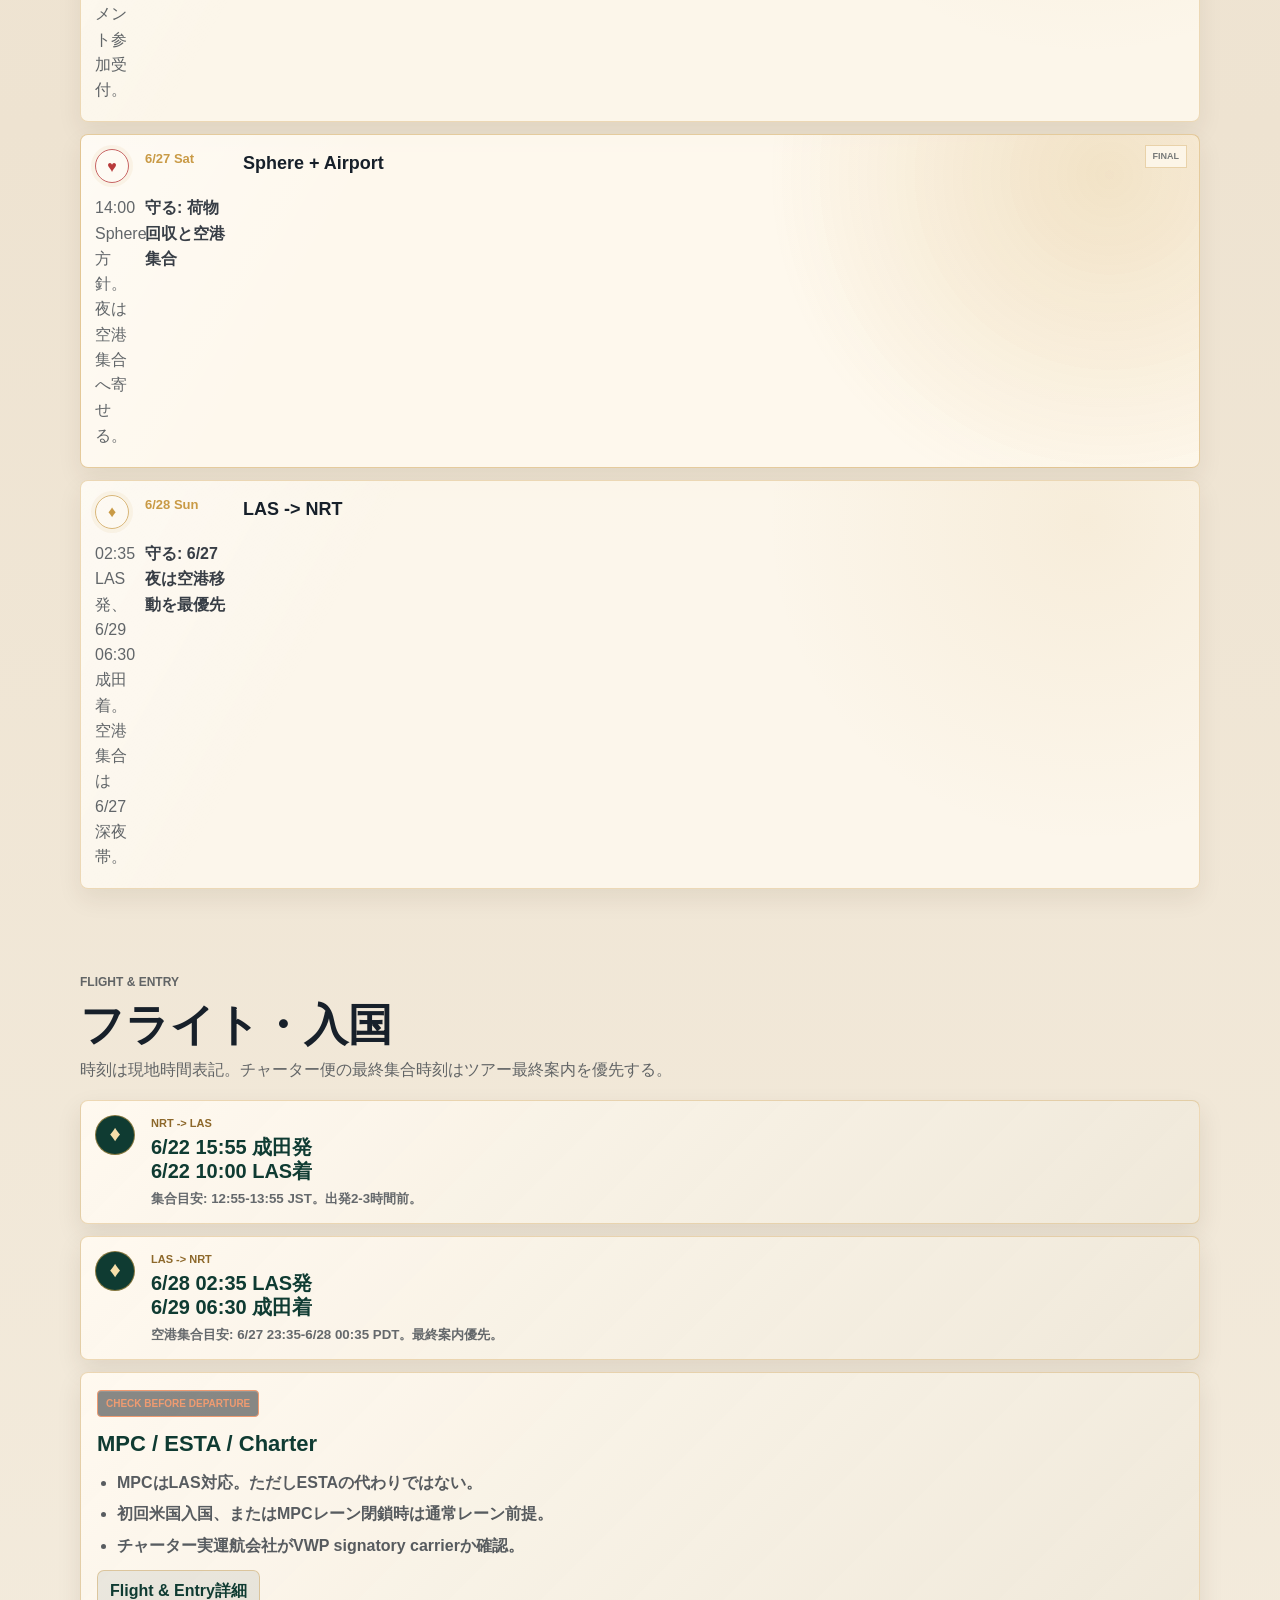
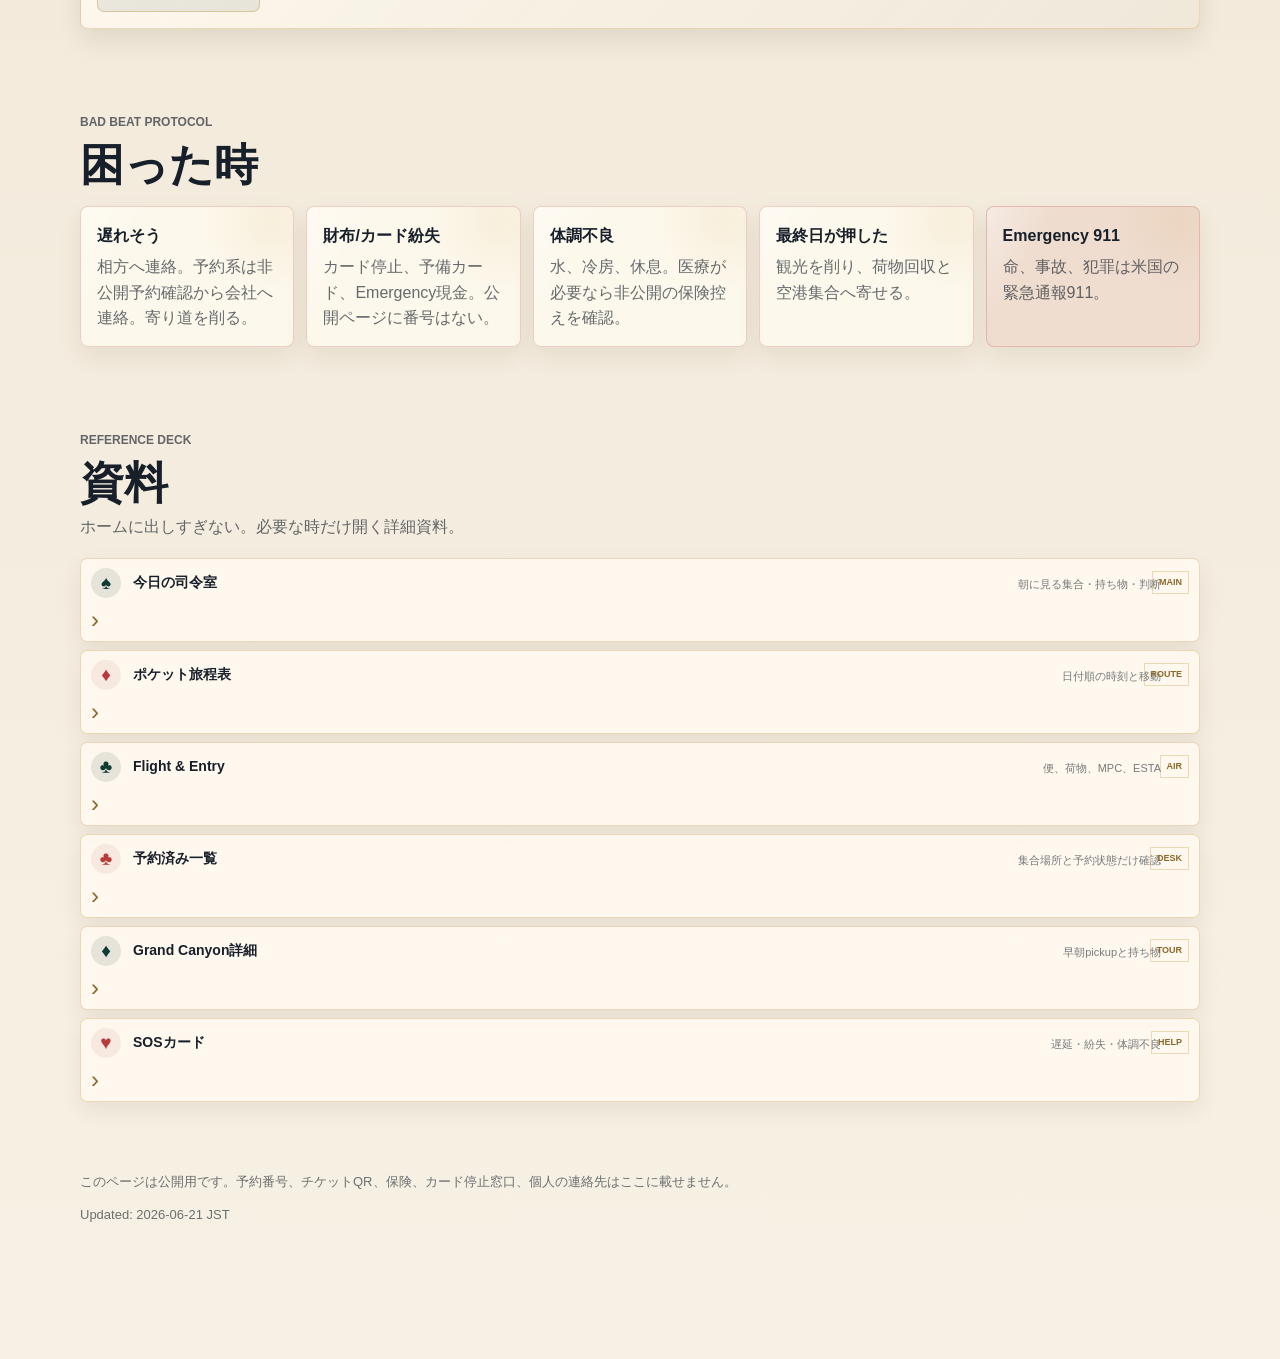
==== commit 3e1bdca5: "Add 6/26 free tournament registration" ====
--- a/public/index.html
+++ b/public/index.html
@@ -101,7 +101,7 @@
           <article data-trip-date="2026-06-23"><div class="dot" aria-hidden="true">♠</div><time>6/23 Tue</time><h3>$250 Daily</h3><p>13:00 Daily Deepstack。会場と登録導線に慣れる。</p><b>持つ: パスポート、現金/カード、上着</b></article>
           <article data-trip-date="2026-06-24"><div class="dot" aria-hidden="true">♠</div><time>6/24 Wed</time><h3>Event #66 Tag Team</h3><p>10:00目安で会場。12:00開始。</p><b>守る: 登録をぎりぎりにしない</b></article>
           <article data-trip-date="2026-06-25"><div class="dot red" aria-hidden="true">♦</div><time>6/25 Thu</time><h3>Grand Canyon</h3><p>04:15起床、05:05 Horseshoe pickup。</p><b>守る: 04:50に部屋を出る</b></article>
-          <article data-trip-date="2026-06-26"><div class="dot" aria-hidden="true">♣</div><time>6/26 Fri</time><h3>Recovery Day</h3><p>Grand Canyon翌日。休息、買い物、近場散歩。</p><b>固定しない。体力優先</b></article>
+          <article data-trip-date="2026-06-26"><div class="dot" aria-hidden="true">♣</div><time>6/26 Fri</time><h3>Free Tournament</h3><p>昼は回復。元気なら19:00からフリートーナメント参加受付。</p><b>守る: 疲れていたら見送る</b></article>
           <article data-trip-date="2026-06-27"><div class="dot heart" aria-hidden="true">♥</div><time>6/27 Sat</time><h3>Sphere + Airport</h3><p>14:00 Sphere方針。夜は空港集合へ寄せる。</p><b>守る: 荷物回収と空港集合</b></article>
           <article data-trip-date="2026-06-28"><div class="dot" aria-hidden="true">♦</div><time>6/28 Sun</time><h3>LAS -> NRT</h3><p>02:35 LAS発、6/29 06:30成田着。空港集合は6/27深夜帯。</p><b>守る: 6/27夜は空港移動を最優先</b></article>
         </div>
--- a/public/styles.css
+++ b/public/styles.css
@@ -1162,4 +1162,295 @@
     font-family: Georgia, "Times New Roman", "Yu Mincho", serif;
     color: var(--felt);
   }
-}
+
+  .hero-actions {
+    margin-bottom: 72px;
+  }
+
+  .section {
+    width: calc(100% - 28px);
+    padding: 24px 0;
+  }
+
+  .section:not(.library-section) {
+    padding-top: 24px;
+  }
+
+  .section-head.compact,
+  .flight-section .section-head,
+  .sos-section .section-head {
+    margin-bottom: 14px;
+    text-align: center;
+  }
+
+  .section-head.compact .eyebrow,
+  .flight-section .section-head .eyebrow,
+  .sos-section .section-head .eyebrow {
+    margin-bottom: 6px;
+    color: #8d682a;
+    font-size: 10px;
+  }
+
+  .section-head.compact h2,
+  .flight-section .section-head h2,
+  .sos-section .section-head h2 {
+    margin-bottom: 8px;
+    font-size: 29px;
+    line-height: 1;
+  }
+
+  .flight-section .section-head p,
+  .sos-section .section-head p {
+    max-width: 330px;
+    margin-inline: auto;
+    font-size: 13px;
+    line-height: 1.55;
+  }
+
+  .timeline {
+    display: grid;
+    gap: 8px;
+    width: 100%;
+    overflow: visible;
+    padding: 0;
+    scroll-snap-type: none;
+  }
+
+  .timeline article {
+    display: grid;
+    grid-template-columns: 34px minmax(0, 1fr);
+    gap: 7px 9px;
+    min-height: 0;
+    padding: 10px 12px;
+    border-color: rgba(201,154,69,.44);
+    background:
+      linear-gradient(135deg, rgba(255,253,248,.96), rgba(246,239,225,.92)),
+      var(--ivory);
+    box-shadow: 0 8px 18px rgba(62,43,18,.09);
+    scroll-snap-align: none;
+  }
+
+  .timeline article[data-trip-date="2026-06-24"]::after,
+  .timeline article[data-trip-date="2026-06-25"]::after,
+  .timeline article[data-trip-date="2026-06-27"]::after {
+    right: 10px;
+    top: 10px;
+    padding: 2px 6px;
+    background: rgba(255,253,248,.86);
+    font-size: 8px;
+  }
+
+  .timeline .dot {
+    grid-column: 1;
+    grid-row: 1 / span 4;
+    width: 30px;
+    height: 30px;
+    margin-top: 1px;
+    background: rgba(15,59,50,.06);
+  }
+
+  .timeline time,
+  .timeline h3,
+  .timeline p,
+  .timeline b {
+    grid-column: 2;
+  }
+
+  .timeline time {
+    font-size: 11px;
+    line-height: 1.1;
+  }
+
+  .timeline h3 {
+    margin-bottom: 1px;
+    padding-right: 52px;
+    font-size: 16px;
+    line-height: 1.15;
+  }
+
+  .timeline p {
+    margin: 0;
+    color: rgba(23,32,42,.66);
+    font-size: 12px;
+    line-height: 1.35;
+  }
+
+  .timeline b {
+    margin-top: 2px;
+    color: #6f5121;
+    font-size: 11px;
+    line-height: 1.35;
+  }
+
+  .flight-grid {
+    gap: 8px;
+  }
+
+  .flight-card,
+  .entry-card {
+    border-color: rgba(201,154,69,.44);
+    background:
+      linear-gradient(135deg, rgba(255,253,248,.96), rgba(246,239,225,.92)),
+      var(--ivory);
+    box-shadow: 0 8px 18px rgba(62,43,18,.09);
+  }
+
+  .flight-card {
+    grid-template-columns: 40px minmax(0, 1fr);
+    min-height: 76px;
+    padding: 11px 12px;
+  }
+
+  .flight-card > span {
+    width: 34px;
+    height: 34px;
+    font-size: 18px;
+  }
+
+  .flight-card p {
+    font-size: 10px;
+    line-height: 1.1;
+  }
+
+  .flight-card h3 {
+    margin-bottom: 4px;
+    font-size: 18px;
+    line-height: 1.16;
+  }
+
+  .flight-card small {
+    font-size: 12px;
+    line-height: 1.4;
+  }
+
+  .entry-card {
+    padding: 13px 14px;
+  }
+
+  .entry-card h3 {
+    font-size: 19px;
+    line-height: 1.18;
+  }
+
+  .entry-card ul {
+    font-size: 12.5px;
+    line-height: 1.55;
+  }
+
+  .entry-card a {
+    width: 100%;
+    justify-content: center;
+    border-color: rgba(201,154,69,.5);
+    background: var(--felt);
+    color: var(--ivory);
+  }
+
+  .sos-grid {
+    gap: 8px;
+  }
+
+  .sos-grid article {
+    min-height: 0;
+    padding: 10px 12px;
+    border-color: rgba(201,154,69,.32);
+    background:
+      linear-gradient(135deg, rgba(255,253,248,.96), rgba(246,239,225,.92)),
+      var(--ivory);
+    box-shadow: 0 8px 18px rgba(62,43,18,.08);
+  }
+
+  .sos-grid article::before {
+    background:
+      linear-gradient(120deg, rgba(255,255,255,.32), transparent 22%),
+      radial-gradient(circle at 94% 8%, rgba(184,58,58,.07), transparent 32%);
+  }
+
+  .sos-grid span {
+    color: var(--felt);
+    font-size: 15px;
+  }
+
+  .sos-grid p {
+    color: rgba(23,32,42,.66);
+    font-size: 12.5px;
+  }
+
+  .sos-grid .emergency {
+    border-color: rgba(184,58,58,.36);
+    background:
+      linear-gradient(135deg, rgba(255,253,248,.96), rgba(249,231,224,.88)),
+      var(--ivory);
+  }
+
+  .hero-actions a,
+  .today-card,
+  .timeline article,
+  .flight-card,
+  .entry-card,
+  .sos-grid article,
+  .library-grid a {
+    background-image:
+      linear-gradient(90deg, rgba(255,253,248,.97) 0%, rgba(255,253,248,.95) 48%, rgba(255,253,248,.76) 72%, rgba(255,253,248,.36) 100%),
+      linear-gradient(135deg, rgba(255,253,248,.92), rgba(246,239,225,.72)),
+      var(--card-art);
+    background-size: cover, cover, cover;
+    background-position: center, center, center;
+    background-repeat: no-repeat;
+  }
+
+  .hero-actions a[href="#today"],
+  .today-card {
+    --card-art: url("assets/generated-card-bg-main-table.jpg");
+  }
+
+  .hero-actions a[href="#itinerary"],
+  .timeline article {
+    --card-art: url("assets/generated-card-bg-route.jpg");
+  }
+
+  .hero-actions a[href="#flight"],
+  .flight-card,
+  .entry-card {
+    --card-art: url("assets/generated-card-bg-flight.jpg");
+  }
+
+  .hero-actions a[href="#sos"],
+  .sos-grid article,
+  .library-grid a {
+    --card-art: url("assets/generated-card-bg-sos.jpg");
+  }
+
+  .hero-actions a {
+    background-image:
+      linear-gradient(90deg, rgba(255,253,248,.98) 0%, rgba(255,253,248,.94) 54%, rgba(255,253,248,.62) 82%, rgba(255,253,248,.28) 100%),
+      var(--card-art);
+  }
+
+  .today-card::before,
+  .timeline article::before,
+  .sos-grid article::before {
+    background:
+      linear-gradient(120deg, rgba(255,255,255,.36), transparent 24%),
+      radial-gradient(circle at 88% 16%, rgba(201,154,69,.08), transparent 32%);
+  }
+
+  .library-grid a {
+    background-position: center, center, right center;
+  }
+
+  .timeline article[data-trip-date="2026-06-24"],
+  .timeline article[data-trip-date="2026-06-25"],
+  .timeline article[data-trip-date="2026-06-27"] {
+    background-image:
+      linear-gradient(90deg, rgba(255,253,248,.97) 0%, rgba(255,253,248,.95) 48%, rgba(255,253,248,.76) 72%, rgba(255,253,248,.36) 100%),
+      linear-gradient(135deg, rgba(255,253,248,.92), rgba(246,239,225,.72)),
+      url("assets/generated-card-bg-route.jpg");
+  }
+
+  .sos-grid .emergency {
+    background-image:
+      linear-gradient(90deg, rgba(255,253,248,.97) 0%, rgba(255,253,248,.94) 50%, rgba(249,231,224,.7) 78%, rgba(249,231,224,.35) 100%),
+      linear-gradient(135deg, rgba(255,253,248,.92), rgba(249,231,224,.72)),
+      url("assets/generated-card-bg-sos.jpg");
+  }
+}
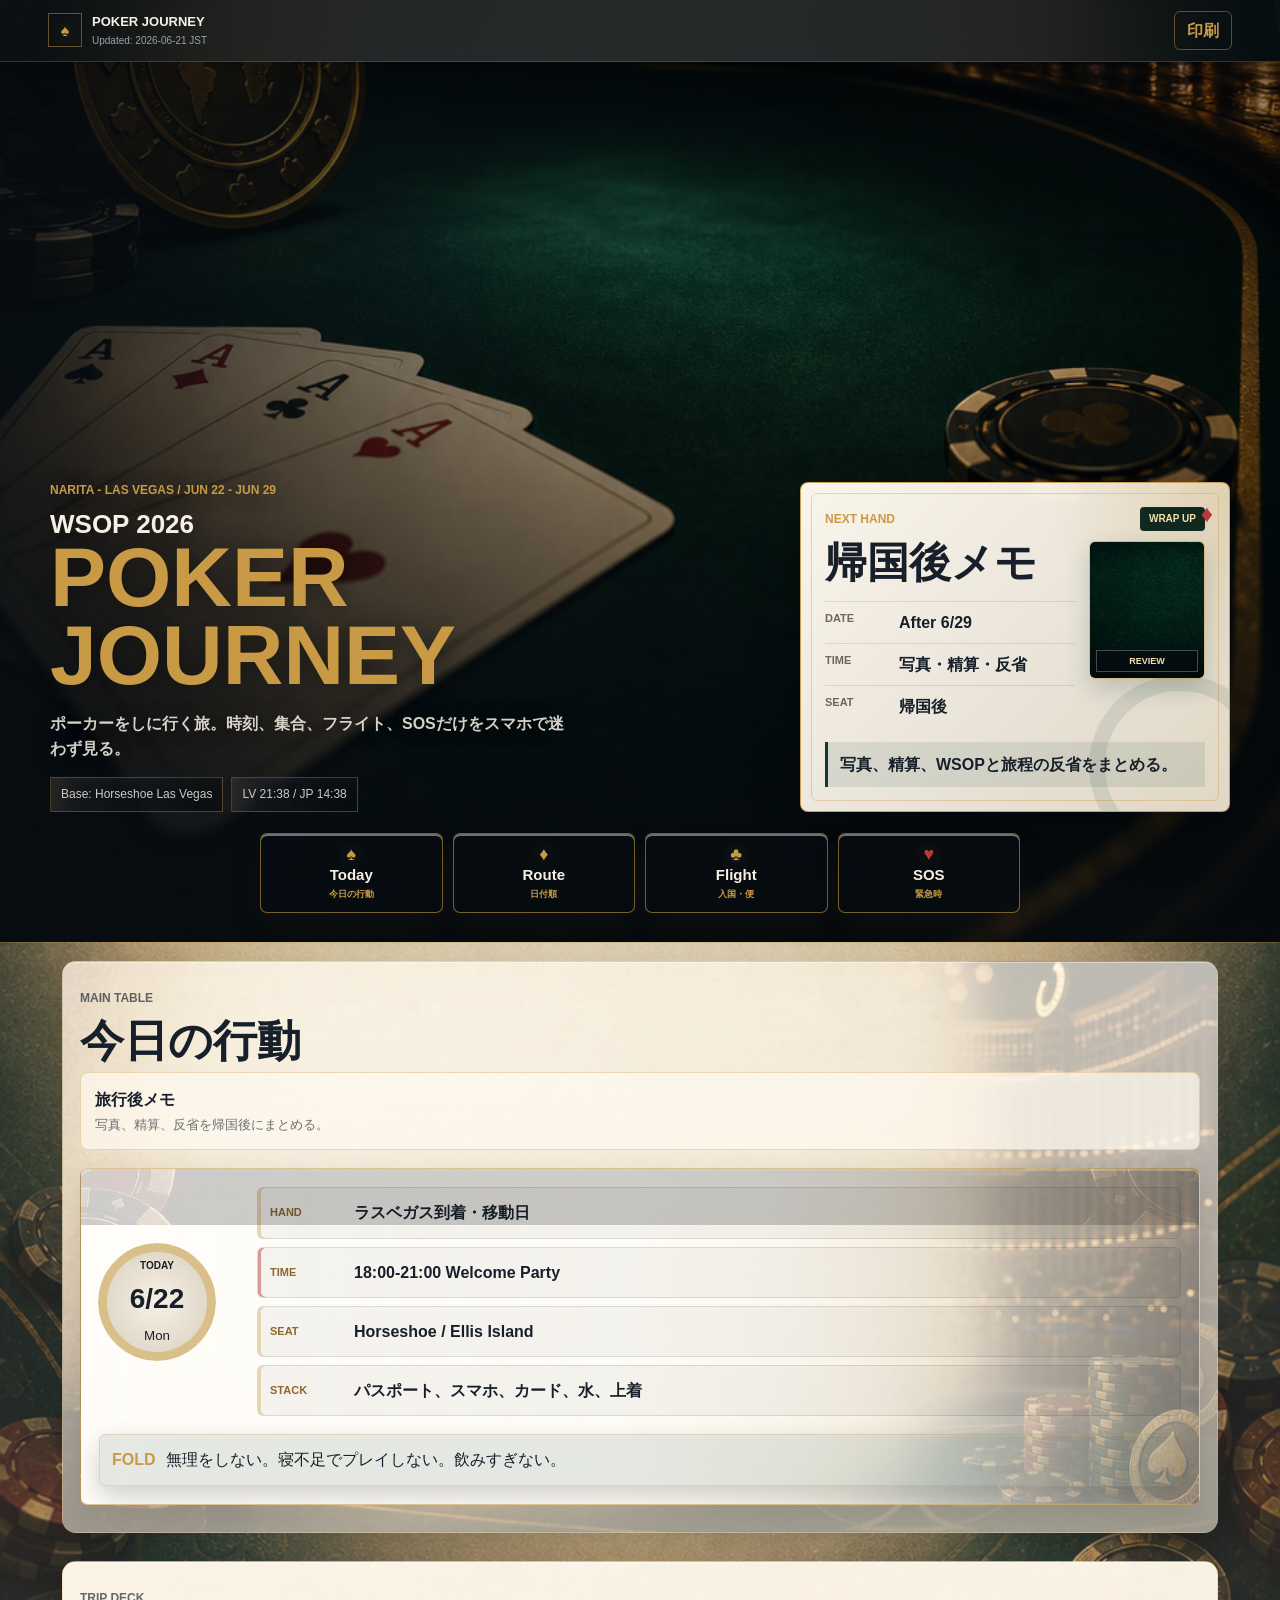
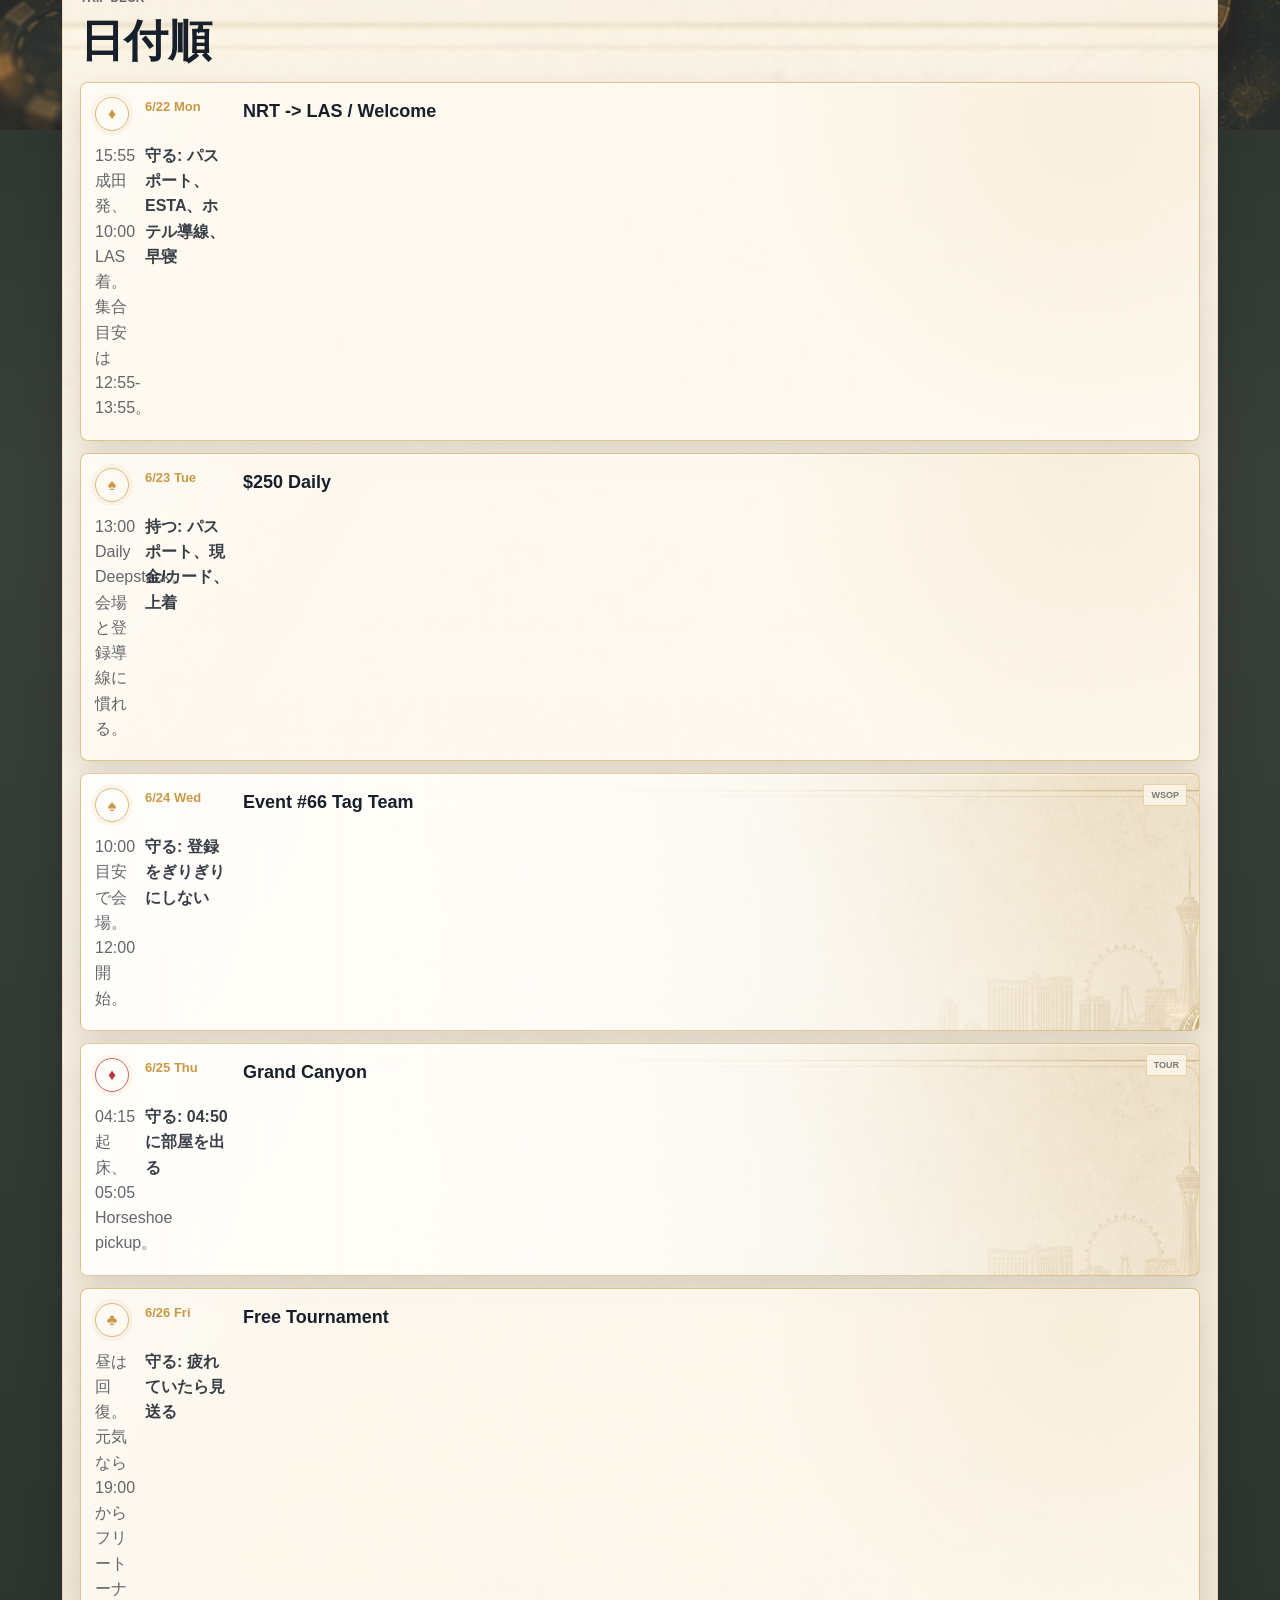
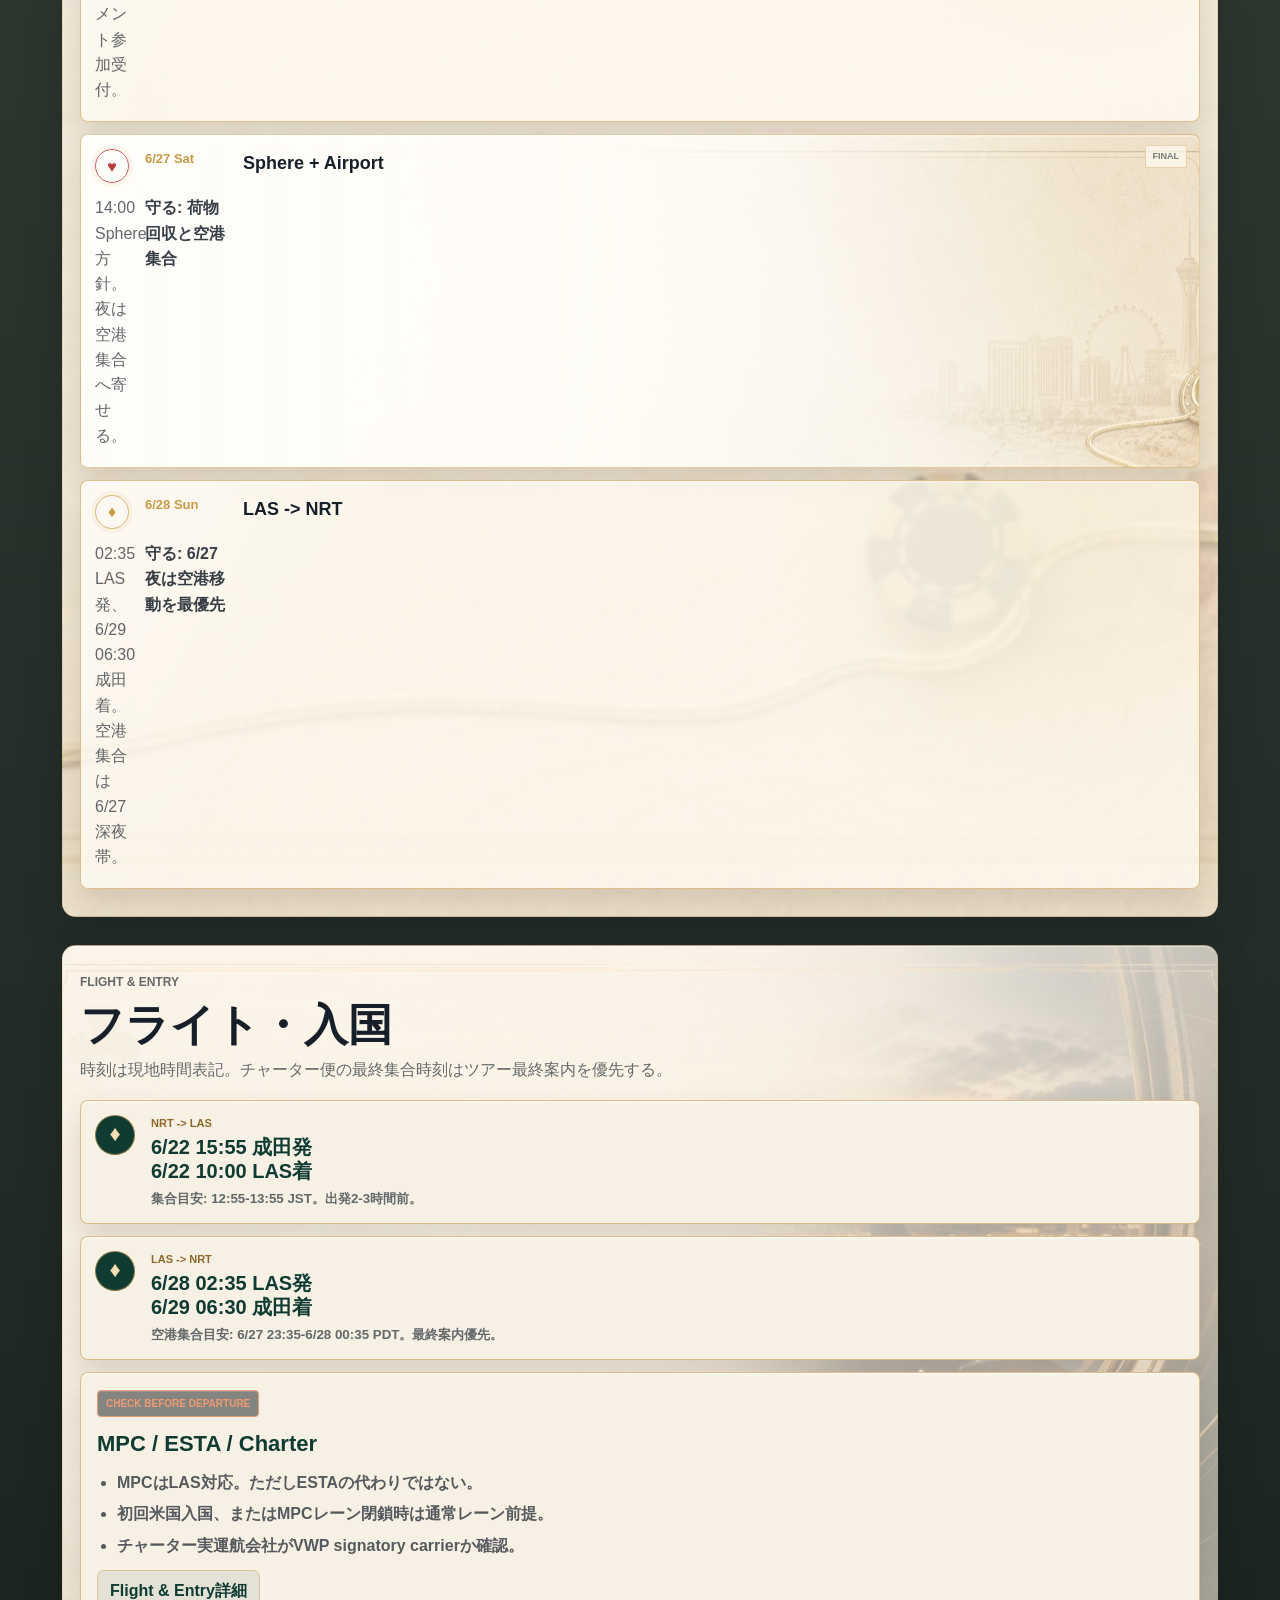
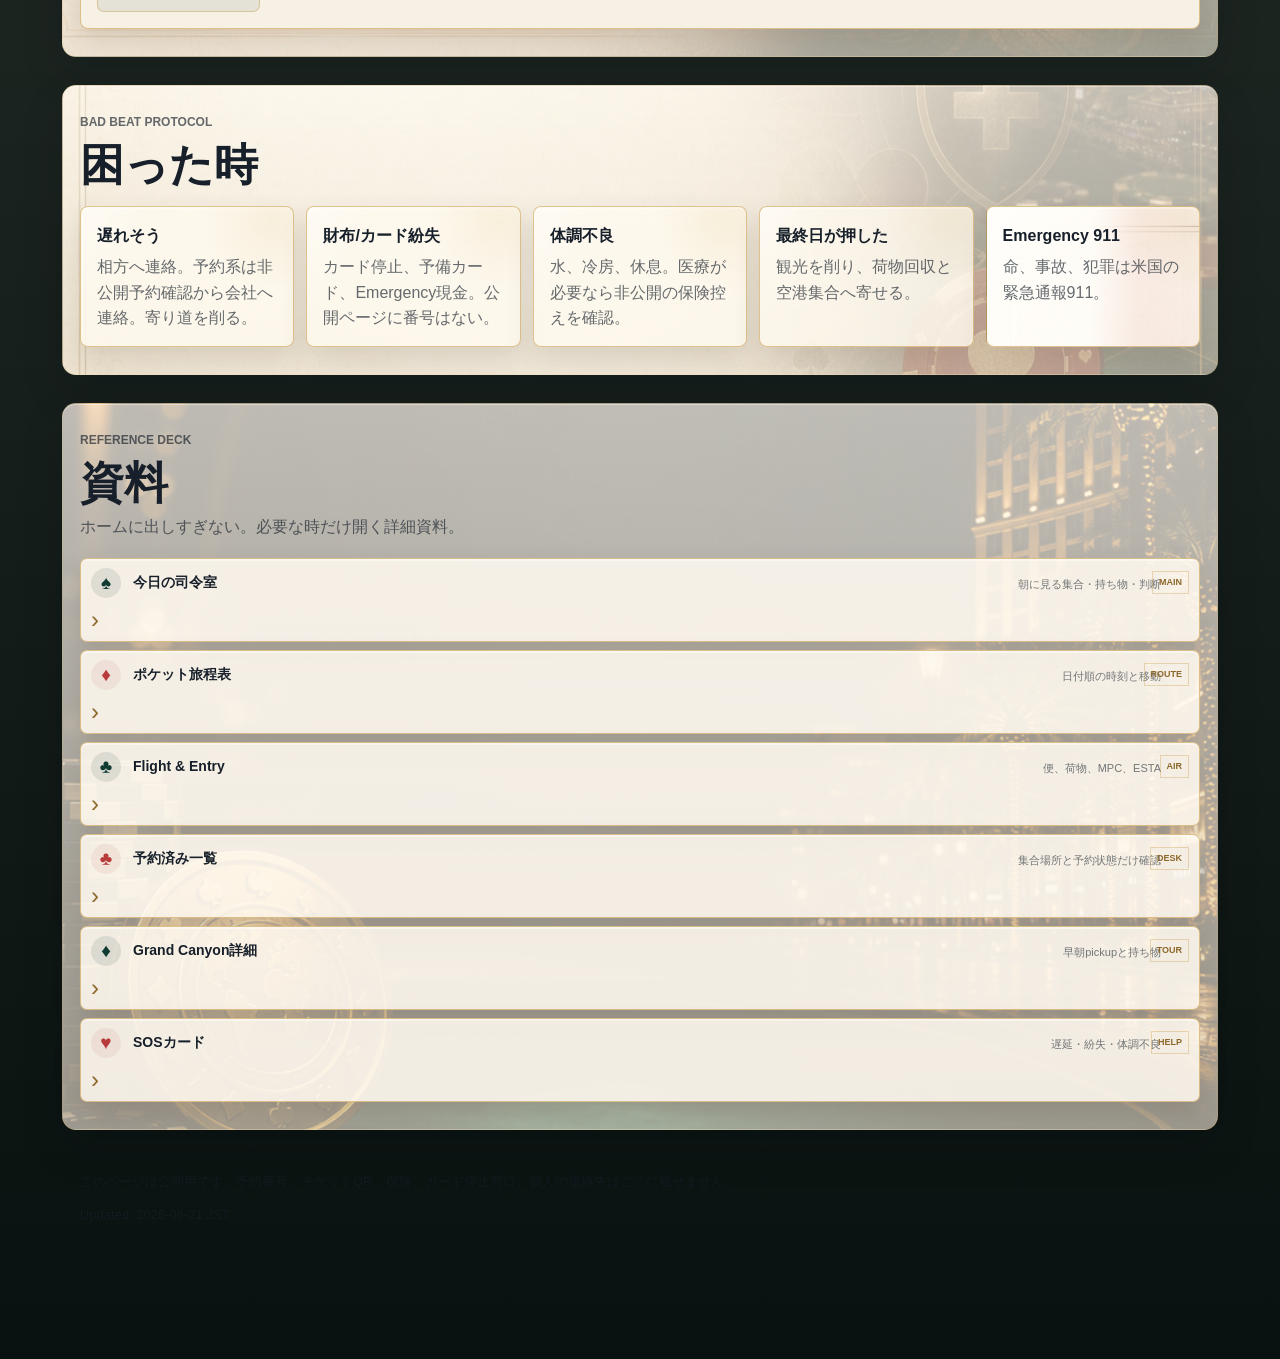
==== commit 5c3958ec: "Enhance mobile poker background design" ====
--- a/public/index.html
+++ b/public/index.html
@@ -11,7 +11,7 @@
     <link rel="shortcut icon" href="favicon.ico">
     <link rel="icon" type="image/png" sizes="192x192" href="assets/app-icon-192.png">
     <link rel="apple-touch-icon" href="assets/app-icon-192.png">
-    <link rel="stylesheet" href="styles.css">
+    <link rel="stylesheet" href="styles.css?v=50">
   </head>
   <body>
     <header class="site-header" aria-label="サイトヘッダー">
--- a/public/styles.css
+++ b/public/styles.css
@@ -1454,3 +1454,176 @@
       url("assets/generated-card-bg-sos.jpg");
   }
 }
+
+/* Luxury table-stage background pass */
+@media screen {
+  body {
+    background-color: #09130f;
+    background-image:
+      linear-gradient(180deg, rgba(8,13,18,.08) 0%, rgba(247,241,229,.2) 34%, rgba(247,241,229,.1) 72%, rgba(8,13,18,.22) 100%),
+      url("assets/generated-page-bg-mobile.png");
+    background-size: auto, cover;
+    background-position: center top, center center;
+    background-repeat: no-repeat, no-repeat;
+    background-attachment: scroll, fixed;
+  }
+
+  .section {
+    position: relative;
+    isolation: isolate;
+  }
+
+  .section::before {
+    content: "";
+    position: absolute;
+    z-index: -1;
+    inset: 14px -18px;
+    border: 1px solid rgba(201,154,69,.2);
+    border-radius: 14px;
+    background:
+      linear-gradient(180deg, rgba(255,250,240,.74), rgba(239,231,216,.66)),
+      var(--section-art, url("assets/generated-poker-felt-texture.png")) center / cover no-repeat;
+    box-shadow: inset 0 1px 0 rgba(255,255,255,.38), 0 18px 44px rgba(8,13,18,.14);
+    pointer-events: none;
+  }
+
+  .today-section {
+    --section-art: url("assets/generated-card-bg-main-table.jpg");
+  }
+
+  #itinerary {
+    --section-art: url("assets/generated-card-bg-route.jpg");
+  }
+
+  .flight-section {
+    --section-art: url("assets/generated-card-bg-flight.jpg");
+  }
+
+  .sos-section {
+    --section-art: url("assets/generated-card-bg-sos.jpg");
+  }
+
+  .library-section {
+    --section-art: url("assets/generated-poker-journey-cover-mobile.png");
+  }
+
+  .hero-actions a,
+  .today-card,
+  .timeline article,
+  .flight-card,
+  .entry-card,
+  .sos-grid article,
+  .library-grid a {
+    border-color: rgba(201,154,69,.58);
+    background-image:
+      linear-gradient(90deg, rgba(255,253,248,.98) 0%, rgba(255,253,248,.95) 42%, rgba(255,253,248,.68) 64%, rgba(255,253,248,.16) 100%),
+      linear-gradient(135deg, rgba(255,253,248,.86), rgba(246,239,225,.34)),
+      var(--card-art);
+    background-size: cover, cover, cover;
+    background-position: center, center, right center;
+    box-shadow: 0 12px 28px rgba(62,43,18,.14), 0 2px 0 rgba(255,255,255,.42) inset;
+  }
+
+  .today-card {
+    background-image:
+      linear-gradient(90deg, rgba(255,253,248,.98) 0%, rgba(255,253,248,.95) 48%, rgba(255,253,248,.68) 72%, rgba(255,253,248,.18) 100%),
+      linear-gradient(135deg, rgba(255,253,248,.86), rgba(246,239,225,.34)),
+      url("assets/generated-card-bg-main-table.jpg");
+  }
+
+  .timeline article[data-trip-date="2026-06-24"],
+  .timeline article[data-trip-date="2026-06-25"],
+  .timeline article[data-trip-date="2026-06-27"] {
+    background-image:
+      linear-gradient(90deg, rgba(255,253,248,.98) 0%, rgba(255,253,248,.95) 42%, rgba(255,253,248,.68) 64%, rgba(255,253,248,.16) 100%),
+      linear-gradient(135deg, rgba(255,253,248,.86), rgba(246,239,225,.34)),
+      url("assets/generated-card-bg-route.jpg");
+  }
+
+  .sos-grid .emergency {
+    background-image:
+      linear-gradient(90deg, rgba(255,253,248,.98) 0%, rgba(255,253,248,.94) 48%, rgba(249,231,224,.62) 72%, rgba(249,231,224,.16) 100%),
+      linear-gradient(135deg, rgba(255,253,248,.86), rgba(249,231,224,.34)),
+      url("assets/generated-card-bg-sos.jpg");
+  }
+}
+
+@media screen and (max-width: 520px) {
+  body {
+    background-image:
+      linear-gradient(180deg, rgba(8,13,18,0) 0%, rgba(8,13,18,0) 330px, rgba(247,241,229,.1) 520px, rgba(247,241,229,.06) 100%),
+      linear-gradient(90deg, rgba(8,13,18,.18), rgba(255,250,240,.05) 48%, rgba(8,13,18,.18)),
+      url("assets/generated-page-bg-mobile.png");
+    background-size: auto, auto, cover;
+    background-position: center top, center top, center center;
+    background-repeat: no-repeat, no-repeat, no-repeat;
+    background-attachment: scroll, scroll, fixed;
+  }
+
+  .hero::after {
+    background:
+      linear-gradient(180deg, rgba(255,250,240,.95), rgba(243,234,216,.82)),
+      url("assets/generated-page-bg-mobile.png") center 40% / cover no-repeat;
+    box-shadow: 0 -10px 24px rgba(201,154,69,.24), inset 0 1px 0 rgba(255,255,255,.7);
+  }
+
+  .section::before {
+    inset: 10px -8px;
+    border-color: rgba(201,154,69,.24);
+    border-radius: 12px;
+    background:
+      linear-gradient(180deg, rgba(255,250,240,.68), rgba(239,231,216,.62)),
+      var(--section-art, url("assets/generated-poker-felt-texture.png")) right center / cover no-repeat;
+    box-shadow: inset 0 1px 0 rgba(255,255,255,.34), 0 16px 34px rgba(8,13,18,.12);
+  }
+
+  .section {
+    scroll-margin-top: 12px;
+  }
+
+  .section-head h2,
+  .section-head.compact h2,
+  .flight-section .section-head h2,
+  .sos-section .section-head h2 {
+    text-shadow: 0 1px 0 rgba(255,255,255,.82), 0 10px 24px rgba(8,13,18,.12);
+  }
+
+  .section-head .eyebrow,
+  .section-head.compact .eyebrow,
+  .flight-section .section-head .eyebrow,
+  .sos-section .section-head .eyebrow {
+    text-shadow: 0 1px 0 rgba(255,255,255,.72);
+  }
+
+  .hero-actions a,
+  .today-card,
+  .timeline article,
+  .flight-card,
+  .entry-card,
+  .sos-grid article,
+  .library-grid a {
+    background-image:
+      linear-gradient(90deg, rgba(255,253,248,.98) 0%, rgba(255,253,248,.94) 46%, rgba(255,253,248,.58) 68%, rgba(255,253,248,.08) 100%),
+      linear-gradient(135deg, rgba(255,253,248,.78), rgba(246,239,225,.22)),
+      var(--card-art);
+    background-position: center, center, right center;
+    box-shadow: 0 12px 26px rgba(62,43,18,.16), 0 1px 0 rgba(255,255,255,.48) inset;
+  }
+
+  .hero-actions a {
+    background-image:
+      linear-gradient(90deg, rgba(255,253,248,.99) 0%, rgba(255,253,248,.94) 48%, rgba(255,253,248,.54) 74%, rgba(255,253,248,.08) 100%),
+      var(--card-art);
+  }
+
+  .today-card {
+    background-image:
+      linear-gradient(90deg, rgba(255,253,248,.98) 0%, rgba(255,253,248,.95) 50%, rgba(255,253,248,.62) 76%, rgba(255,253,248,.08) 100%),
+      linear-gradient(135deg, rgba(255,253,248,.78), rgba(246,239,225,.22)),
+      url("assets/generated-card-bg-main-table.jpg");
+  }
+
+  .mobile-dock {
+    box-shadow: 0 -18px 42px rgba(0,0,0,.55);
+  }
+}
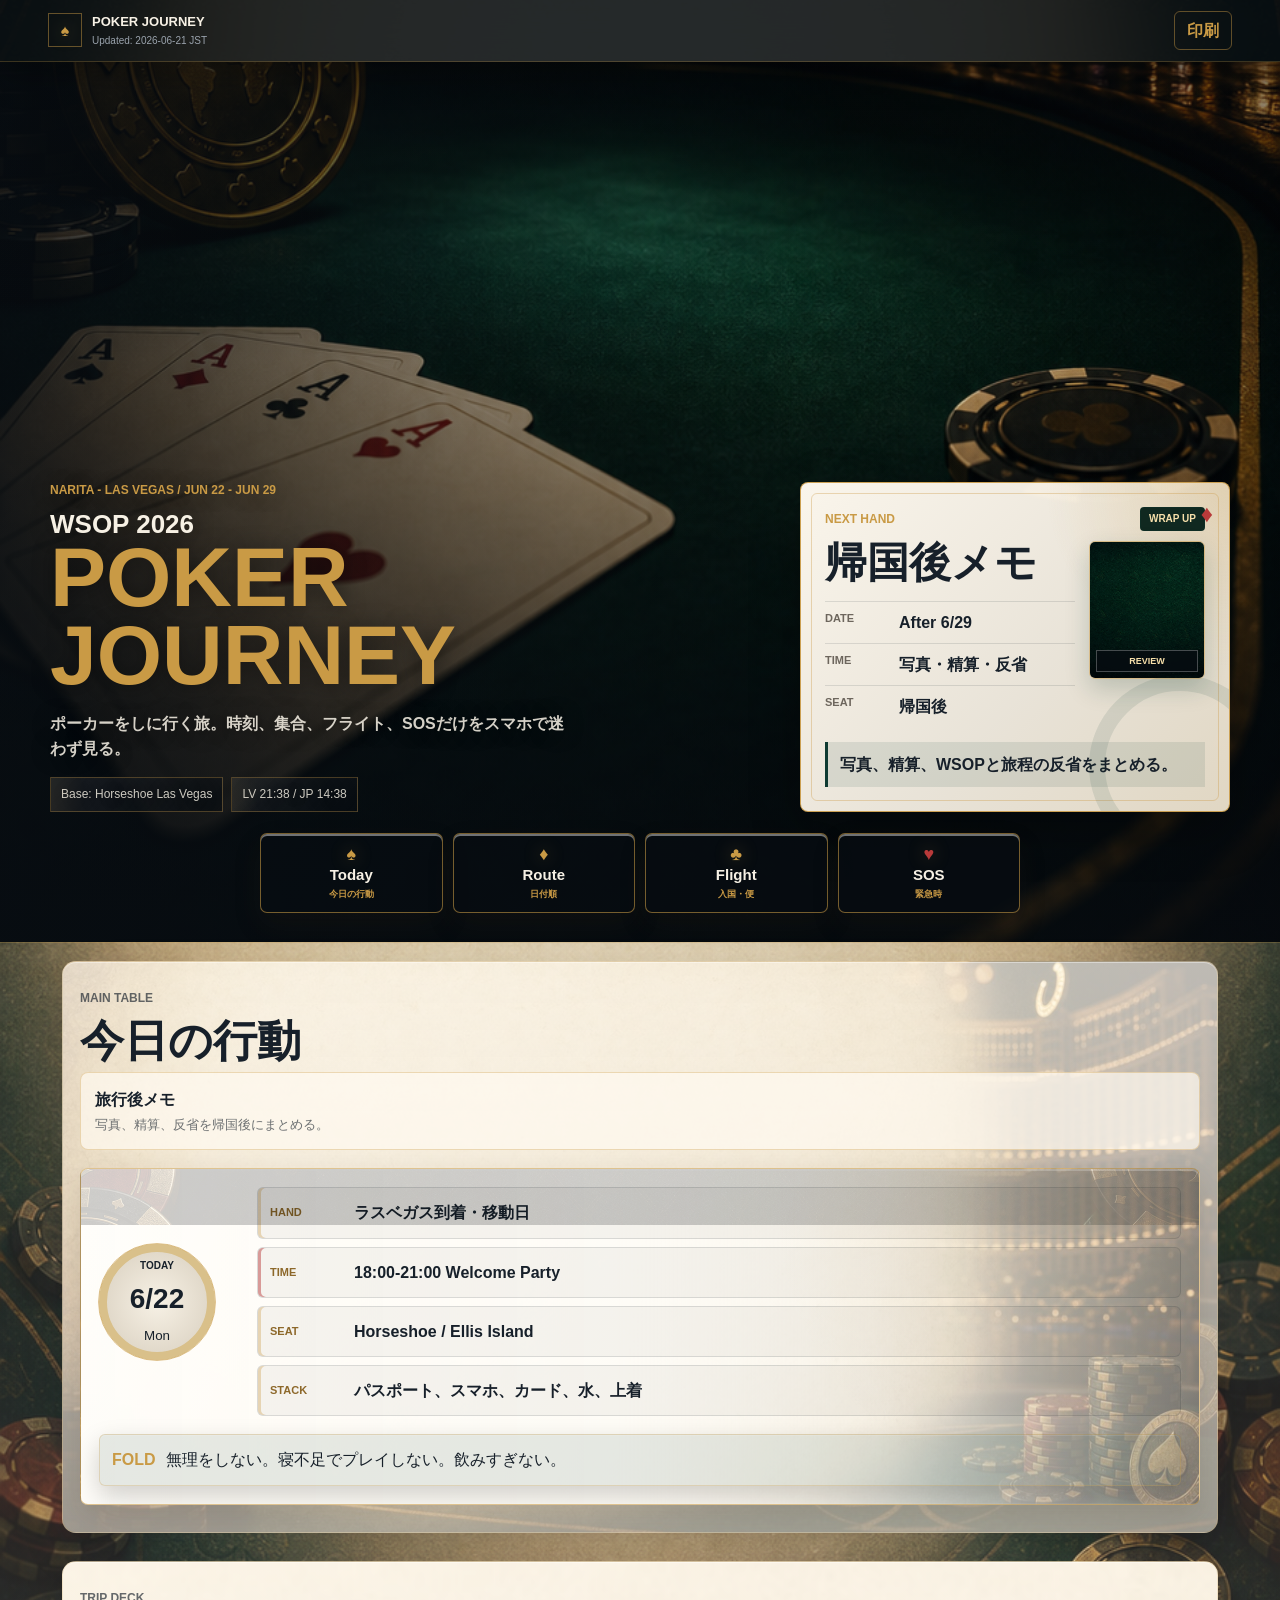
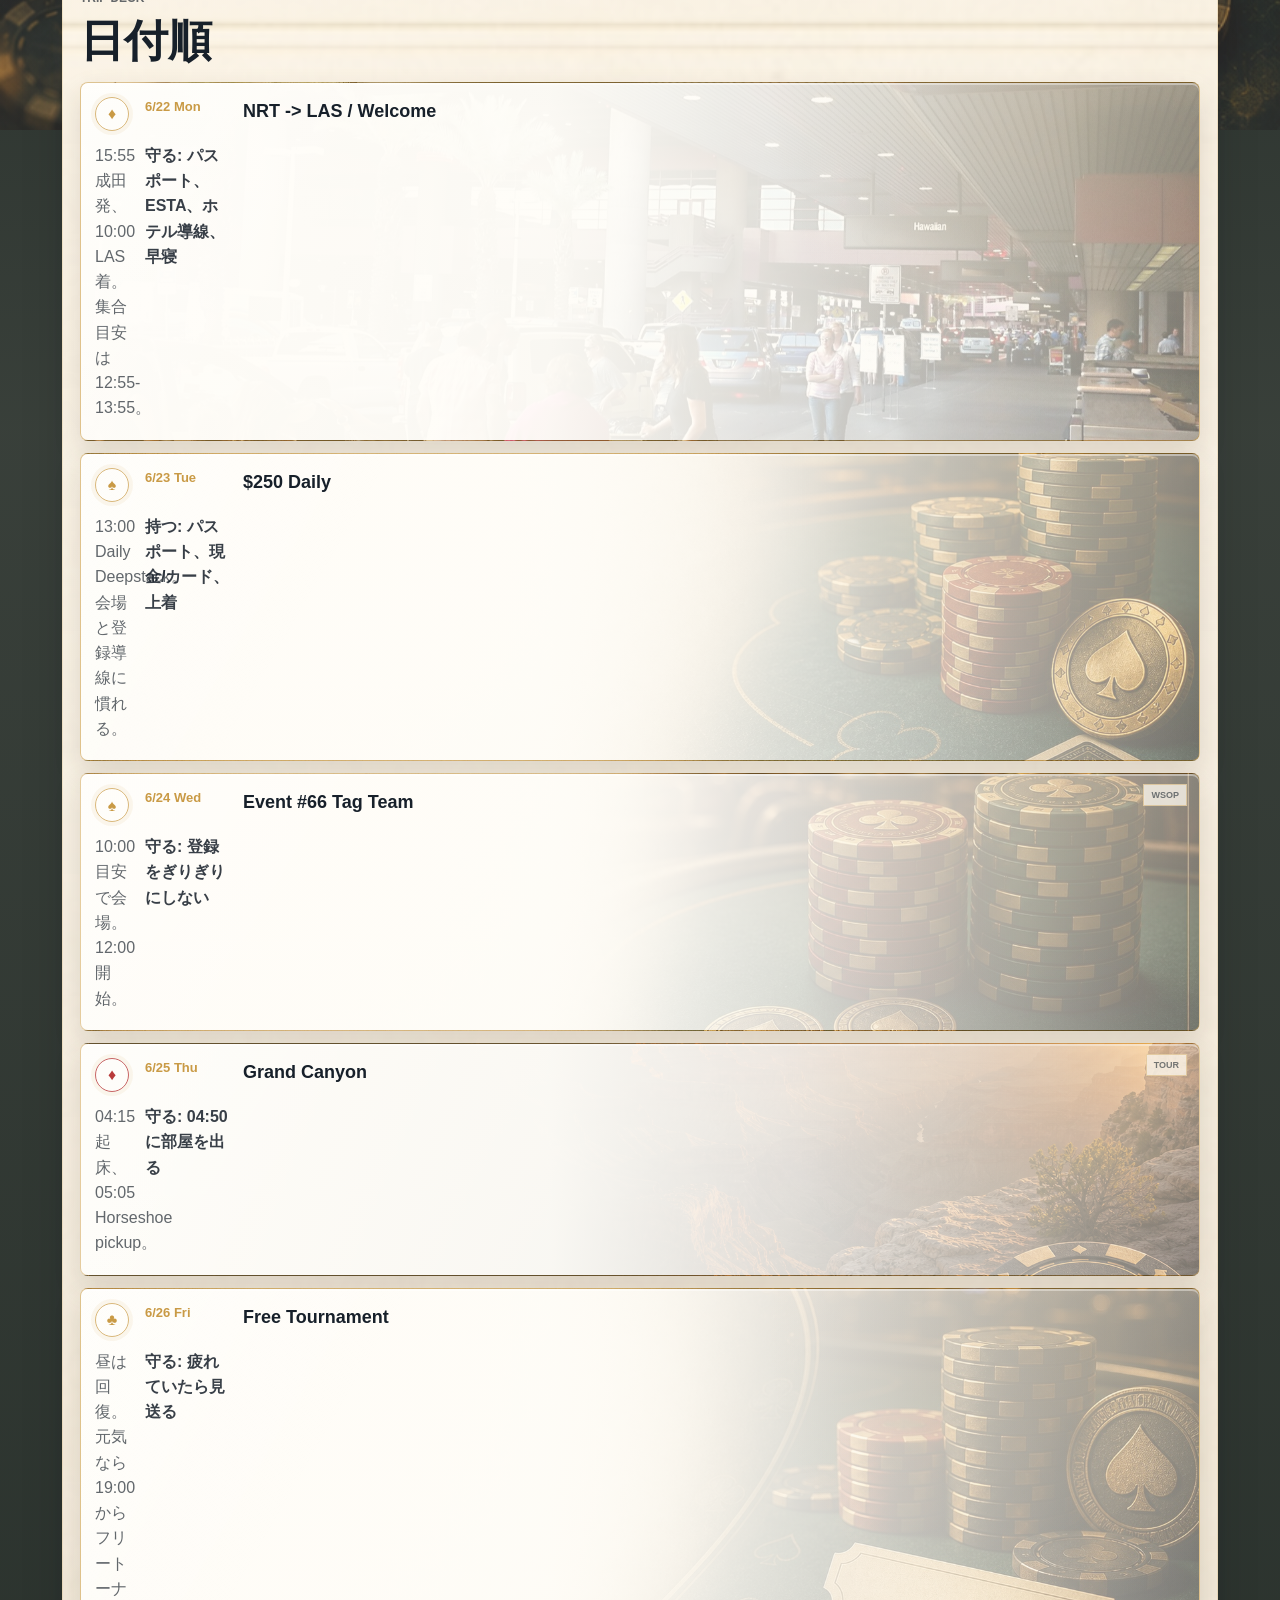
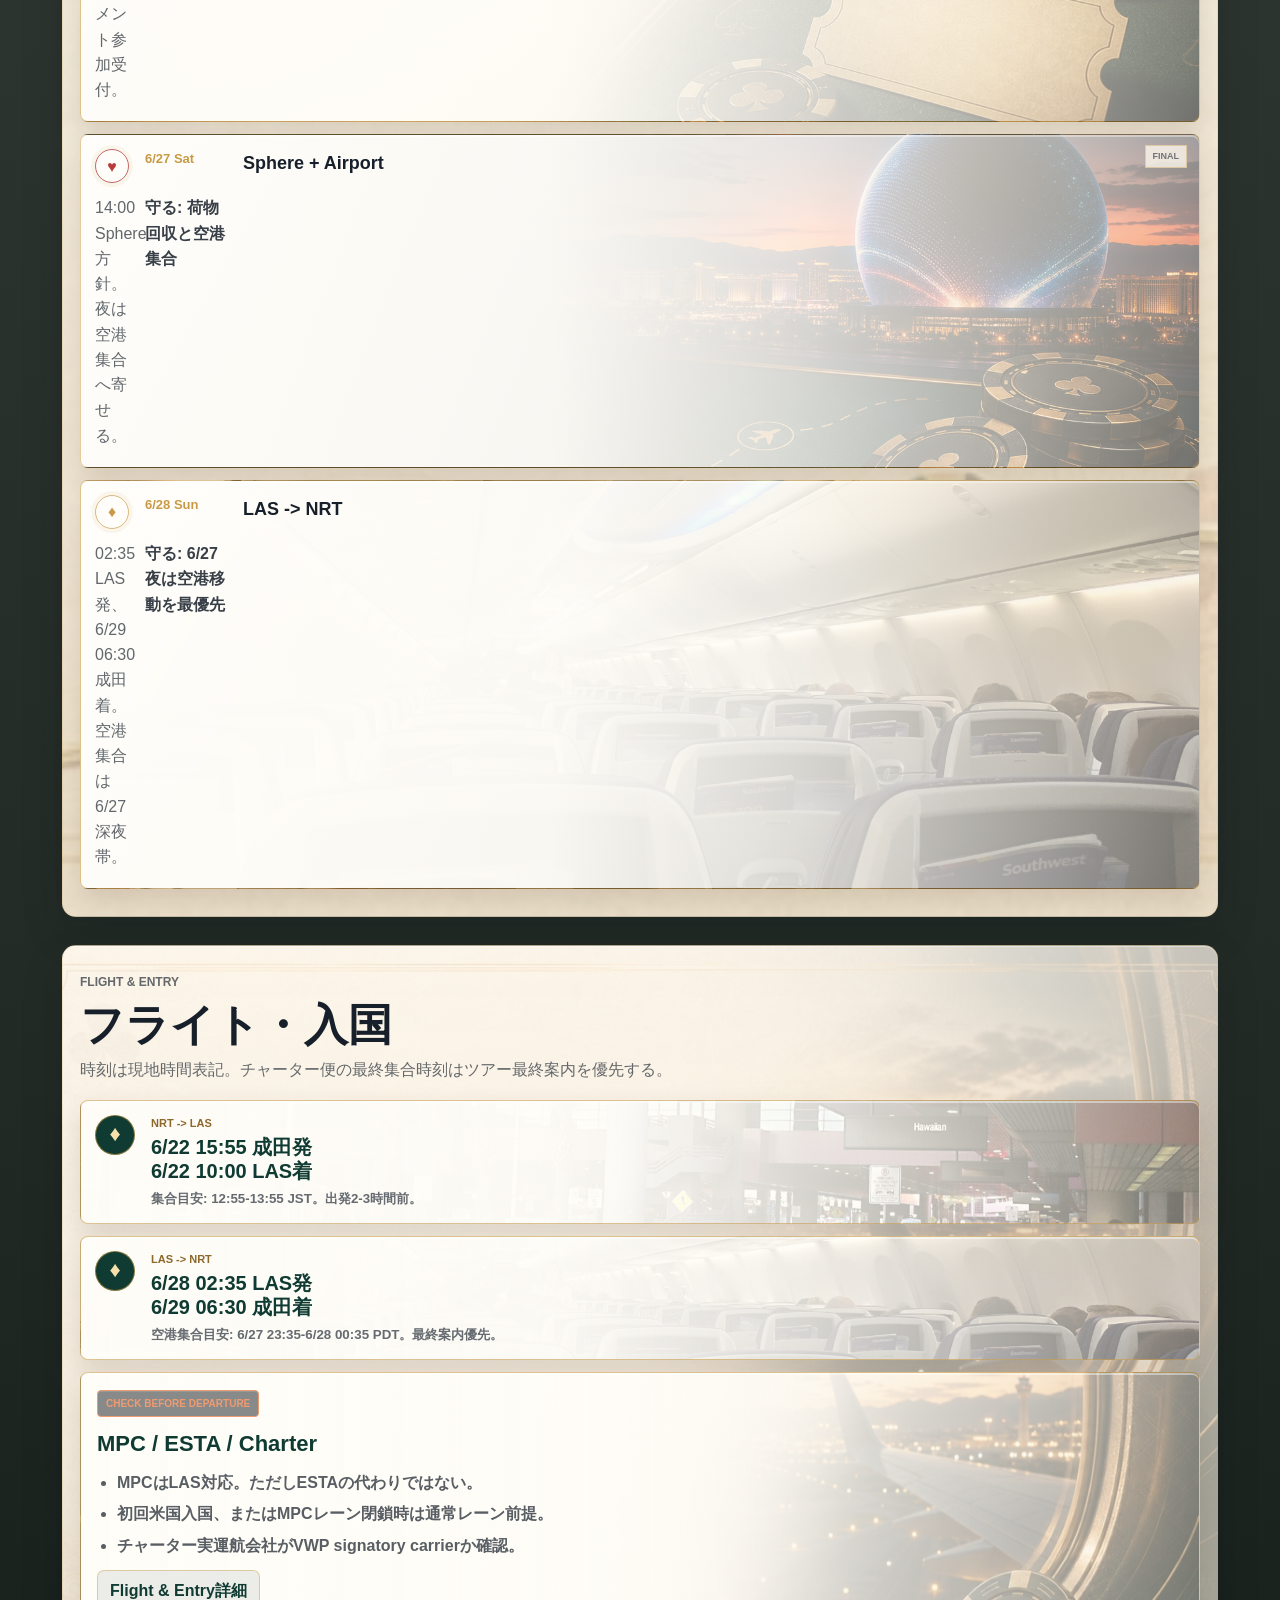
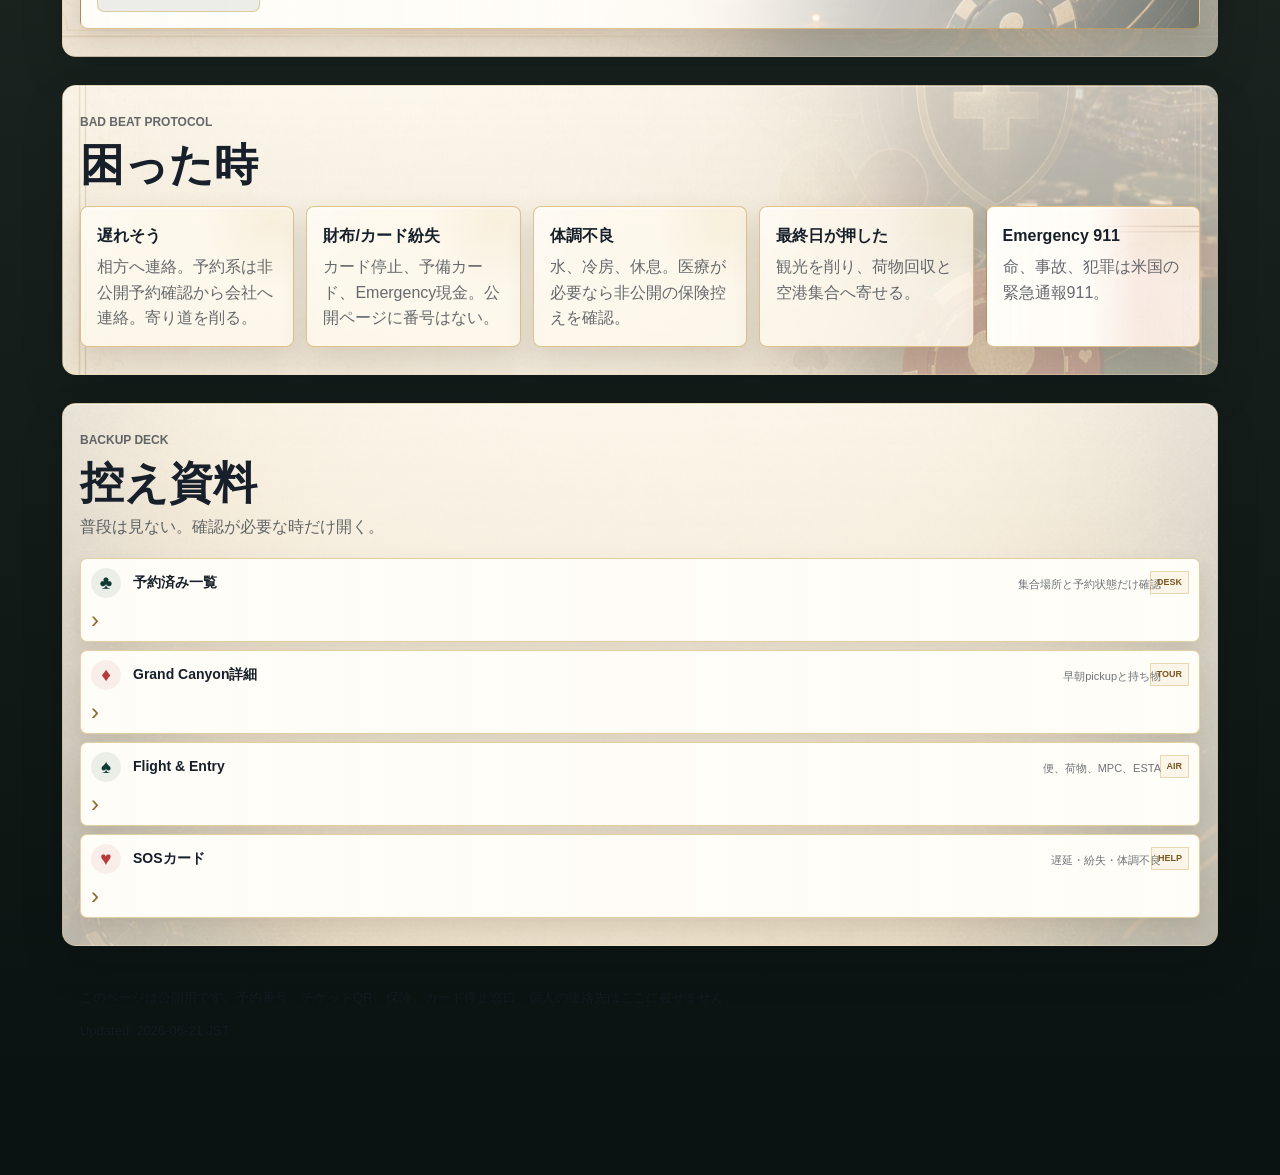
==== commit 05b74556: "Vary itinerary card artwork" ====
--- a/public/index.html
+++ b/public/index.html
@@ -11,7 +11,7 @@
     <link rel="shortcut icon" href="favicon.ico">
     <link rel="icon" type="image/png" sizes="192x192" href="assets/app-icon-192.png">
     <link rel="apple-touch-icon" href="assets/app-icon-192.png">
-    <link rel="stylesheet" href="styles.css?v=50">
+    <link rel="stylesheet" href="styles.css?v=54">
   </head>
   <body>
     <header class="site-header" aria-label="サイトヘッダー">
@@ -159,16 +159,14 @@
 
       <section class="section library-section" id="library" aria-labelledby="library-title">
         <div class="section-head compact">
-          <p class="eyebrow">REFERENCE DECK</p>
-          <h2 id="library-title">資料</h2>
-          <p>ホームに出しすぎない。必要な時だけ開く詳細資料。</p>
+          <p class="eyebrow">BACKUP DECK</p>
+          <h2 id="library-title">控え資料</h2>
+          <p>普段は見ない。確認が必要な時だけ開く。</p>
         </div>
         <div class="library-grid">
-          <a href="docs/reader.html?doc=today-command.md"><span aria-hidden="true">♠</span><b>今日の司令室</b><small>朝に見る集合・持ち物・判断</small><em>MAIN</em></a>
-          <a href="docs/reader.html?doc=pocket-itinerary.md"><span aria-hidden="true">♦</span><b>ポケット旅程表</b><small>日付順の時刻と移動</small><em>ROUTE</em></a>
-          <a href="docs/reader.html?doc=flight-baggage.md"><span aria-hidden="true">♣</span><b>Flight & Entry</b><small>便、荷物、MPC、ESTA</small><em>AIR</em></a>
           <a href="docs/reader.html?doc=confirmed-bookings.md"><span aria-hidden="true">♣</span><b>予約済み一覧</b><small>集合場所と予約状態だけ確認</small><em>DESK</em></a>
           <a href="docs/reader.html?doc=grand-canyon.md"><span aria-hidden="true">♦</span><b>Grand Canyon詳細</b><small>早朝pickupと持ち物</small><em>TOUR</em></a>
+          <a href="docs/reader.html?doc=flight-baggage.md"><span aria-hidden="true">♠</span><b>Flight & Entry</b><small>便、荷物、MPC、ESTA</small><em>AIR</em></a>
           <a href="docs/reader.html?doc=sos-quick-card.md"><span aria-hidden="true">♥</span><b>SOSカード</b><small>遅延・紛失・体調不良</small><em>HELP</em></a>
         </div>
       </section>
--- a/public/styles.css
+++ b/public/styles.css
@@ -1627,3 +1627,234 @@
     box-shadow: 0 -18px 42px rgba(0,0,0,.55);
   }
 }
+
+/* Backup deck readability pass */
+@media screen {
+  .library-section {
+    --section-art: url("assets/generated-poker-felt-texture.png");
+  }
+
+  .library-section::before {
+    background:
+      linear-gradient(180deg, rgba(255,250,240,.86), rgba(239,231,216,.78)),
+      url("assets/generated-page-bg-mobile.png") center 76% / cover no-repeat;
+  }
+
+  .library-grid a {
+    border-color: rgba(201,154,69,.46);
+    background-image:
+      linear-gradient(90deg, rgba(255,253,248,.98), rgba(255,253,248,.94));
+    box-shadow: 0 9px 20px rgba(62,43,18,.12), 0 1px 0 rgba(255,255,255,.56) inset;
+  }
+
+  .library-grid a span {
+    background: rgba(15,59,50,.08);
+    color: var(--felt);
+  }
+
+  .library-grid a:last-child span {
+    background: rgba(184,58,58,.08);
+    color: var(--red);
+  }
+
+  .library-grid b {
+    color: var(--ink);
+  }
+
+  .library-grid small {
+    color: rgba(23,32,42,.62);
+  }
+
+  .library-grid em {
+    border-color: rgba(201,154,69,.34);
+    background: rgba(201,154,69,.08);
+    color: #7b581f;
+  }
+}
+
+@media screen and (max-width: 520px) {
+  .library-section {
+    overflow: visible;
+    padding-top: 18px;
+    padding-bottom: 108px;
+  }
+
+  .library-section:target::before {
+    position: absolute;
+    inset: 10px -8px;
+    display: block;
+    height: auto;
+    margin: 0;
+    border: 1px solid rgba(201,154,69,.28);
+    border-radius: 12px;
+    background:
+      linear-gradient(180deg, rgba(255,250,240,.9), rgba(239,231,216,.8)),
+      url("assets/generated-page-bg-mobile.png") center 76% / cover no-repeat;
+    box-shadow: inset 0 1px 0 rgba(255,255,255,.42), 0 14px 30px rgba(8,13,18,.12);
+  }
+
+  .library-section .section-head {
+    margin-bottom: 12px;
+    padding-inline: 10px;
+    text-align: left;
+  }
+
+  .library-section .section-head .eyebrow {
+    margin-bottom: 6px;
+    color: #8d682a;
+  }
+
+  .library-section .section-head h2 {
+    margin-bottom: 7px;
+    font-size: 27px;
+  }
+
+  .library-section .section-head p:not(.eyebrow) {
+    display: block;
+    margin: 0;
+    color: rgba(23,32,42,.68);
+    font-size: 12.5px;
+    font-weight: 750;
+    line-height: 1.45;
+  }
+
+  .library-grid {
+    gap: 8px;
+  }
+
+  .library-grid a {
+    grid-template-columns: 32px minmax(0, 1fr) auto 16px;
+    grid-template-rows: auto auto;
+    min-height: 58px;
+    padding: 9px 10px;
+    background-image:
+      linear-gradient(90deg, rgba(255,253,248,.99), rgba(255,253,248,.95));
+  }
+
+  .library-grid a::after {
+    grid-column: 4;
+    grid-row: 1 / span 2;
+    align-self: center;
+    justify-self: center;
+  }
+
+  .library-grid a span {
+    grid-column: 1;
+    grid-row: 1 / span 2;
+    align-self: center;
+    width: 30px;
+    height: 30px;
+    border: 1px solid rgba(201,154,69,.24);
+    border-radius: 50%;
+    background: rgba(15,59,50,.08);
+    color: var(--felt);
+    font-size: 18px;
+  }
+
+  .library-grid a:nth-child(2n) span,
+  .library-grid a:nth-child(4n) span,
+  .library-grid a:nth-child(6n) span,
+  .library-grid a:nth-child(7n) span {
+    background: rgba(15,59,50,.08);
+    color: var(--felt);
+  }
+
+  .library-grid a:last-child span {
+    background: rgba(184,58,58,.08);
+    color: var(--red);
+  }
+
+  .library-grid b {
+    grid-column: 2;
+    grid-row: 1;
+    font-size: 15px;
+    line-height: 1.14;
+  }
+
+  .library-grid small {
+    grid-column: 2 / span 2;
+    grid-row: 2;
+    display: block;
+    margin-top: 3px;
+    font-size: 10.5px;
+    line-height: 1.25;
+  }
+
+  .library-grid em {
+    grid-column: 3;
+    grid-row: 1;
+    align-self: start;
+    max-width: none;
+    padding: 2px 6px;
+    border: 1px solid rgba(201,154,69,.32);
+    border-radius: 4px;
+    background: rgba(201,154,69,.08);
+    font-size: 9px;
+  }
+}
+
+/* Itinerary card art pass */
+@media screen {
+  .timeline article[data-trip-date="2026-06-22"] {
+    --card-art: url("assets/las-vegas-airport-checkin.jpg");
+  }
+
+  .timeline article[data-trip-date="2026-06-23"] {
+    --card-art: url("assets/generated-card-bg-daily.jpg");
+  }
+
+  .timeline article[data-trip-date="2026-06-24"] {
+    --card-art: url("assets/generated-card-bg-tag-team.jpg");
+  }
+
+  .timeline article[data-trip-date="2026-06-25"] {
+    --card-art: url("assets/generated-grand-canyon-poker-card.png");
+  }
+
+  .timeline article[data-trip-date="2026-06-26"] {
+    --card-art: url("assets/generated-card-bg-freeroll.jpg");
+  }
+
+  .timeline article[data-trip-date="2026-06-27"] {
+    --card-art: url("assets/generated-sphere-poker-card.png");
+  }
+
+  .timeline article[data-trip-date="2026-06-28"] {
+    --card-art: url("assets/airplane-cabin.jpg");
+  }
+
+  .timeline article[data-trip-date] {
+    background-image:
+      linear-gradient(90deg, rgba(255,253,248,.98) 0%, rgba(255,253,248,.94) 42%, rgba(255,253,248,.68) 64%, rgba(255,253,248,.16) 100%),
+      linear-gradient(135deg, rgba(255,253,248,.86), rgba(246,239,225,.34)),
+      var(--card-art);
+    background-position: center, center, right center;
+    background-repeat: no-repeat;
+    background-size: cover, cover, cover;
+  }
+}
+
+@media screen and (max-width: 520px) {
+  .timeline article[data-trip-date] {
+    background-image:
+      linear-gradient(90deg, rgba(255,253,248,.98) 0%, rgba(255,253,248,.94) 46%, rgba(255,253,248,.58) 68%, rgba(255,253,248,.08) 100%),
+      linear-gradient(135deg, rgba(255,253,248,.78), rgba(246,239,225,.22)),
+      var(--card-art);
+    background-position: center, center, right center;
+  }
+}
+
+/* Flight card art pass */
+@media screen {
+  .flight-grid .flight-card:nth-child(1) {
+    --card-art: url("assets/las-vegas-airport-checkin.jpg");
+  }
+
+  .flight-grid .flight-card:nth-child(2) {
+    --card-art: url("assets/airplane-cabin.jpg");
+  }
+
+  .flight-grid .entry-card {
+    --card-art: url("assets/generated-card-bg-flight.jpg");
+  }
+}
